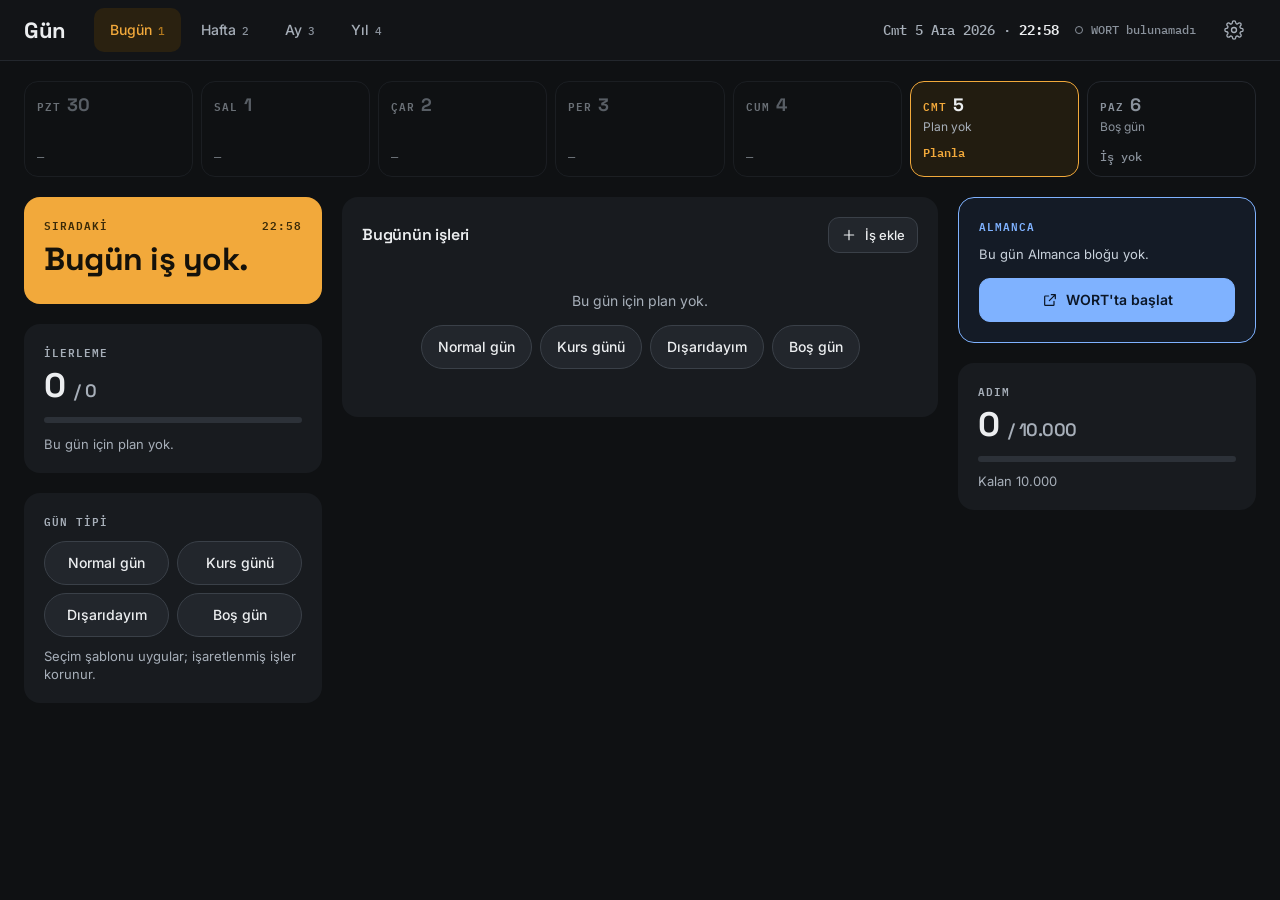
==== index.html @ b665af15 "Gün planlayıcıyı ekle, eski hisse analiz kodunu kaldır - index.html, style.css, app.js: Bugün / Haft" ====
<!DOCTYPE html>
<html lang="tr">
<head>
<meta charset="utf-8">
<meta name="viewport" content="width=device-width, initial-scale=1">
<title>Gün</title>
<meta name="theme-color" content="#121417">
<link rel="preconnect" href="https://fonts.googleapis.com">
<link rel="preconnect" href="https://fonts.gstatic.com" crossorigin>
<link rel="stylesheet" href="https://fonts.googleapis.com/css2?family=IBM+Plex+Mono:wght@500;600&family=Inter:wght@400;500;600&family=Space+Grotesk:wght@600;700&display=swap">
<link rel="stylesheet" href="style.css">
</head>
<body>
<header class="top">
  <div class="top-in">
    <div class="brand">Gün</div>
    <nav class="tabs" id="tabs">
      <button class="tab" data-act="tab" data-v="bugun">Bugün<span class="k">1</span></button>
      <button class="tab" data-act="tab" data-v="hafta">Hafta<span class="k">2</span></button>
      <button class="tab" data-act="tab" data-v="ay">Ay<span class="k">3</span></button>
      <button class="tab" data-act="tab" data-v="yil">Yıl<span class="k">4</span></button>
    </nav>
    <div class="top-r">
      <div class="clock" id="clock"></div>
      <div class="wort-st" id="wortSt"><i></i><span></span></div>
      <button class="icon-btn" data-act="tab" data-v="ayarlar" id="setBtn" aria-label="Ayarlar" title="Ayarlar">
        <svg width="20" height="20" viewBox="0 0 24 24" fill="none" stroke="currentColor" stroke-width="1.6" stroke-linecap="round" stroke-linejoin="round"><circle cx="12" cy="12" r="3"/><path d="M19.4 15a1.7 1.7 0 0 0 .3 1.8l.1.1a2 2 0 1 1-2.8 2.8l-.1-.1a1.7 1.7 0 0 0-1.8-.3 1.7 1.7 0 0 0-1 1.5V21a2 2 0 1 1-4 0v-.1a1.7 1.7 0 0 0-1.1-1.5 1.7 1.7 0 0 0-1.8.3l-.1.1a2 2 0 1 1-2.8-2.8l.1-.1a1.7 1.7 0 0 0 .3-1.8 1.7 1.7 0 0 0-1.5-1H3a2 2 0 1 1 0-4h.1a1.7 1.7 0 0 0 1.5-1.1 1.7 1.7 0 0 0-.3-1.8l-.1-.1a2 2 0 1 1 2.8-2.8l.1.1a1.7 1.7 0 0 0 1.8.3H9a1.7 1.7 0 0 0 1-1.5V3a2 2 0 1 1 4 0v.1a1.7 1.7 0 0 0 1 1.5 1.7 1.7 0 0 0 1.8-.3l.1-.1a2 2 0 1 1 2.8 2.8l-.1.1a1.7 1.7 0 0 0-.3 1.8V9a1.7 1.7 0 0 0 1.5 1H21a2 2 0 1 1 0 4h-.1a1.7 1.7 0 0 0-1.5 1z"/></svg>
      </button>
    </div>
  </div>
</header>
<main id="main"></main>
<script src="app.js"></script>
</body>
</html>
---- style.css ----
/* Gün — gün planlayıcı · tek tema (koyu) */
:root{
  --bg:#0F1113; --top:#121417;
  --card:#181B1F; --card2:#22262C;
  --line:#23272D; --line2:#2C3138; --btn-line:#3A4048;
  --ink:#ECEEF0; --ink2:#A7AFB9; --ink3:#8A929C; --ring:#5B636D;
  --amber:#F2A93B; --amber-ink:#14110A; --amber-ink2:#3A2A08; --amber-line:#B57A1E;
  --amber-bg:#221C10; --amber-sel:#2A2110;
  --blue:#7FB2FF; --blue-bg:#141B26; --blue-line:#25364F; --blue-ink2:#C9D2DC;
  --blue-btn-ink:#0B1626; --blue-blk:#16233A; --blue-blk-ink:#D6E6FF;
  --blk-plan:#1A1E24; --today-col:#15130F;
  --hatch:repeating-linear-gradient(135deg,#1B1F24 0 4px,#0F1113 4px 8px);
  --f-head:'Space Grotesk',system-ui,sans-serif;
  --f-text:'Inter',system-ui,sans-serif;
  --f-mono:'IBM Plex Mono',ui-monospace,monospace;
  --t:200ms;
  --hour:52px;
}
*{box-sizing:border-box}
html,body{margin:0;padding:0}
body{background:var(--bg);color:var(--ink);font-family:var(--f-text);font-size:14px;line-height:1.4;
  -webkit-font-smoothing:antialiased;overflow-x:hidden}
button,input,select{font:inherit;color:inherit}
button{cursor:pointer;background:none;border:0;padding:0}
button:disabled{cursor:default}
:focus-visible{outline:2px solid var(--amber);outline-offset:2px}
svg{display:block}
.mono{font-family:var(--f-mono);font-weight:500}
.lbl{font-family:var(--f-mono);font-weight:600;font-size:11px;letter-spacing:1px;text-transform:uppercase;color:var(--ink2)}
.amber{color:var(--amber)}
.muted{color:var(--ink2)}
.hidden{display:none!important}

/* ---------- üst çubuk ---------- */
.top{position:sticky;top:0;z-index:20;background:var(--top);border-bottom:1px solid var(--line)}
.top-in{max-width:1320px;margin:0 auto;padding:0 24px;height:60px;display:flex;align-items:center;gap:28px}
.brand{font-family:var(--f-head);font-weight:700;font-size:22px;letter-spacing:-.3px}
.tabs{display:flex;gap:4px}
.tab{height:44px;padding:0 16px;border-radius:10px;color:var(--ink2);font-weight:500;
  transition:background var(--t),color var(--t)}
.tab:hover{color:var(--ink);background:var(--card)}
.tab.on{color:var(--amber);background:var(--amber-sel)}
.tab .k{font-family:var(--f-mono);font-size:11px;color:var(--ink3);margin-left:6px}
.tab.on .k{color:var(--amber-line)}
.top-r{margin-left:auto;display:flex;align-items:center;gap:16px}
.clock{font-family:var(--f-mono);font-weight:500;color:var(--ink2);white-space:nowrap}
.clock b{color:var(--ink);font-weight:600}
.wort-st{display:flex;align-items:center;gap:8px;font-family:var(--f-mono);font-size:12px;font-weight:500;color:var(--ink3);white-space:nowrap}
.wort-st i{width:8px;height:8px;border-radius:50%;border:1.5px solid var(--ink3)}
.wort-st.on{color:var(--blue)}
.wort-st.on i{background:var(--blue);border-color:var(--blue)}
.icon-btn{width:44px;height:44px;border-radius:10px;display:grid;place-items:center;color:var(--ink2);transition:background var(--t),color var(--t)}
.icon-btn:hover,.icon-btn.on{background:var(--card);color:var(--ink)}
.icon-btn.on{color:var(--amber)}

/* ---------- genel ---------- */
main{max-width:1320px;margin:0 auto;padding:20px 24px 48px}
.view.enter{animation:fade 200ms ease-out}
@keyframes fade{from{opacity:0;transform:translateY(4px)}to{opacity:1;transform:none}}
.card{background:var(--card);border-radius:16px;padding:20px;min-width:0}
.stack{display:flex;flex-direction:column;gap:20px;min-width:0}
.card-h{display:flex;align-items:center;justify-content:space-between;gap:12px;margin-bottom:14px}
h1,h2,h3{font-family:var(--f-head);font-weight:700;margin:0;letter-spacing:-.2px}
h2{font-size:20px}
h3{font-size:16px;font-weight:600}
.btn{min-height:44px;padding:0 16px;border-radius:11px;background:var(--card2);border:1px solid var(--btn-line);
  display:inline-flex;align-items:center;gap:8px;font-weight:500;white-space:nowrap;
  transition:background var(--t),border-color var(--t),color var(--t)}
.btn:hover{border-color:var(--ink3)}
.btn.sel{background:var(--amber-sel);border-color:var(--amber);color:var(--amber)}
.btn.amber-b{background:var(--amber);border-color:var(--amber);color:var(--amber-ink);font-weight:600}
.btn.blue-b{background:var(--blue);border-color:var(--blue);color:var(--blue-btn-ink);font-weight:600}
.btn.ghost{background:none;border-color:transparent;color:var(--ink2)}
.btn.ghost:hover{color:var(--ink);background:var(--card2)}
.btn.sm{min-height:36px;padding:0 12px;font-size:13px}
.pill{min-height:44px;padding:0 16px;border-radius:22px;border:1px solid var(--btn-line);background:var(--card2);
  color:var(--ink);font-weight:500;transition:background var(--t),border-color var(--t),color var(--t)}
.pill:hover{border-color:var(--ink3)}
.pill.sel{background:var(--amber-sel);border-color:var(--amber);color:var(--amber)}
.pills{display:flex;flex-wrap:wrap;gap:8px}
.bar{height:6px;border-radius:3px;background:var(--line2);overflow:hidden}
.bar>i{display:block;height:100%;width:100%;background:var(--amber);border-radius:3px;
  transform-origin:left center;transform:scaleX(0);transition:transform 220ms ease-out}
.page-h{display:flex;align-items:center;gap:12px;margin-bottom:20px;flex-wrap:wrap}
.page-h h2{font-size:22px;margin-right:8px}
.page-h .mono{color:var(--ink2)}
.nav{display:flex;gap:6px}
.inp{height:44px;border-radius:10px;border:1px solid var(--btn-line);background:var(--card2);padding:0 12px;min-width:0;
  transition:border-color var(--t)}
.inp:focus{outline:none;border-color:var(--amber)}
.inp.t{width:74px;font-family:var(--f-mono);font-weight:500;text-align:center}
.inp.bad{border-color:#E5484D}
select.inp{padding-right:8px}
.note{font-size:13px;color:var(--ink2)}

/* ---------- gün durumları (her ekranda aynı) ---------- */
.st-today{background:var(--amber-bg);border:1px solid var(--amber)}
.st-plan{background:var(--card);border:1px solid var(--line2)}
.st-none{background:var(--hatch);border:1px dashed var(--ink3)}
.st-empty{background:none;border:1px solid var(--line);color:var(--ink3)}
.st-before{background:none;border:1px solid var(--line);color:var(--ink3);opacity:.6}

/* ---------- Bugün ---------- */
.strip{display:grid;grid-template-columns:repeat(7,minmax(0,1fr));gap:8px;margin-bottom:20px}
.sbox{min-height:84px;border-radius:14px;padding:10px 12px;display:flex;flex-direction:column;gap:2px;cursor:pointer;text-align:left;
  transition:border-color var(--t),background var(--t);min-width:0}
.sbox:hover{border-color:var(--ink3)}
.sbox.st-today:hover{border-color:var(--amber)}
.sbox.sel:not(.st-today){outline:1px solid var(--ink2);outline-offset:2px}
.sb-top{display:flex;align-items:baseline;gap:6px}
.sb-d{font-family:var(--f-mono);font-weight:600;font-size:11px;letter-spacing:1px;text-transform:uppercase;color:var(--ink2)}
.st-today .sb-d{color:var(--amber)}
.sb-n{font-family:var(--f-head);font-weight:700;font-size:18px}
.sb-tip{font-size:12px;color:var(--ink2);white-space:nowrap;overflow:hidden;text-overflow:ellipsis}
.sb-st{margin-top:auto;font-family:var(--f-mono);font-size:12px;font-weight:500;color:var(--ink2);white-space:nowrap;overflow:hidden;text-overflow:ellipsis}
.st-today .sb-st{color:var(--amber)}
.st-empty .sb-tip,.st-empty .sb-st,.st-empty .sb-d,.st-empty .sb-n{color:var(--ink3)}
.planla{color:var(--amber);font-family:var(--f-mono);font-weight:600;font-size:12px;min-height:28px;text-align:left}
.planla:hover{text-decoration:underline}

.cols{display:grid;grid-template-columns:minmax(0,1fr) minmax(0,2fr) minmax(0,1fr);gap:20px;align-items:start}

.now{background:var(--amber);color:var(--amber-ink);border-radius:16px;padding:20px}
.now .lbl{color:var(--amber-ink2);display:flex;justify-content:space-between}
.now-t{font-family:var(--f-head);font-weight:700;font-size:32px;line-height:1.1;margin:10px 0 6px;letter-spacing:-.5px;overflow-wrap:anywhere}
.now-r{font-size:14px;color:var(--amber-ink2);font-weight:500}
.now-r b{color:var(--amber-ink);font-weight:600}
.now hr{border:0;border-top:1px solid var(--amber-line);margin:14px 0 12px}
.now-n{display:flex;gap:10px;align-items:baseline;font-size:14px}
.now-n .mono{color:var(--amber-ink2);font-size:12px;font-weight:600;letter-spacing:1px}
.now-n .x{color:var(--amber-ink);font-weight:600;overflow:hidden;text-overflow:ellipsis;white-space:nowrap}
.now.off{background:var(--card);color:var(--ink)}
.now.off .lbl{color:var(--ink2)}
.now.off .now-r{color:var(--ink2)}
.now.off .now-t{font-size:24px}

.big{font-family:var(--f-head);font-weight:700;font-size:34px;line-height:1;letter-spacing:-.5px}
.big small{font-size:18px;color:var(--ink2);font-weight:600}
.prog .bar{margin:14px 0 12px}
.tipsel{display:grid;grid-template-columns:1fr 1fr;gap:8px;margin-top:12px}
.tipsel .pill{padding:0 10px}

.list-h{display:flex;align-items:center;justify-content:space-between;margin-bottom:10px;gap:12px}
.list{display:flex;flex-direction:column}
.row{display:grid;grid-template-columns:52px minmax(0,1fr) auto 44px;align-items:center;gap:12px;min-height:64px;padding:0 8px 0 12px;
  border-radius:12px;border:1px solid transparent;cursor:pointer;position:relative;
  transition:background var(--t),border-color var(--t),opacity var(--t)}
.row + .row{margin-top:2px}
.row:hover{background:var(--card2)}
.row .r-time{font-family:var(--f-mono);font-weight:500;font-size:14px;color:var(--ink2)}
.row .r-title{font-size:16px;font-weight:500;overflow:hidden;text-overflow:ellipsis;white-space:nowrap}
.row .r-sub{font-size:13px;color:var(--ink2);overflow:hidden;text-overflow:ellipsis;white-space:nowrap;margin-top:1px}
.row .r-sub .chg{color:var(--amber)}
.row .r-sub .de{color:var(--blue)}
.row.active{background:var(--amber-bg);border-color:var(--amber)}
.row.active .r-time{color:var(--amber)}
.row.done .r-title,.row.done .r-time,.row.done .r-sub{color:var(--ink3)}
.row.done .r-title{text-decoration:line-through;text-decoration-color:var(--ring)}
.row.skip .r-title{color:var(--ink3)}
.row.gone{opacity:.75}
.row.gone .r-title{color:var(--ink3)}
.r-change{opacity:0;pointer-events:none;height:36px;padding:0 12px;border-radius:10px;border:1px solid var(--btn-line);background:var(--card);
  font-size:13px;font-weight:500;color:var(--ink);transition:opacity 150ms}
.row:hover .r-change,.row:focus-within .r-change{opacity:1;pointer-events:auto}
.chk{width:44px;height:44px;display:grid;place-items:center;border-radius:50%}
.chk i{width:26px;height:26px;border-radius:50%;border:2px solid var(--ring);display:grid;place-items:center;
  transition:background var(--t),border-color var(--t),transform var(--t)}
.chk:hover i{border-color:var(--ink2)}
.chk svg{opacity:0;transition:opacity var(--t)}
.done .chk i{background:var(--amber);border-color:var(--amber)}
.done .chk svg{opacity:1}
.skip .chk i{border-style:dashed}
.row.just .chk i{animation:pop 220ms ease-out}
@keyframes pop{0%{transform:scale(.8)}60%{transform:scale(1.08)}100%{transform:scale(1)}}
.row.flash{animation:flash 600ms ease-out}
@keyframes flash{0%{background:var(--amber-sel)}100%{}}
.row.edit{cursor:default;background:var(--card2);border-color:var(--btn-line);grid-template-columns:auto;padding:12px}
.edit-f{display:flex;flex-wrap:wrap;gap:8px;align-items:center}
.edit-f .inp.title{flex:1 1 180px}
.empty{padding:28px 12px;text-align:center;color:var(--ink2)}
.empty .pills{justify-content:center;margin-top:14px}

.de-card{background:var(--blue-bg);border:1px solid var(--blue);border-radius:16px;padding:20px}
.de-card .lbl{color:var(--blue)}
.de-h{display:flex;flex-wrap:wrap;justify-content:space-between;align-items:center;gap:8px;margin-bottom:12px}
.de-h .lbl{white-space:nowrap}
.tag{font-family:var(--f-mono);font-size:11px;font-weight:600;letter-spacing:1px;color:var(--blue);border:1px solid var(--blue-line);border-radius:22px;padding:3px 9px;white-space:nowrap}
.de-row{display:flex;justify-content:space-between;gap:12px;padding:10px 0;border-top:1px solid var(--blue-line)}
.de-row .n{font-weight:500}
.de-row .s{font-size:13px;color:var(--blue-ink2);margin-top:2px;overflow-wrap:anywhere}
.de-row .m{font-family:var(--f-mono);font-weight:500;color:var(--blue-ink2);white-space:nowrap}
.de-card .btn{margin-top:14px;width:100%;justify-content:center}
.de-card .inp{width:100%;margin-top:8px;border-color:var(--blue-line);background:var(--blue-bg)}
.de-card .inp:focus{border-color:var(--blue)}
.de-card .note{color:var(--blue-ink2)}
.steps .num{cursor:text;border-radius:8px;transition:background var(--t)}
.steps .num:hover{background:var(--card2)}
.steps .inp{width:140px;font-family:var(--f-head);font-weight:700;font-size:26px;height:48px}
.steps .bar{margin-top:14px}

/* ---------- Hafta ---------- */
.wk{background:var(--card);border-radius:16px;padding:12px 12px 16px;min-width:0}
.wk-head,.wk-body{display:grid;grid-template-columns:56px repeat(7,minmax(0,1fr));gap:0}
.wk-head{margin-bottom:6px}
.wk-hd{padding:8px 8px 10px;border-left:1px solid var(--line);cursor:pointer;border-radius:8px 8px 0 0;min-width:0}
.wk-hd:hover{background:var(--card2)}
.wk-hd .d{font-family:var(--f-mono);font-weight:600;font-size:12px;letter-spacing:1px;color:var(--ink2);text-transform:uppercase}
.wk-hd .t{font-size:12px;color:var(--ink3);white-space:nowrap;overflow:hidden;text-overflow:ellipsis}
.wk-hd.today .d{color:var(--amber)}
.wk-hd.today{background:var(--today-col)}
.ruler{position:relative}
.ruler span{position:absolute;right:8px;transform:translateY(-50%);font-family:var(--f-mono);font-size:11px;color:var(--ink3)}
.wk-col{position:relative;border-left:1px solid var(--line);
  background-image:repeating-linear-gradient(to bottom,var(--line) 0 1px,transparent 1px var(--hour));min-width:0}
.wk-col.today{background-color:var(--today-col)}
.wk-col.none{background:var(--hatch);border:1px dashed var(--ink3);border-radius:10px;margin:0 2px}
.wk-col.empty{background-image:none}
.wk-col .center{position:absolute;inset:0;display:flex;flex-direction:column;align-items:center;justify-content:center;gap:8px;text-align:center;padding:8px;pointer-events:none}
.wk-col .center *{pointer-events:auto}
.wk-col .center .x{color:var(--ink2);font-weight:500}
.wk-col.empty .center .x{color:var(--ink3)}
.blk{position:absolute;left:4px;right:4px;border-radius:8px;padding:4px 7px;overflow:hidden;cursor:grab;
  background:var(--blk-plan);border:1px solid var(--btn-line);font-size:12px;line-height:1.25;touch-action:none;user-select:none;
  transition:background var(--t),border-color var(--t),opacity var(--t)}
.blk:hover{border-color:var(--ink3)}
.blk .bt{font-weight:600;white-space:nowrap;overflow:hidden;text-overflow:ellipsis}
.blk .bm{font-family:var(--f-mono);font-size:11px;color:var(--ink2);white-space:nowrap}
.blk.done{background:var(--line);border-color:var(--line);color:var(--ink2)}
.blk.done .bm{color:var(--ink3)}
.blk.de{background:var(--blue-blk);border-color:var(--blue);color:var(--blue-blk-ink)}
.blk.de .bm{color:var(--blue-ink2)}
.blk.chg{background:var(--blue-blk);border:1px dashed var(--amber);color:var(--blue-blk-ink)}
.blk.chg .bm{color:var(--blue-ink2)}
.blk.out{background:var(--hatch);border:1px dashed var(--ink3);color:var(--ink)}
.blk.skip{opacity:.55}
.blk.skip .bt{text-decoration:line-through}
.blk.now{background:var(--amber);border-color:var(--amber);color:var(--amber-ink)}
.blk.now .bm{color:var(--amber-ink2)}
.blk.pt{padding-top:1px;padding-bottom:1px}
.blk.dragging{cursor:grabbing;z-index:5;opacity:.92;transition:none;will-change:transform}
.blk .rs{position:absolute;left:0;right:0;bottom:0;height:8px;cursor:ns-resize}
.rs-ghost{position:absolute;left:4px;right:4px;height:var(--hour);border-radius:8px;background:rgba(242,169,59,.22);
  transform-origin:top center;pointer-events:none;z-index:4;will-change:transform}
.drag-tip{position:fixed;z-index:40;pointer-events:none;background:var(--card2);border:1px solid var(--btn-line);border-radius:8px;
  padding:3px 8px;font-family:var(--f-mono);font-size:12px;font-weight:500;color:var(--ink);will-change:transform;left:0;top:0}
.nowline{position:absolute;left:-1px;right:0;height:2px;background:#fff;z-index:6;pointer-events:none}
.nowline::before{content:"";position:absolute;left:-4px;top:-3px;width:8px;height:8px;border-radius:50%;background:#fff}
.legend{display:flex;flex-wrap:wrap;gap:18px;margin-top:14px;font-size:13px;color:var(--ink2)}
.legend span{display:flex;align-items:center;gap:8px}
.legend i{width:22px;height:14px;border-radius:4px;display:inline-block}
.lg-done{background:var(--line)}
.lg-now{background:var(--amber)}
.lg-plan{background:var(--blk-plan);border:1px solid var(--btn-line)}
.lg-de{background:var(--blue-blk);border:1px solid var(--blue)}
.lg-chg{background:var(--blue-blk);border:1px dashed var(--amber)}
.lg-out{background:var(--hatch);border:1px dashed var(--ink3)}
.lg-none{background:var(--hatch);border:1px dashed var(--ink3)}
.lg-empty{border:1px solid var(--line)}
.hint{font-size:12px;color:var(--ink3);margin-left:auto}

/* ---------- Ay ---------- */
.month-w{display:grid;grid-template-columns:minmax(0,1fr) 300px;gap:20px;align-items:start}
.mgrid{display:grid;grid-template-columns:repeat(7,minmax(0,1fr));gap:8px}
.mgrid .wd{font-family:var(--f-mono);font-size:11px;font-weight:600;letter-spacing:1px;color:var(--ink2);padding:0 4px 2px}
.mcell{min-height:96px;border-radius:14px;padding:9px 10px;display:flex;flex-direction:column;gap:2px;cursor:pointer;text-align:left;min-width:0;
  transition:border-color var(--t)}
.mcell:hover{border-color:var(--ink3)}
.mcell.st-today:hover{border-color:var(--amber)}
.mcell.out{opacity:.35}
.mcell .n{font-family:var(--f-head);font-weight:700;font-size:16px;display:flex;justify-content:space-between;align-items:center}
.mcell .ch{width:8px;height:8px;border:1px dashed var(--amber);border-radius:2px}
.mcell .tp{font-size:12px;color:var(--ink2);white-space:nowrap;overflow:hidden;text-overflow:ellipsis}
.mcell .s{margin-top:auto;font-family:var(--f-mono);font-size:12px;font-weight:500;color:var(--ink2);white-space:nowrap;overflow:hidden;text-overflow:ellipsis}
.mcell .bar{height:4px;margin-top:5px}
.st-today .n,.st-today .s{color:var(--amber)}
.st-empty .n,.st-empty .tp,.st-empty .s{color:var(--ink3)}
.sum-row{display:flex;justify-content:space-between;align-items:center;padding:10px 0;border-top:1px solid var(--line2)}
.sum-row .k{display:flex;align-items:center;gap:10px}
.sum-row .k i{width:16px;height:16px;border-radius:4px}
.sum-row .v{font-family:var(--f-head);font-weight:700;font-size:18px}
.unpl{margin-top:16px}
.unpl-row{display:flex;justify-content:space-between;align-items:center;padding:6px 0;border-top:1px solid var(--line2);gap:8px}
.unpl-row .mono{font-size:13px}

/* ---------- Yıl ---------- */
.ygrid-w{background:var(--card);border-radius:16px;padding:20px;min-width:0}
.ygrid{display:grid;gap:3px;justify-content:start;grid-template-rows:auto repeat(7,auto);grid-auto-flow:column}
.ygrid .ml{font-family:var(--f-mono);font-size:11px;color:var(--ink2);white-space:nowrap;height:16px;overflow:visible}
.ygrid .rl{font-family:var(--f-mono);font-size:11px;color:var(--ink3);display:flex;align-items:center;padding-right:6px}
.sq{aspect-ratio:1;border-radius:3px;border:1px solid transparent;cursor:pointer;min-width:0;padding:0}
.sq:hover{outline:1px solid var(--ink);outline-offset:1px}
.sq.y-all{background:#F2A93B}
.sq.y-most{background:#A8721C}
.sq.y-part{background:#5E4215}
.sq.y-skip{background:#2C3138}
.sq.y-fut{border-color:#8A929C}
.sq.y-none{background:var(--hatch);border:1px dashed var(--ink3)}
.sq.y-empty{border-color:var(--line)}
.sq.y-exam{background:#7FB2FF}
.sq.y-today{border:2px solid #fff}
.sq.y-blank{visibility:hidden;cursor:default}
.ytip{position:fixed;z-index:40;pointer-events:none;background:var(--card2);border:1px solid var(--btn-line);border-radius:8px;
  padding:6px 10px;font-size:12px;white-space:nowrap;left:0;top:0}
.ytip b{font-family:var(--f-mono);font-weight:600}
.ycards{display:grid;grid-template-columns:repeat(3,minmax(0,1fr));gap:20px;margin-top:20px}
.ycards .bar{margin-top:14px}
.ylegend{display:flex;flex-wrap:wrap;gap:16px;margin-top:16px;font-size:12px;color:var(--ink2)}
.ylegend span{display:flex;align-items:center;gap:6px}
.ylegend .sq{width:13px;cursor:default}
.ylegend .sq:hover{outline:none}

/* ---------- Plan değişti penceresi ---------- */
.pop{position:fixed;z-index:50;width:320px;background:var(--card);border:1px solid var(--btn-line);border-radius:16px;padding:16px;
  box-shadow:0 18px 44px rgba(0,0,0,.55);animation:popin 160ms ease-out;left:0;top:0}
@keyframes popin{from{opacity:0;transform:translateY(4px) scale(.98)}to{opacity:1;transform:none}}
.pop-h{margin-bottom:12px}
.pop-h .t{font-family:var(--f-head);font-weight:600;font-size:17px;overflow-wrap:anywhere}
.pop-h .mono{color:var(--ink2);font-size:13px}
.pop .lbl{margin:4px 0 8px}
.pop .pills{gap:6px}
.pop .pill{min-height:36px;padding:0 12px;font-size:13px}
.opts{display:flex;flex-direction:column;gap:6px;margin-top:14px}
.opt{min-height:48px;border-radius:11px;background:var(--card2);border:1px solid var(--line2);padding:0 14px;
  display:flex;align-items:center;justify-content:space-between;gap:10px;text-align:left;transition:border-color var(--t),background var(--t)}
.opt:hover:not(:disabled){border-color:var(--amber);background:var(--amber-sel)}
.opt:disabled{opacity:.5}
.opt .o-n{font-weight:500}
.opt .o-v{font-family:var(--f-mono);font-weight:500;font-size:13px;color:var(--amber)}
.opt:disabled .o-v{color:var(--ink3)}
.warn{font-size:13px;color:var(--amber);padding:2px 4px}
.pop .foot{display:flex;justify-content:space-between;margin-top:12px;gap:8px}
.pop .form{display:flex;flex-direction:column;gap:8px}
.pop .form .line{display:flex;gap:8px;align-items:center}
.pop .form .inp{width:100%}
.pop .form .inp.t{width:84px}

/* ---------- Ayarlar ---------- */
.set-w{display:grid;grid-template-columns:minmax(0,2fr) minmax(0,1fr);gap:20px;align-items:start}
.trow{display:grid;grid-template-columns:84px 84px minmax(0,1fr) 140px 84px 44px;gap:8px;align-items:center;margin-top:8px}
.trow .inp{width:100%}
.thead{font-family:var(--f-mono);font-size:11px;font-weight:600;letter-spacing:1px;color:var(--ink2);margin-top:14px}
.field{display:flex;flex-direction:column;gap:6px;margin-bottom:14px}
.field .inp{width:100%}
.btns{display:flex;flex-wrap:wrap;gap:8px}
.msg{margin-top:10px;font-size:13px;color:var(--ink2);min-height:18px}
.msg.err{color:#FF8A8F}

/* ---------- dar ekran ---------- */
@media (max-width:1100px){
  .cols{grid-template-columns:minmax(0,1fr) minmax(0,1fr)}
  .cols .c-mid{grid-column:1 / -1;order:-1}
  .month-w,.set-w{grid-template-columns:minmax(0,1fr)}
  .top-in{gap:16px}
}
@media (max-width:900px){
  .cols{grid-template-columns:minmax(0,1fr)}
  .top-in{height:auto;flex-wrap:wrap;padding:8px 16px;gap:8px 12px}
  .top-r{margin-left:0;width:100%;justify-content:space-between}
  main{padding:16px}
  .tab{padding:0 10px}
  .tab .k{display:none}
  .ycards{grid-template-columns:minmax(0,1fr)}
  .trow{grid-template-columns:70px 70px minmax(0,1fr)}
  .thead{display:none}
  .hint{display:none}
}
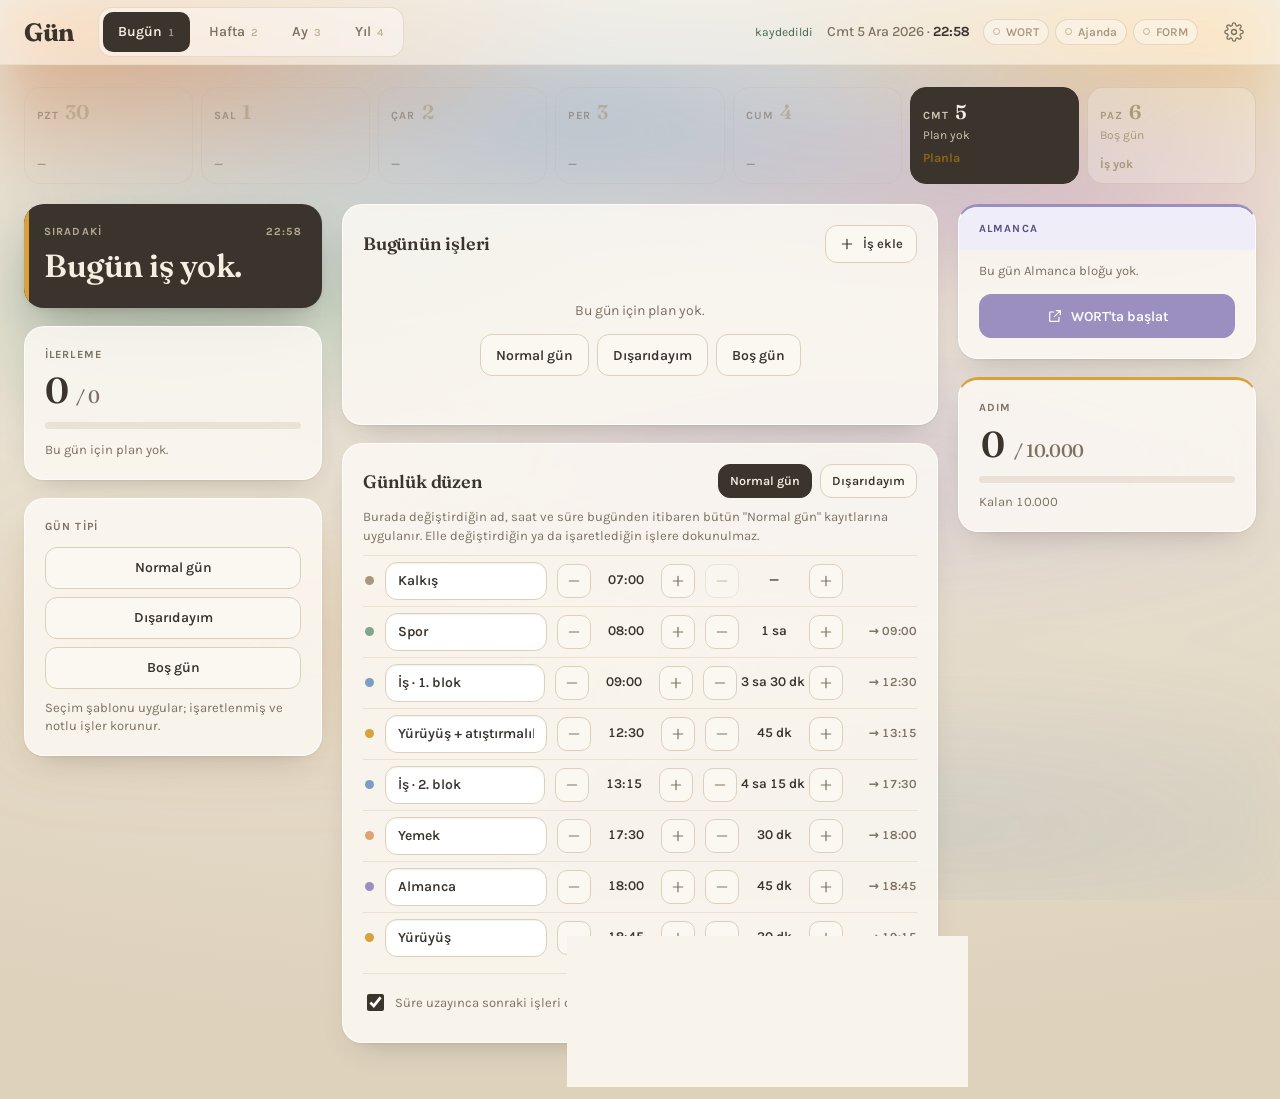
==== commit 75f3a98e: "Gün: işi değiştir penceresi, günlük düzen, Ajanda ve FORM bağlantısı, FORM tasarımı - Değiştir: ad, " ====
--- a/index.html
+++ b/index.html
@@ -4,13 +4,14 @@
 <meta charset="utf-8">
 <meta name="viewport" content="width=device-width, initial-scale=1">
 <title>Gün</title>
-<meta name="theme-color" content="#121417">
+<meta name="theme-color" content="#f0e8da">
 <link rel="preconnect" href="https://fonts.googleapis.com">
 <link rel="preconnect" href="https://fonts.gstatic.com" crossorigin>
-<link rel="stylesheet" href="https://fonts.googleapis.com/css2?family=IBM+Plex+Mono:wght@500;600&family=Inter:wght@400;500;600&family=Space+Grotesk:wght@600;700&display=swap">
-<link rel="stylesheet" href="style.css">
+<link rel="stylesheet" href="https://fonts.googleapis.com/css2?family=Fraunces:opsz,wght@9..144,500;9..144,600;9..144,700&family=Karla:wght@400;500;600;700&display=swap">
+<link rel="stylesheet" href="style.css?v=2">
 </head>
 <body>
+<div class="mesh" aria-hidden="true"></div>
 <header class="top">
   <div class="top-in">
     <div class="brand">Gün</div>
@@ -21,8 +22,9 @@
       <button class="tab" data-act="tab" data-v="yil">Yıl<span class="k">4</span></button>
     </nav>
     <div class="top-r">
+      <span class="saved" id="saved" aria-live="polite"></span>
       <div class="clock" id="clock"></div>
-      <div class="wort-st" id="wortSt"><i></i><span></span></div>
+      <div class="srcs" id="srcs"></div>
       <button class="icon-btn" data-act="tab" data-v="ayarlar" id="setBtn" aria-label="Ayarlar" title="Ayarlar">
         <svg width="20" height="20" viewBox="0 0 24 24" fill="none" stroke="currentColor" stroke-width="1.6" stroke-linecap="round" stroke-linejoin="round"><circle cx="12" cy="12" r="3"/><path d="M19.4 15a1.7 1.7 0 0 0 .3 1.8l.1.1a2 2 0 1 1-2.8 2.8l-.1-.1a1.7 1.7 0 0 0-1.8-.3 1.7 1.7 0 0 0-1 1.5V21a2 2 0 1 1-4 0v-.1a1.7 1.7 0 0 0-1.1-1.5 1.7 1.7 0 0 0-1.8.3l-.1.1a2 2 0 1 1-2.8-2.8l.1-.1a1.7 1.7 0 0 0 .3-1.8 1.7 1.7 0 0 0-1.5-1H3a2 2 0 1 1 0-4h.1a1.7 1.7 0 0 0 1.5-1.1 1.7 1.7 0 0 0-.3-1.8l-.1-.1a2 2 0 1 1 2.8-2.8l.1.1a1.7 1.7 0 0 0 1.8.3H9a1.7 1.7 0 0 0 1-1.5V3a2 2 0 1 1 4 0v.1a1.7 1.7 0 0 0 1 1.5 1.7 1.7 0 0 0 1.8-.3l.1-.1a2 2 0 1 1 2.8 2.8l-.1.1a1.7 1.7 0 0 0-.3 1.8V9a1.7 1.7 0 0 0 1.5 1H21a2 2 0 1 1 0 4h-.1a1.7 1.7 0 0 0-1.5 1z"/></svg>
       </button>
@@ -30,6 +32,6 @@
   </div>
 </header>
 <main id="main"></main>
-<script src="app.js"></script>
+<script src="app.js?v=2"></script>
 </body>
 </html>
--- a/style.css
+++ b/style.css
@@ -1,307 +1,409 @@
-/* Gün — gün planlayıcı · tek tema (koyu) */
+/* Gün — gün planlayıcı · aydınlık tema (FORM'un tasarım diliyle) */
 :root{
-  --bg:#0F1113; --top:#121417;
-  --card:#181B1F; --card2:#22262C;
-  --line:#23272D; --line2:#2C3138; --btn-line:#3A4048;
-  --ink:#ECEEF0; --ink2:#A7AFB9; --ink3:#8A929C; --ring:#5B636D;
-  --amber:#F2A93B; --amber-ink:#14110A; --amber-ink2:#3A2A08; --amber-line:#B57A1E;
-  --amber-bg:#221C10; --amber-sel:#2A2110;
-  --blue:#7FB2FF; --blue-bg:#141B26; --blue-line:#25364F; --blue-ink2:#C9D2DC;
-  --blue-btn-ink:#0B1626; --blue-blk:#16233A; --blue-blk-ink:#D6E6FF;
-  --blk-plan:#1A1E24; --today-col:#15130F;
-  --hatch:repeating-linear-gradient(135deg,#1B1F24 0 4px,#0F1113 4px 8px);
-  --f-head:'Space Grotesk',system-ui,sans-serif;
-  --f-text:'Inter',system-ui,sans-serif;
-  --f-mono:'IBM Plex Mono',ui-monospace,monospace;
+  /* yüzeyler: sayfa → cam kart → kart içi → girdi */
+  --pg:#e9e0d0;
+  --card:rgba(252,249,243,.86);
+  --card-solid:#fcf9f3;
+  --card2:#f6efe2;
+  --inset:#ffffff;
+  --line:#ece1cd; --line2:#e4d9c2; --btn-line:#ddd0b8;
+  --ink:#3a342c; --ink2:#7d7262; --ink3:#a8987c; --ink4:#c0b193;
+  --cream:#f6efe1;
+
+  /* alan renkleri (FORM): beslenme, ölçüm, antrenman, toparlanma, uyarı */
+  --nut:#e0a272; --nut-t:#faefe5; --nut-h:#9c5f27;
+  --bod:#7c9ec4; --bod-t:#e8eff6; --bod-h:#3d648c;
+  --trn:#7fa88b; --trn-t:#eaf1ec; --trn-h:#41694f;
+  --rec:#9b8fc0; --rec-t:#efedf7; --rec-h:#5b4f86;
+  --wrn:#d9a03c; --wrn-t:#faf0dc; --wrn-h:#8d6413;
+  --neu:#a8987c; --neu-t:#f3ecdd; --neu-h:#6b6152;
+
+  --ok:#6f9a7b;
+  --hatch:repeating-linear-gradient(135deg,rgba(192,177,147,.28) 0 4px,transparent 4px 9px);
+  --f-head:'Fraunces',Georgia,serif;
+  --f-text:'Karla',system-ui,-apple-system,sans-serif;
+  --ease:cubic-bezier(.32,.72,0,1);
   --t:200ms;
   --hour:52px;
+  --lift:0 1px 2px rgba(60,52,44,.07),0 14px 32px -18px rgba(60,52,44,.34);
+  --lift2:0 2px 4px rgba(60,52,44,.08),0 22px 44px -16px rgba(60,52,44,.38);
 }
+/* kategori kimliği: --kc çizgi/nokta, --kt zemin, --kh yazı */
+.k-spor{--kc:var(--trn);--kt:var(--trn-t);--kh:var(--trn-h)}
+.k-is{--kc:var(--bod);--kt:var(--bod-t);--kh:var(--bod-h)}
+.k-yuruyus{--kc:var(--wrn);--kt:var(--wrn-t);--kh:var(--wrn-h)}
+.k-ogun{--kc:var(--nut);--kt:var(--nut-t);--kh:var(--nut-h)}
+.k-almanca{--kc:var(--rec);--kt:var(--rec-t);--kh:var(--rec-h)}
+.k-kalkis,.k-diger{--kc:var(--neu);--kt:var(--neu-t);--kh:var(--neu-h)}
+
 *{box-sizing:border-box}
 html,body{margin:0;padding:0}
-body{background:var(--bg);color:var(--ink);font-family:var(--f-text);font-size:14px;line-height:1.4;
-  -webkit-font-smoothing:antialiased;overflow-x:hidden}
-button,input,select{font:inherit;color:inherit}
+body{font-family:var(--f-text);font-size:14px;line-height:1.4;color:var(--ink);min-height:100vh;
+  background:radial-gradient(150% 95% at 50% 0%,#f0e8da 0%,#e9e0d0 52%,#ded2bd 100%);
+  -webkit-font-smoothing:antialiased;overflow-x:hidden;font-variant-numeric:tabular-nums}
+/* renk dalgası: tepeden yayılan, bulanık, sıcak tonlar — kartlar yarı saydam, dalga arkalarından geçer */
+.mesh{position:fixed;inset:0;z-index:0;pointer-events:none;
+  background:
+    radial-gradient(56% 30% at 8% 2%,rgba(190,118,68,.50),transparent 68%),
+    radial-gradient(54% 28% at 94% 0%,rgba(214,150,70,.46),transparent 68%),
+    radial-gradient(74% 32% at 46% 14%,rgba(118,146,186,.42),transparent 72%),
+    radial-gradient(46% 20% at 82% 22%,rgba(192,124,162,.32),transparent 74%),
+    radial-gradient(48% 20% at 14% 34%,rgba(102,158,136,.34),transparent 76%),
+    radial-gradient(60% 24% at 66% 52%,rgba(146,122,200,.24),transparent 78%),
+    radial-gradient(56% 22% at 18% 72%,rgba(202,140,72,.20),transparent 78%),
+    radial-gradient(60% 24% at 74% 92%,rgba(112,150,178,.22),transparent 78%);
+  filter:blur(30px) saturate(120%);
+  -webkit-mask-image:linear-gradient(#000 0%,#000 34%,rgba(0,0,0,.8) 58%,rgba(0,0,0,.62) 100%);
+  mask-image:linear-gradient(#000 0%,#000 34%,rgba(0,0,0,.8) 58%,rgba(0,0,0,.62) 100%)}
+button,input,select,textarea{font:inherit;color:inherit}
 button{cursor:pointer;background:none;border:0;padding:0}
-button:disabled{cursor:default}
-:focus-visible{outline:2px solid var(--amber);outline-offset:2px}
-svg{display:block}
-.mono{font-family:var(--f-mono);font-weight:500}
-.lbl{font-family:var(--f-mono);font-weight:600;font-size:11px;letter-spacing:1px;text-transform:uppercase;color:var(--ink2)}
-.amber{color:var(--amber)}
+button:disabled{cursor:default;opacity:.45}
+a{color:inherit}
+:focus-visible{outline:2px solid var(--wrn);outline-offset:2px}
+svg{display:block;flex:none}
+.mono{font-variant-numeric:tabular-nums;font-weight:600}
+.lbl{font-weight:700;font-size:11px;letter-spacing:1.1px;text-transform:uppercase;color:var(--ink2)}
 .muted{color:var(--ink2)}
 .hidden{display:none!important}
-
-/* ---------- üst çubuk ---------- */
-.top{position:sticky;top:0;z-index:20;background:var(--top);border-bottom:1px solid var(--line)}
-.top-in{max-width:1320px;margin:0 auto;padding:0 24px;height:60px;display:flex;align-items:center;gap:28px}
-.brand{font-family:var(--f-head);font-weight:700;font-size:22px;letter-spacing:-.3px}
-.tabs{display:flex;gap:4px}
-.tab{height:44px;padding:0 16px;border-radius:10px;color:var(--ink2);font-weight:500;
-  transition:background var(--t),color var(--t)}
-.tab:hover{color:var(--ink);background:var(--card)}
-.tab.on{color:var(--amber);background:var(--amber-sel)}
-.tab .k{font-family:var(--f-mono);font-size:11px;color:var(--ink3);margin-left:6px}
-.tab.on .k{color:var(--amber-line)}
-.top-r{margin-left:auto;display:flex;align-items:center;gap:16px}
-.clock{font-family:var(--f-mono);font-weight:500;color:var(--ink2);white-space:nowrap}
-.clock b{color:var(--ink);font-weight:600}
-.wort-st{display:flex;align-items:center;gap:8px;font-family:var(--f-mono);font-size:12px;font-weight:500;color:var(--ink3);white-space:nowrap}
-.wort-st i{width:8px;height:8px;border-radius:50%;border:1.5px solid var(--ink3)}
-.wort-st.on{color:var(--blue)}
-.wort-st.on i{background:var(--blue);border-color:var(--blue)}
-.icon-btn{width:44px;height:44px;border-radius:10px;display:grid;place-items:center;color:var(--ink2);transition:background var(--t),color var(--t)}
-.icon-btn:hover,.icon-btn.on{background:var(--card);color:var(--ink)}
-.icon-btn.on{color:var(--amber)}
+::-webkit-scrollbar{height:10px;width:10px}
+::-webkit-scrollbar-thumb{background:#cdbfa8;border-radius:8px;border:2px solid #fbf8f2}
+::-webkit-scrollbar-track{background:transparent}
+@media(prefers-reduced-motion:reduce){*,*::before,*::after{animation-duration:.001ms!important;transition-duration:.001ms!important}}
+
+/* ---------- üst çubuk (cam) ---------- */
+.top{position:sticky;top:0;z-index:20;background:rgba(251,248,242,.62);
+  -webkit-backdrop-filter:saturate(180%) blur(20px);backdrop-filter:saturate(180%) blur(20px);
+  border-bottom:1px solid rgba(228,217,194,.7)}
+.top-in{max-width:1320px;margin:0 auto;padding:0 24px;height:64px;display:flex;align-items:center;gap:24px}
+.brand{font-family:var(--f-head);font-weight:700;font-size:25px;letter-spacing:-.4px}
+.tabs{display:flex;gap:4px;background:rgba(255,255,255,.45);border:1px solid rgba(221,208,184,.7);padding:4px;border-radius:14px}
+.tab{height:40px;padding:0 15px;border-radius:10px;color:var(--ink2);font-weight:600;transition:background var(--t),color var(--t)}
+.tab:hover{color:var(--ink);background:rgba(255,255,255,.7)}
+.tab.on{color:var(--cream);background:var(--ink)}
+.tab .k{font-size:11px;color:var(--ink4);margin-left:6px;font-weight:600}
+.tab.on .k{color:#a89c88}
+.top-r{margin-left:auto;display:flex;align-items:center;gap:14px}
+.clock{color:var(--ink2);white-space:nowrap;font-weight:500}
+.clock b{color:var(--ink);font-weight:700}
+.saved{font-size:12px;color:var(--trn-h);opacity:0;transition:opacity .3s;white-space:nowrap}
+.saved.on{opacity:1}
+.saved.err{color:#b4483c;opacity:1}
+.srcs{display:flex;gap:6px}
+.src{display:flex;align-items:center;gap:6px;font-size:12px;font-weight:600;color:var(--ink3);padding:4px 9px;border-radius:20px;
+  border:1px solid rgba(221,208,184,.8);background:rgba(255,255,255,.4);white-space:nowrap}
+.src i{width:7px;height:7px;border-radius:50%;border:1.5px solid var(--ink4)}
+.src.on{color:var(--ink)}
+.src.on i{background:var(--ok);border-color:var(--ok)}
+.icon-btn{width:44px;height:44px;border-radius:12px;display:grid;place-items:center;color:var(--ink2);transition:background var(--t),color var(--t)}
+.icon-btn:hover{background:rgba(255,255,255,.7);color:var(--ink)}
+.icon-btn.on{background:var(--ink);color:var(--cream)}
 
 /* ---------- genel ---------- */
-main{max-width:1320px;margin:0 auto;padding:20px 24px 48px}
-.view.enter{animation:fade 200ms ease-out}
-@keyframes fade{from{opacity:0;transform:translateY(4px)}to{opacity:1;transform:none}}
-.card{background:var(--card);border-radius:16px;padding:20px;min-width:0}
-.stack{display:flex;flex-direction:column;gap:20px;min-width:0}
+main{position:relative;z-index:1;max-width:1320px;margin:0 auto;padding:22px 24px 56px}
+.view.enter{animation:rise .32s var(--ease) both}
+@keyframes rise{from{opacity:0;transform:translateY(8px)}to{opacity:1;transform:none}}
+.card{background:var(--card);border:1px solid rgba(255,255,255,.75);border-radius:20px;padding:20px;min-width:0;
+  -webkit-backdrop-filter:saturate(150%) blur(16px);backdrop-filter:saturate(150%) blur(16px);box-shadow:var(--lift);position:relative}
+.stack{display:flex;flex-direction:column;gap:18px;min-width:0}
 .card-h{display:flex;align-items:center;justify-content:space-between;gap:12px;margin-bottom:14px}
-h1,h2,h3{font-family:var(--f-head);font-weight:700;margin:0;letter-spacing:-.2px}
-h2{font-size:20px}
-h3{font-size:16px;font-weight:600}
-.btn{min-height:44px;padding:0 16px;border-radius:11px;background:var(--card2);border:1px solid var(--btn-line);
-  display:inline-flex;align-items:center;gap:8px;font-weight:500;white-space:nowrap;
-  transition:background var(--t),border-color var(--t),color var(--t)}
-.btn:hover{border-color:var(--ink3)}
-.btn.sel{background:var(--amber-sel);border-color:var(--amber);color:var(--amber)}
-.btn.amber-b{background:var(--amber);border-color:var(--amber);color:var(--amber-ink);font-weight:600}
-.btn.blue-b{background:var(--blue);border-color:var(--blue);color:var(--blue-btn-ink);font-weight:600}
+h1,h2,h3{font-family:var(--f-head);font-weight:600;margin:0;letter-spacing:-.2px}
+h2{font-size:24px}
+h3{font-size:18px}
+.btn{min-height:44px;padding:0 16px;border-radius:12px;background:#fbf8f2;border:1px solid var(--btn-line);
+  display:inline-flex;align-items:center;justify-content:center;gap:8px;font-weight:600;white-space:nowrap;text-decoration:none;
+  transition:background var(--t),border-color var(--t),color var(--t),transform .15s var(--ease)}
+.btn:hover{border-color:var(--ink3);background:#fff}
+.btn:active{transform:scale(.98)}
+.btn.sel{background:var(--ink);border-color:var(--ink);color:var(--cream)}
+.btn.amber-b{background:var(--ink);border-color:var(--ink);color:var(--cream)}
+.btn.amber-b:hover{background:#2b261f}
 .btn.ghost{background:none;border-color:transparent;color:var(--ink2)}
-.btn.ghost:hover{color:var(--ink);background:var(--card2)}
-.btn.sm{min-height:36px;padding:0 12px;font-size:13px}
-.pill{min-height:44px;padding:0 16px;border-radius:22px;border:1px solid var(--btn-line);background:var(--card2);
-  color:var(--ink);font-weight:500;transition:background var(--t),border-color var(--t),color var(--t)}
+.btn.ghost:hover{color:var(--ink);background:rgba(255,255,255,.6)}
+.btn.sm{min-height:38px;padding:0 13px;font-size:13px}
+.pill{min-height:42px;padding:0 15px;border-radius:12px;border:1px solid var(--btn-line);background:#fbf8f2;
+  color:var(--ink);font-weight:600;transition:background var(--t),border-color var(--t),color var(--t)}
 .pill:hover{border-color:var(--ink3)}
-.pill.sel{background:var(--amber-sel);border-color:var(--amber);color:var(--amber)}
+.pill.sel{background:var(--ink);border-color:var(--ink);color:var(--cream)}
 .pills{display:flex;flex-wrap:wrap;gap:8px}
-.bar{height:6px;border-radius:3px;background:var(--line2);overflow:hidden}
-.bar>i{display:block;height:100%;width:100%;background:var(--amber);border-radius:3px;
-  transform-origin:left center;transform:scaleX(0);transition:transform 220ms ease-out}
+.pills.sm .pill{min-height:34px;padding:0 11px;font-size:12.5px}
+.bar{height:7px;border-radius:4px;background:rgba(192,177,147,.28);overflow:hidden}
+.bar>i{display:block;height:100%;width:100%;background:var(--ok);border-radius:4px;
+  transform-origin:left center;transform:scaleX(0);transition:transform .4s var(--ease)}
 .page-h{display:flex;align-items:center;gap:12px;margin-bottom:20px;flex-wrap:wrap}
-.page-h h2{font-size:22px;margin-right:8px}
-.page-h .mono{color:var(--ink2)}
+.page-h h2{font-size:26px;margin-right:8px}
+.page-h>.mono{color:var(--ink2)}
 .nav{display:flex;gap:6px}
-.inp{height:44px;border-radius:10px;border:1px solid var(--btn-line);background:var(--card2);padding:0 12px;min-width:0;
-  transition:border-color var(--t)}
-.inp:focus{outline:none;border-color:var(--amber)}
-.inp.t{width:74px;font-family:var(--f-mono);font-weight:500;text-align:center}
-.inp.bad{border-color:#E5484D}
+.inp{height:44px;border-radius:12px;border:1px solid var(--btn-line);background:var(--inset);padding:0 12px;min-width:0;
+  box-shadow:inset 0 1px 2px rgba(60,52,44,.07);transition:box-shadow .18s,border-color .18s}
+.inp:focus{outline:none;border-color:var(--wrn);box-shadow:inset 0 1px 2px rgba(60,52,44,.04),0 0 0 3px rgba(217,160,60,.2)}
+.inp.t{width:74px;text-align:center;font-weight:600}
+.inp.bad{border-color:#c4584a}
+textarea.inp{height:auto;padding:10px 12px;resize:vertical;line-height:1.4}
 select.inp{padding-right:8px}
 .note{font-size:13px;color:var(--ink2)}
+.tag{font-size:10.5px;font-weight:700;letter-spacing:1px;color:var(--kh,var(--ink2));border:1px solid currentColor;border-radius:20px;padding:3px 9px;white-space:nowrap;opacity:.85}
+.kd{width:9px;height:9px;border-radius:50%;background:var(--kc);display:inline-block;flex:none}
 
 /* ---------- gün durumları (her ekranda aynı) ---------- */
-.st-today{background:var(--amber-bg);border:1px solid var(--amber)}
-.st-plan{background:var(--card);border:1px solid var(--line2)}
-.st-none{background:var(--hatch);border:1px dashed var(--ink3)}
-.st-empty{background:none;border:1px solid var(--line);color:var(--ink3)}
-.st-before{background:none;border:1px solid var(--line);color:var(--ink3);opacity:.6}
+.st-today{background:var(--ink);border:1px solid var(--ink);color:var(--cream)}
+.st-plan{background:var(--card);border:1px solid rgba(255,255,255,.75);box-shadow:0 1px 2px rgba(60,52,44,.06),0 8px 20px -14px rgba(60,52,44,.3)}
+.st-none{background:var(--hatch),rgba(252,249,243,.45);border:1.5px dashed var(--ink4)}
+.st-empty{background:rgba(252,249,243,.25);border:1px solid rgba(192,177,147,.4);color:var(--ink3)}
+.st-before{background:none;border:1px solid rgba(192,177,147,.3);color:var(--ink3);opacity:.6}
 
 /* ---------- Bugün ---------- */
 .strip{display:grid;grid-template-columns:repeat(7,minmax(0,1fr));gap:8px;margin-bottom:20px}
-.sbox{min-height:84px;border-radius:14px;padding:10px 12px;display:flex;flex-direction:column;gap:2px;cursor:pointer;text-align:left;
-  transition:border-color var(--t),background var(--t);min-width:0}
-.sbox:hover{border-color:var(--ink3)}
-.sbox.st-today:hover{border-color:var(--amber)}
-.sbox.sel:not(.st-today){outline:1px solid var(--ink2);outline-offset:2px}
+.sbox{min-height:92px;border-radius:16px;padding:10px 12px;display:flex;flex-direction:column;gap:1px;cursor:pointer;text-align:left;
+  transition:transform .18s var(--ease),box-shadow .2s;min-width:0}
+.sbox:hover{transform:translateY(-2px)}
+.sbox.sel:not(.st-today){box-shadow:0 0 0 2px var(--ink)}
 .sb-top{display:flex;align-items:baseline;gap:6px}
-.sb-d{font-family:var(--f-mono);font-weight:600;font-size:11px;letter-spacing:1px;text-transform:uppercase;color:var(--ink2)}
-.st-today .sb-d{color:var(--amber)}
-.sb-n{font-family:var(--f-head);font-weight:700;font-size:18px}
-.sb-tip{font-size:12px;color:var(--ink2);white-space:nowrap;overflow:hidden;text-overflow:ellipsis}
-.sb-st{margin-top:auto;font-family:var(--f-mono);font-size:12px;font-weight:500;color:var(--ink2);white-space:nowrap;overflow:hidden;text-overflow:ellipsis}
-.st-today .sb-st{color:var(--amber)}
+.sb-d{font-weight:700;font-size:11px;letter-spacing:1.1px;text-transform:uppercase;color:var(--ink2)}
+.sb-n{font-family:var(--f-head);font-weight:600;font-size:20px}
+.sb-tip,.sb-x{font-size:12px;color:var(--ink2);white-space:nowrap;overflow:hidden;text-overflow:ellipsis}
+.sb-x{color:var(--trn-h);font-weight:600}
+.sb-st{margin-top:auto;font-size:12px;font-weight:700;color:var(--ink2);white-space:nowrap;overflow:hidden;text-overflow:ellipsis}
+.st-today .sb-d,.st-today .sb-tip,.st-today .sb-st{color:#cfc4b1}
+.st-today .sb-x{color:#b9d3c0}
 .st-empty .sb-tip,.st-empty .sb-st,.st-empty .sb-d,.st-empty .sb-n{color:var(--ink3)}
-.planla{color:var(--amber);font-family:var(--f-mono);font-weight:600;font-size:12px;min-height:28px;text-align:left}
+.planla{color:var(--wrn-h);font-weight:700;font-size:12.5px;min-height:28px;text-align:left}
 .planla:hover{text-decoration:underline}
 
 .cols{display:grid;grid-template-columns:minmax(0,1fr) minmax(0,2fr) minmax(0,1fr);gap:20px;align-items:start}
 
-.now{background:var(--amber);color:var(--amber-ink);border-radius:16px;padding:20px}
-.now .lbl{color:var(--amber-ink2);display:flex;justify-content:space-between}
-.now-t{font-family:var(--f-head);font-weight:700;font-size:32px;line-height:1.1;margin:10px 0 6px;letter-spacing:-.5px;overflow-wrap:anywhere}
-.now-r{font-size:14px;color:var(--amber-ink2);font-weight:500}
-.now-r b{color:var(--amber-ink);font-weight:600}
-.now hr{border:0;border-top:1px solid var(--amber-line);margin:14px 0 12px}
+.now{background:var(--ink);color:var(--cream);border-radius:20px;padding:20px 20px 18px;box-shadow:var(--lift2);position:relative;overflow:hidden}
+.now::before{content:'';position:absolute;left:0;top:0;bottom:0;width:5px;background:var(--kc,var(--wrn))}
+.now .lbl{color:#b5a993;display:flex;justify-content:space-between}
+.now-t{font-family:var(--f-head);font-weight:600;font-size:32px;line-height:1.08;margin:10px 0 6px;letter-spacing:-.5px;overflow-wrap:anywhere}
+.now-r{font-size:14px;color:#cfc4b1}
+.now-r b{color:#fff;font-weight:700}
+.now-not{margin-top:8px;font-size:13px;color:#e8dfcf;background:rgba(255,255,255,.08);border-radius:10px;padding:7px 10px}
+.now hr{border:0;border-top:1px solid rgba(255,255,255,.14);margin:14px 0 12px}
 .now-n{display:flex;gap:10px;align-items:baseline;font-size:14px}
-.now-n .mono{color:var(--amber-ink2);font-size:12px;font-weight:600;letter-spacing:1px}
-.now-n .x{color:var(--amber-ink);font-weight:600;overflow:hidden;text-overflow:ellipsis;white-space:nowrap}
-.now.off{background:var(--card);color:var(--ink)}
-.now.off .lbl{color:var(--ink2)}
-.now.off .now-r{color:var(--ink2)}
+.now-n .mono{color:#b5a993;font-size:11.5px;letter-spacing:1px}
+.now-n .x{color:#fff;font-weight:600;overflow:hidden;text-overflow:ellipsis;white-space:nowrap}
+.now.off{background:var(--card);color:var(--ink);border:1px solid rgba(255,255,255,.75);
+  -webkit-backdrop-filter:blur(16px);backdrop-filter:blur(16px);box-shadow:var(--lift)}
+.now.off::before{display:none}
+.now.off .lbl,.now.off .now-r{color:var(--ink2)}
 .now.off .now-t{font-size:24px}
-
-.big{font-family:var(--f-head);font-weight:700;font-size:34px;line-height:1;letter-spacing:-.5px}
-.big small{font-size:18px;color:var(--ink2);font-weight:600}
+.now.off hr{border-top-color:var(--line)}
+
+.big{font-family:var(--f-head);font-weight:600;font-size:36px;line-height:1;letter-spacing:-.6px}
+.big small{font-size:18px;color:var(--ink2);font-weight:500}
 .prog .bar{margin:14px 0 12px}
-.tipsel{display:grid;grid-template-columns:1fr 1fr;gap:8px;margin-top:12px}
-.tipsel .pill{padding:0 10px}
-
-.list-h{display:flex;align-items:center;justify-content:space-between;margin-bottom:10px;gap:12px}
-.list{display:flex;flex-direction:column}
-.row{display:grid;grid-template-columns:52px minmax(0,1fr) auto 44px;align-items:center;gap:12px;min-height:64px;padding:0 8px 0 12px;
-  border-radius:12px;border:1px solid transparent;cursor:pointer;position:relative;
+.tipsel{display:grid;grid-template-columns:1fr;gap:8px;margin-top:12px}
+
+.list-h{display:flex;align-items:center;justify-content:space-between;margin-bottom:10px;gap:12px;flex-wrap:wrap}
+.btns{display:flex;gap:8px;flex-wrap:wrap;align-items:center}
+.list{display:flex;flex-direction:column;gap:3px}
+.row{display:grid;grid-template-columns:52px minmax(0,1fr) auto 44px;align-items:center;gap:12px;min-height:64px;padding:8px 8px 8px 16px;
+  border-radius:14px;border:1px solid transparent;cursor:pointer;position:relative;text-decoration:none;color:inherit;
   transition:background var(--t),border-color var(--t),opacity var(--t)}
-.row + .row{margin-top:2px}
-.row:hover{background:var(--card2)}
-.row .r-time{font-family:var(--f-mono);font-weight:500;font-size:14px;color:var(--ink2)}
-.row .r-title{font-size:16px;font-weight:500;overflow:hidden;text-overflow:ellipsis;white-space:nowrap}
+.row::before{content:'';position:absolute;left:5px;top:12px;bottom:12px;width:4px;border-radius:3px;background:var(--kc,var(--neu))}
+.row:hover{background:rgba(255,255,255,.75)}
+.row .r-time{font-weight:700;font-size:14px;color:var(--ink2)}
+.row .r-title{font-size:16px;font-weight:600;overflow:hidden;text-overflow:ellipsis;white-space:nowrap}
 .row .r-sub{font-size:13px;color:var(--ink2);overflow:hidden;text-overflow:ellipsis;white-space:nowrap;margin-top:1px}
-.row .r-sub .chg{color:var(--amber)}
-.row .r-sub .de{color:var(--blue)}
-.row.active{background:var(--amber-bg);border-color:var(--amber)}
-.row.active .r-time{color:var(--amber)}
-.row.done .r-title,.row.done .r-time,.row.done .r-sub{color:var(--ink3)}
-.row.done .r-title{text-decoration:line-through;text-decoration-color:var(--ring)}
+.row .r-sub .chg{color:var(--wrn-h);font-weight:600}
+.row .r-sub .de{color:var(--rec-h);font-weight:600}
+.row .r-sub .fo{color:var(--trn-h);font-weight:600}
+.row .r-not{display:flex;gap:6px;align-items:flex-start;margin-top:5px;font-size:13px;color:var(--kh,var(--ink));background:var(--kt,var(--card2));
+  border-radius:9px;padding:5px 9px;width:fit-content;max-width:100%}
+.row .r-not svg{margin-top:2px;opacity:.7}
+.row .r-not span{overflow-wrap:anywhere}
+.row.active{background:var(--kt,var(--wrn-t));border-color:var(--kc,var(--wrn))}
+.row.active .r-time{color:var(--kh,var(--ink))}
+.row.done{opacity:.62}
+.row.done .r-title{text-decoration:line-through;text-decoration-color:var(--ink4)}
 .row.skip .r-title{color:var(--ink3)}
-.row.gone{opacity:.75}
-.row.gone .r-title{color:var(--ink3)}
-.r-change{opacity:0;pointer-events:none;height:36px;padding:0 12px;border-radius:10px;border:1px solid var(--btn-line);background:var(--card);
-  font-size:13px;font-weight:500;color:var(--ink);transition:opacity 150ms}
+.row.gone{opacity:.55}
+.row.aj{cursor:pointer}
+.row.aj::before{background:var(--c);width:4px}
+.row.aj .r-title{font-weight:500}
+.aj-tag{color:var(--ink2);border-color:var(--btn-line)}
+.r-change{opacity:0;pointer-events:none;height:36px;padding:0 13px;border-radius:10px;border:1px solid var(--btn-line);background:#fff;
+  font-size:13px;font-weight:600;color:var(--ink);transition:opacity 150ms}
 .row:hover .r-change,.row:focus-within .r-change{opacity:1;pointer-events:auto}
 .chk{width:44px;height:44px;display:grid;place-items:center;border-radius:50%}
-.chk i{width:26px;height:26px;border-radius:50%;border:2px solid var(--ring);display:grid;place-items:center;
+.chk i{width:27px;height:27px;border-radius:50%;border:2px solid var(--ink4);display:grid;place-items:center;color:#fff;background:#fff;
   transition:background var(--t),border-color var(--t),transform var(--t)}
-.chk:hover i{border-color:var(--ink2)}
+.chk:hover i{border-color:var(--ok)}
 .chk svg{opacity:0;transition:opacity var(--t)}
-.done .chk i{background:var(--amber);border-color:var(--amber)}
+.done .chk i{background:var(--ok);border-color:var(--ok)}
 .done .chk svg{opacity:1}
 .skip .chk i{border-style:dashed}
-.row.just .chk i{animation:pop 220ms ease-out}
-@keyframes pop{0%{transform:scale(.8)}60%{transform:scale(1.08)}100%{transform:scale(1)}}
-.row.flash{animation:flash 600ms ease-out}
-@keyframes flash{0%{background:var(--amber-sel)}100%{}}
-.row.edit{cursor:default;background:var(--card2);border-color:var(--btn-line);grid-template-columns:auto;padding:12px}
-.edit-f{display:flex;flex-wrap:wrap;gap:8px;align-items:center}
-.edit-f .inp.title{flex:1 1 180px}
+.row.just .chk i{animation:pop 260ms var(--ease)}
+@keyframes pop{0%{transform:scale(1)}38%{transform:scale(1.14)}100%{transform:scale(1)}}
 .empty{padding:28px 12px;text-align:center;color:var(--ink2)}
 .empty .pills{justify-content:center;margin-top:14px}
 
-.de-card{background:var(--blue-bg);border:1px solid var(--blue);border-radius:16px;padding:20px}
-.de-card .lbl{color:var(--blue)}
+/* günlük düzen */
+.routine .note{margin-bottom:10px}
+.rt-row{display:grid;grid-template-columns:12px minmax(0,1fr) auto auto 64px;gap:10px;align-items:center;padding:6px 0;border-top:1px solid var(--line)}
+.rt-row .kd{margin-left:2px}
+.rt-name{height:38px;width:100%;font-weight:600}
+.rt-end{font-size:12.5px;text-align:right}
+.stp{display:flex;align-items:center;gap:4px}
+.stp .val{min-width:62px;text-align:center;font-size:13.5px}
+.stp .inp.t{height:38px;width:68px}
+.sb{width:34px;height:34px;border-radius:10px;border:1px solid var(--btn-line);background:#fbf8f2;display:grid;place-items:center;color:var(--ink2);
+  transition:background var(--t),color var(--t),border-color var(--t)}
+.sb:hover:not(:disabled){background:var(--ink);color:var(--cream);border-color:var(--ink)}
+.rt-foot{display:flex;justify-content:space-between;align-items:center;gap:10px;flex-wrap:wrap;margin-top:10px;padding-top:10px;border-top:1px solid var(--line)}
+.chk-l{display:flex;align-items:center;gap:8px;font-size:13px;color:var(--ink2);cursor:pointer;min-height:36px}
+.chk-l input{width:17px;height:17px;accent-color:var(--ink)}
+
+/* alan kartları: üstte renk şeridi + tonlu başlık (FORM'daki gibi) */
+.de-card,.sp-card{background:var(--card);border:1px solid rgba(255,255,255,.75);border-radius:20px;padding:0 20px 20px;box-shadow:var(--lift);
+  -webkit-backdrop-filter:saturate(150%) blur(16px);backdrop-filter:saturate(150%) blur(16px);overflow:hidden;
+  border-top:3px solid var(--dc)}
+.de-card{--dc:var(--rec);--dt:var(--rec-t);--dh:var(--rec-h)}
+.sp-card{--dc:var(--trn);--dt:var(--trn-t);--dh:var(--trn-h)}
+.de-card>.de-h,.sp-card>.de-h{margin:0 -20px 12px;padding:14px 20px;background:var(--dt)}
 .de-h{display:flex;flex-wrap:wrap;justify-content:space-between;align-items:center;gap:8px;margin-bottom:12px}
 .de-h .lbl{white-space:nowrap}
-.tag{font-family:var(--f-mono);font-size:11px;font-weight:600;letter-spacing:1px;color:var(--blue);border:1px solid var(--blue-line);border-radius:22px;padding:3px 9px;white-space:nowrap}
-.de-row{display:flex;justify-content:space-between;gap:12px;padding:10px 0;border-top:1px solid var(--blue-line)}
-.de-row .n{font-weight:500}
-.de-row .s{font-size:13px;color:var(--blue-ink2);margin-top:2px;overflow-wrap:anywhere}
-.de-row .m{font-family:var(--f-mono);font-weight:500;color:var(--blue-ink2);white-space:nowrap}
-.de-card .btn{margin-top:14px;width:100%;justify-content:center}
-.de-card .inp{width:100%;margin-top:8px;border-color:var(--blue-line);background:var(--blue-bg)}
-.de-card .inp:focus{border-color:var(--blue)}
-.de-card .note{color:var(--blue-ink2)}
-.steps .num{cursor:text;border-radius:8px;transition:background var(--t)}
-.steps .num:hover{background:var(--card2)}
-.steps .inp{width:140px;font-family:var(--f-head);font-weight:700;font-size:26px;height:48px}
+.de-card .lbl,.sp-card .lbl,.de-card .tag,.sp-card .tag{color:var(--dh)}
+.de-not{font-size:13px;color:var(--dh);background:var(--dt);border-radius:10px;padding:7px 10px;margin-bottom:8px}
+.de-row{display:flex;justify-content:space-between;gap:12px;padding:10px 0;border-top:1px solid var(--line)}
+.de-row:first-of-type{border-top:0}
+.de-row .n{font-weight:600}
+.de-row .s{font-size:13px;color:var(--ink2);margin-top:2px;overflow-wrap:anywhere}
+.de-row .m{font-weight:700;color:var(--dh);white-space:nowrap}
+.de-card .btn,.sp-card .btn{margin-top:14px;width:100%;background:var(--dc);border-color:var(--dc);color:#fff}
+.de-card .btn:hover,.sp-card .btn:hover{filter:brightness(.95)}
+.de-card .inp{width:100%;margin-top:8px}
+.sp-t{font-family:var(--f-head);font-weight:600;font-size:19px;color:var(--dh);margin-bottom:6px}
+.sp-row{display:flex;justify-content:space-between;gap:10px;padding:7px 0;border-top:1px solid var(--line);font-size:13.5px}
+.sp-row .mono{color:var(--dh);white-space:nowrap}
+.steps{border-top:3px solid var(--wrn)}
+.steps .num{cursor:text;border-radius:8px;transition:background var(--t);padding:0 2px}
+.steps .num:hover{background:var(--wrn-t)}
+.steps .inp{width:150px;font-family:var(--f-head);font-weight:600;font-size:26px;height:50px}
 .steps .bar{margin-top:14px}
+.steps .bar>i{background:var(--wrn)}
+.fo-tag{--kh:var(--trn-h)}
 
 /* ---------- Hafta ---------- */
-.wk{background:var(--card);border-radius:16px;padding:12px 12px 16px;min-width:0}
-.wk-head,.wk-body{display:grid;grid-template-columns:56px repeat(7,minmax(0,1fr));gap:0}
+.wk{background:var(--card);border:1px solid rgba(255,255,255,.75);border-radius:20px;padding:12px 12px 16px;min-width:0;box-shadow:var(--lift);
+  -webkit-backdrop-filter:saturate(150%) blur(16px);backdrop-filter:saturate(150%) blur(16px)}
+.wk-scroll{overflow-x:auto}
+.wk-in{min-width:760px}
+.wk-head,.wk-body{display:grid;grid-template-columns:52px repeat(7,minmax(0,1fr))}
 .wk-head{margin-bottom:6px}
-.wk-hd{padding:8px 8px 10px;border-left:1px solid var(--line);cursor:pointer;border-radius:8px 8px 0 0;min-width:0}
-.wk-hd:hover{background:var(--card2)}
-.wk-hd .d{font-family:var(--f-mono);font-weight:600;font-size:12px;letter-spacing:1px;color:var(--ink2);text-transform:uppercase}
+.wk-hd{padding:8px 8px 10px;border-left:1px solid var(--line);cursor:pointer;border-radius:10px 10px 0 0;min-width:0}
+.wk-hd:hover{background:rgba(255,255,255,.6)}
+.wk-hd .d{font-weight:700;font-size:12px;letter-spacing:1px;color:var(--ink2);text-transform:uppercase}
 .wk-hd .t{font-size:12px;color:var(--ink3);white-space:nowrap;overflow:hidden;text-overflow:ellipsis}
-.wk-hd.today .d{color:var(--amber)}
-.wk-hd.today{background:var(--today-col)}
+.wk-hd .t.fo{color:var(--trn-h);font-weight:600}
+.wk-hd .t.aj{color:var(--ink);display:flex;gap:5px;align-items:center}
+.wk-hd .t.aj::before{content:'';width:7px;height:7px;border-radius:50%;background:var(--c);flex:none}
+.wk-hd.today{background:var(--ink)}
+.wk-hd.today .d{color:var(--cream)}
+.wk-hd.today .t{color:#cfc4b1}
+.wk-hd.today .t.fo{color:#b9d3c0}
+.wk-hd.today .t.aj{color:var(--cream)}
 .ruler{position:relative}
-.ruler span{position:absolute;right:8px;transform:translateY(-50%);font-family:var(--f-mono);font-size:11px;color:var(--ink3)}
+.ruler span{position:absolute;right:8px;transform:translateY(-50%);font-size:11px;font-weight:600;color:var(--ink3)}
 .wk-col{position:relative;border-left:1px solid var(--line);
   background-image:repeating-linear-gradient(to bottom,var(--line) 0 1px,transparent 1px var(--hour));min-width:0}
-.wk-col.today{background-color:var(--today-col)}
-.wk-col.none{background:var(--hatch);border:1px dashed var(--ink3);border-radius:10px;margin:0 2px}
-.wk-col.empty{background-image:none}
+.wk-col.today{background-color:rgba(217,160,60,.08)}
+.wk-col.none{background:var(--hatch);border:1.5px dashed var(--ink4);border-radius:12px;margin:0 2px}
+.wk-col.empty{background-image:none;background-color:rgba(252,249,243,.25)}
 .wk-col .center{position:absolute;inset:0;display:flex;flex-direction:column;align-items:center;justify-content:center;gap:8px;text-align:center;padding:8px;pointer-events:none}
 .wk-col .center *{pointer-events:auto}
-.wk-col .center .x{color:var(--ink2);font-weight:500}
+.wk-col .center .x{color:var(--ink2);font-weight:600}
 .wk-col.empty .center .x{color:var(--ink3)}
-.blk{position:absolute;left:4px;right:4px;border-radius:8px;padding:4px 7px;overflow:hidden;cursor:grab;
-  background:var(--blk-plan);border:1px solid var(--btn-line);font-size:12px;line-height:1.25;touch-action:none;user-select:none;
-  transition:background var(--t),border-color var(--t),opacity var(--t)}
-.blk:hover{border-color:var(--ink3)}
-.blk .bt{font-weight:600;white-space:nowrap;overflow:hidden;text-overflow:ellipsis}
-.blk .bm{font-family:var(--f-mono);font-size:11px;color:var(--ink2);white-space:nowrap}
-.blk.done{background:var(--line);border-color:var(--line);color:var(--ink2)}
-.blk.done .bm{color:var(--ink3)}
-.blk.de{background:var(--blue-blk);border-color:var(--blue);color:var(--blue-blk-ink)}
-.blk.de .bm{color:var(--blue-ink2)}
-.blk.chg{background:var(--blue-blk);border:1px dashed var(--amber);color:var(--blue-blk-ink)}
-.blk.chg .bm{color:var(--blue-ink2)}
-.blk.out{background:var(--hatch);border:1px dashed var(--ink3);color:var(--ink)}
-.blk.skip{opacity:.55}
+.blk{position:absolute;left:4px;right:4px;border-radius:9px;padding:4px 7px 4px 9px;overflow:hidden;cursor:grab;
+  background:var(--kt);border:1px solid rgba(255,255,255,.8);border-left:3px solid var(--kc);color:var(--kh);
+  font-size:12px;line-height:1.25;touch-action:none;user-select:none;box-shadow:0 1px 2px rgba(60,52,44,.06);
+  transition:background var(--t),opacity var(--t),box-shadow var(--t)}
+.blk:hover{box-shadow:0 4px 12px -4px rgba(60,52,44,.3);z-index:2}
+.blk .bt{font-weight:700;white-space:nowrap;overflow:hidden;text-overflow:ellipsis}
+.blk .bm{font-size:11px;font-weight:600;opacity:.8;white-space:nowrap}
+.blk .bs{font-size:11px;font-weight:700;white-space:nowrap;overflow:hidden;text-overflow:ellipsis}
+.blk .bn{font-size:11px;color:var(--ink);opacity:.85;white-space:nowrap;overflow:hidden;text-overflow:ellipsis;font-style:italic}
+.blk.done{background:rgba(243,236,221,.7);color:var(--ink3);border-left-color:var(--ink4)}
+.blk.done .bt{text-decoration:line-through}
+.blk.chg{border:1.5px dashed var(--wrn);border-left:3px solid var(--kc)}
+.blk.out{background:var(--hatch),var(--neu-t);border:1.5px dashed var(--ink4)}
+.blk.skip{opacity:.5}
 .blk.skip .bt{text-decoration:line-through}
-.blk.now{background:var(--amber);border-color:var(--amber);color:var(--amber-ink)}
-.blk.now .bm{color:var(--amber-ink2)}
+.blk.now{background:var(--ink);color:var(--cream);border-color:var(--ink);border-left-color:var(--kc)}
+.blk.now .bn{color:var(--cream)}
 .blk.pt{padding-top:1px;padding-bottom:1px}
-.blk.dragging{cursor:grabbing;z-index:5;opacity:.92;transition:none;will-change:transform}
+.blk.dragging{cursor:grabbing;z-index:5;opacity:.92;transition:none;will-change:transform;box-shadow:var(--lift2)}
 .blk .rs{position:absolute;left:0;right:0;bottom:0;height:8px;cursor:ns-resize}
-.rs-ghost{position:absolute;left:4px;right:4px;height:var(--hour);border-radius:8px;background:rgba(242,169,59,.22);
+.aj-chip{position:absolute;right:4px;max-width:78%;height:20px;margin-top:-1px;z-index:3;border-radius:7px;padding:2px 7px;
+  background:#fff;border:1px solid var(--btn-line);border-left:3px solid var(--c);font-size:11px;font-weight:600;color:var(--ink);
+  white-space:nowrap;overflow:hidden;text-overflow:ellipsis;text-decoration:none;box-shadow:0 2px 6px -2px rgba(60,52,44,.25)}
+.aj-chip .bm{color:var(--ink2)}
+.aj-chip.done{opacity:.55;text-decoration:line-through}
+.rs-ghost{position:absolute;left:4px;right:4px;height:var(--hour);border-radius:9px;background:rgba(217,160,60,.25);
   transform-origin:top center;pointer-events:none;z-index:4;will-change:transform}
-.drag-tip{position:fixed;z-index:40;pointer-events:none;background:var(--card2);border:1px solid var(--btn-line);border-radius:8px;
-  padding:3px 8px;font-family:var(--f-mono);font-size:12px;font-weight:500;color:var(--ink);will-change:transform;left:0;top:0}
-.nowline{position:absolute;left:-1px;right:0;height:2px;background:#fff;z-index:6;pointer-events:none}
-.nowline::before{content:"";position:absolute;left:-4px;top:-3px;width:8px;height:8px;border-radius:50%;background:#fff}
-.legend{display:flex;flex-wrap:wrap;gap:18px;margin-top:14px;font-size:13px;color:var(--ink2)}
-.legend span{display:flex;align-items:center;gap:8px}
+.drag-tip{position:fixed;z-index:40;pointer-events:none;background:var(--ink);color:var(--cream);border-radius:8px;
+  padding:4px 9px;font-size:12px;font-weight:600;will-change:transform;left:0;top:0}
+.nowline{position:absolute;left:-1px;right:0;height:2px;background:var(--ink);z-index:6;pointer-events:none}
+.nowline::before{content:"";position:absolute;left:-4px;top:-3px;width:8px;height:8px;border-radius:50%;background:var(--ink)}
+.legend{display:flex;flex-wrap:wrap;gap:8px 16px;margin-top:14px;font-size:13px;color:var(--ink2);align-items:center}
+.legend span{display:flex;align-items:center;gap:7px}
+.legend .sep{width:1px;height:16px;background:var(--line2)}
 .legend i{width:22px;height:14px;border-radius:4px;display:inline-block}
-.lg-done{background:var(--line)}
-.lg-now{background:var(--amber)}
-.lg-plan{background:var(--blk-plan);border:1px solid var(--btn-line)}
-.lg-de{background:var(--blue-blk);border:1px solid var(--blue)}
-.lg-chg{background:var(--blue-blk);border:1px dashed var(--amber)}
-.lg-out{background:var(--hatch);border:1px dashed var(--ink3)}
-.lg-none{background:var(--hatch);border:1px dashed var(--ink3)}
-.lg-empty{border:1px solid var(--line)}
+.lg-k{background:var(--kt);border-left:3px solid var(--kc)}
+.lg-aj{background:#fff;border:1px solid var(--btn-line);border-left:3px solid var(--ink3)}
+.lg-done{background:#f3ecdd;border-left:3px solid var(--ink4)}
+.lg-now{background:var(--ink)}
+.lg-chg{border:1.5px dashed var(--wrn)}
+.lg-none{background:var(--hatch);border:1.5px dashed var(--ink4)}
+.lg-empty{border:1px solid rgba(192,177,147,.5)}
 .hint{font-size:12px;color:var(--ink3);margin-left:auto}
 
 /* ---------- Ay ---------- */
 .month-w{display:grid;grid-template-columns:minmax(0,1fr) 300px;gap:20px;align-items:start}
 .mgrid{display:grid;grid-template-columns:repeat(7,minmax(0,1fr));gap:8px}
-.mgrid .wd{font-family:var(--f-mono);font-size:11px;font-weight:600;letter-spacing:1px;color:var(--ink2);padding:0 4px 2px}
-.mcell{min-height:96px;border-radius:14px;padding:9px 10px;display:flex;flex-direction:column;gap:2px;cursor:pointer;text-align:left;min-width:0;
-  transition:border-color var(--t)}
-.mcell:hover{border-color:var(--ink3)}
-.mcell.st-today:hover{border-color:var(--amber)}
+.mgrid .wd{font-size:11px;font-weight:700;letter-spacing:1px;color:var(--ink2);padding:0 4px 2px}
+.mcell{min-height:98px;border-radius:14px;padding:9px 10px;display:flex;flex-direction:column;gap:2px;cursor:pointer;text-align:left;min-width:0;
+  transition:transform .18s var(--ease)}
+.mcell:hover{transform:translateY(-2px)}
 .mcell.out{opacity:.35}
-.mcell .n{font-family:var(--f-head);font-weight:700;font-size:16px;display:flex;justify-content:space-between;align-items:center}
-.mcell .ch{width:8px;height:8px;border:1px dashed var(--amber);border-radius:2px}
+.mcell .n{font-family:var(--f-head);font-weight:600;font-size:17px;display:flex;justify-content:space-between;align-items:center}
+.mcell .ch{width:8px;height:8px;border:1.5px dashed var(--wrn);border-radius:2px}
 .mcell .tp{font-size:12px;color:var(--ink2);white-space:nowrap;overflow:hidden;text-overflow:ellipsis}
-.mcell .s{margin-top:auto;font-family:var(--f-mono);font-size:12px;font-weight:500;color:var(--ink2);white-space:nowrap;overflow:hidden;text-overflow:ellipsis}
-.mcell .bar{height:4px;margin-top:5px}
-.st-today .n,.st-today .s{color:var(--amber)}
+.mcell .ajn{color:var(--ink);font-weight:600}
+.mcell .s{margin-top:auto;font-size:12px;font-weight:700;color:var(--ink2);white-space:nowrap;overflow:hidden;text-overflow:ellipsis}
+.mcell .bar{height:5px;margin-top:5px}
+.st-today.mcell .n,.st-today.mcell .s,.st-today.mcell .tp,.st-today.mcell .ajn{color:var(--cream)}
+.st-today .bar{background:rgba(255,255,255,.18)}
+.st-today .bar>i{background:#9fc6a9}
 .st-empty .n,.st-empty .tp,.st-empty .s{color:var(--ink3)}
-.sum-row{display:flex;justify-content:space-between;align-items:center;padding:10px 0;border-top:1px solid var(--line2)}
+.sum-row{display:flex;justify-content:space-between;align-items:center;padding:10px 0;border-top:1px solid var(--line)}
 .sum-row .k{display:flex;align-items:center;gap:10px}
-.sum-row .k i{width:16px;height:16px;border-radius:4px}
-.sum-row .v{font-family:var(--f-head);font-weight:700;font-size:18px}
+.sum-row .k i{width:16px;height:16px;border-radius:5px}
+.sum-row .v{font-family:var(--f-head);font-weight:600;font-size:20px}
 .unpl{margin-top:16px}
-.unpl-row{display:flex;justify-content:space-between;align-items:center;padding:6px 0;border-top:1px solid var(--line2);gap:8px}
+.unpl-row{display:flex;justify-content:space-between;align-items:center;padding:6px 0;border-top:1px solid var(--line);gap:8px}
 .unpl-row .mono{font-size:13px}
 
 /* ---------- Yıl ---------- */
-.ygrid-w{background:var(--card);border-radius:16px;padding:20px;min-width:0}
+.ygrid-w{background:var(--card);border:1px solid rgba(255,255,255,.75);border-radius:20px;padding:20px;min-width:0;box-shadow:var(--lift);
+  -webkit-backdrop-filter:saturate(150%) blur(16px);backdrop-filter:saturate(150%) blur(16px);overflow-x:auto}
 .ygrid{display:grid;gap:3px;justify-content:start;grid-template-rows:auto repeat(7,auto);grid-auto-flow:column}
-.ygrid .ml{font-family:var(--f-mono);font-size:11px;color:var(--ink2);white-space:nowrap;height:16px;overflow:visible}
-.ygrid .rl{font-family:var(--f-mono);font-size:11px;color:var(--ink3);display:flex;align-items:center;padding-right:6px}
-.sq{aspect-ratio:1;border-radius:3px;border:1px solid transparent;cursor:pointer;min-width:0;padding:0}
-.sq:hover{outline:1px solid var(--ink);outline-offset:1px}
-.sq.y-all{background:#F2A93B}
-.sq.y-most{background:#A8721C}
-.sq.y-part{background:#5E4215}
-.sq.y-skip{background:#2C3138}
-.sq.y-fut{border-color:#8A929C}
-.sq.y-none{background:var(--hatch);border:1px dashed var(--ink3)}
-.sq.y-empty{border-color:var(--line)}
-.sq.y-exam{background:#7FB2FF}
-.sq.y-today{border:2px solid #fff}
+.ygrid .ml{font-size:11px;font-weight:600;color:var(--ink2);white-space:nowrap;height:16px;overflow:visible}
+.ygrid .rl{font-size:11px;font-weight:600;color:var(--ink3);display:flex;align-items:center;padding-right:6px}
+.sq{aspect-ratio:1;border-radius:4px;border:1px solid transparent;cursor:pointer;min-width:0;padding:0;background:rgba(252,249,243,.5)}
+.sq:hover{outline:1.5px solid var(--ink);outline-offset:1px}
+.sq.y-all{background:#5f8d6c}
+.sq.y-most{background:#94b9a0}
+.sq.y-part{background:#cfe0d3}
+.sq.y-skip{background:#e3d6bf}
+.sq.y-fut{border-color:var(--ink3);background:#fffdf9}
+.sq.y-none{background:var(--hatch),rgba(252,249,243,.6);border:1px dashed var(--ink4)}
+.sq.y-empty{border-color:rgba(192,177,147,.45);background:transparent}
+.sq.y-exam{background:var(--rec)}
+.sq.y-today{border:2px solid var(--ink)}
 .sq.y-blank{visibility:hidden;cursor:default}
-.ytip{position:fixed;z-index:40;pointer-events:none;background:var(--card2);border:1px solid var(--btn-line);border-radius:8px;
+.ytip{position:fixed;z-index:40;pointer-events:none;background:var(--ink);color:var(--cream);border-radius:9px;
   padding:6px 10px;font-size:12px;white-space:nowrap;left:0;top:0}
-.ytip b{font-family:var(--f-mono);font-weight:600}
 .ycards{display:grid;grid-template-columns:repeat(3,minmax(0,1fr));gap:20px;margin-top:20px}
 .ycards .bar{margin-top:14px}
 .ylegend{display:flex;flex-wrap:wrap;gap:16px;margin-top:16px;font-size:12px;color:var(--ink2)}
@@ -309,41 +411,58 @@
 .ylegend .sq{width:13px;cursor:default}
 .ylegend .sq:hover{outline:none}
 
-/* ---------- Plan değişti penceresi ---------- */
-.pop{position:fixed;z-index:50;width:320px;background:var(--card);border:1px solid var(--btn-line);border-radius:16px;padding:16px;
-  box-shadow:0 18px 44px rgba(0,0,0,.55);animation:popin 160ms ease-out;left:0;top:0}
-@keyframes popin{from{opacity:0;transform:translateY(4px) scale(.98)}to{opacity:1;transform:none}}
+/* ---------- açılır pencere ---------- */
+.pop{position:fixed;z-index:50;width:330px;max-height:calc(100vh - 16px);overflow-y:auto;background:rgba(252,249,243,.96);
+  border:1px solid rgba(255,255,255,.85);border-radius:20px;padding:16px;left:0;top:0;
+  -webkit-backdrop-filter:saturate(160%) blur(24px);backdrop-filter:saturate(160%) blur(24px);
+  box-shadow:0 2px 6px rgba(60,52,44,.1),0 24px 54px -14px rgba(60,52,44,.45);animation:popin .2s var(--ease)}
+.pop.ed{width:400px}
+@keyframes popin{from{opacity:0;transform:translateY(6px) scale(.98)}to{opacity:1;transform:none}}
 .pop-h{margin-bottom:12px}
-.pop-h .t{font-family:var(--f-head);font-weight:600;font-size:17px;overflow-wrap:anywhere}
-.pop-h .mono{color:var(--ink2);font-size:13px}
+.pop-h .t{font-family:var(--f-head);font-weight:600;font-size:18px;overflow-wrap:anywhere}
 .pop .lbl{margin:4px 0 8px}
 .pop .pills{gap:6px}
-.pop .pill{min-height:36px;padding:0 12px;font-size:13px}
-.opts{display:flex;flex-direction:column;gap:6px;margin-top:14px}
-.opt{min-height:48px;border-radius:11px;background:var(--card2);border:1px solid var(--line2);padding:0 14px;
-  display:flex;align-items:center;justify-content:space-between;gap:10px;text-align:left;transition:border-color var(--t),background var(--t)}
-.opt:hover:not(:disabled){border-color:var(--amber);background:var(--amber-sel)}
-.opt:disabled{opacity:.5}
-.opt .o-n{font-weight:500}
-.opt .o-v{font-family:var(--f-mono);font-weight:500;font-size:13px;color:var(--amber)}
-.opt:disabled .o-v{color:var(--ink3)}
-.warn{font-size:13px;color:var(--amber);padding:2px 4px}
-.pop .foot{display:flex;justify-content:space-between;margin-top:12px;gap:8px}
-.pop .form{display:flex;flex-direction:column;gap:8px}
-.pop .form .line{display:flex;gap:8px;align-items:center}
-.pop .form .inp{width:100%}
-.pop .form .inp.t{width:84px}
+.pop .pill{min-height:34px;padding:0 11px;font-size:12.5px}
+.ed-name{width:100%;font-family:var(--f-head);font-size:19px;font-weight:600;height:48px}
+.katsel{display:flex;flex-wrap:wrap;gap:6px;margin-bottom:12px}
+.kpill{display:flex;align-items:center;gap:6px;min-height:32px;padding:0 10px;border-radius:20px;border:1px solid var(--btn-line);background:#fbf8f2;
+  font-size:12.5px;font-weight:600;color:var(--ink2);transition:background var(--t),border-color var(--t),color var(--t)}
+.kpill:hover{border-color:var(--kc)}
+.kpill.sel{background:var(--kt);border-color:var(--kc);color:var(--kh)}
+.ed-grid{display:grid;grid-template-columns:86px 1fr;gap:8px 10px;align-items:center}
+.ed-grid .lbl{margin:0}
+.chips{display:flex;flex-wrap:wrap;gap:6px;margin:10px 0 4px 96px}
+.chip{min-height:30px;padding:0 10px;border-radius:9px;border:1px solid var(--btn-line);background:#fbf8f2;font-size:12.5px;font-weight:600;color:var(--ink2)}
+.chip:hover{border-color:var(--ink3);color:var(--ink)}
+.chip.sel{background:var(--ink);border-color:var(--ink);color:var(--cream)}
+.ed-not{width:100%;min-height:62px}
+.ed-rt{display:flex;flex-direction:column;align-items:flex-start;gap:6px;margin-top:10px}
+.ed-rt .note{font-size:12px}
+.ed-rt .btn.sel{background:var(--trn);border-color:var(--trn);color:#fff}
+.ed-sec{margin-top:14px;padding-top:12px;border-top:1px solid var(--line)}
+.opts{display:flex;flex-direction:column;gap:6px;margin-top:12px}
+.opts.two{display:grid;grid-template-columns:1fr 1fr}
+.opt{min-height:50px;border-radius:12px;background:#fbf8f2;border:1px solid var(--line2);padding:6px 12px;
+  display:flex;flex-direction:column;justify-content:center;align-items:flex-start;gap:1px;text-align:left;transition:border-color var(--t),background var(--t)}
+.opts:not(.two) .opt{flex-direction:row;justify-content:space-between;align-items:center}
+.opt:hover:not(:disabled){border-color:var(--wrn);background:var(--wrn-t)}
+.opt .o-n{font-weight:600;font-size:13.5px}
+.opt .o-v{font-weight:700;font-size:12px;color:var(--wrn-h)}
+.warn{font-size:13px;color:var(--wrn-h);padding:6px 2px 0}
+.pop .foot{display:flex;justify-content:space-between;align-items:center;margin-top:14px;gap:8px;flex-wrap:wrap}
 
 /* ---------- Ayarlar ---------- */
 .set-w{display:grid;grid-template-columns:minmax(0,2fr) minmax(0,1fr);gap:20px;align-items:start}
-.trow{display:grid;grid-template-columns:84px 84px minmax(0,1fr) 140px 84px 44px;gap:8px;align-items:center;margin-top:8px}
+.trow{display:grid;grid-template-columns:80px 80px minmax(0,1fr) 130px 80px 44px;gap:8px;align-items:center;margin-top:8px}
 .trow .inp{width:100%}
-.thead{font-family:var(--f-mono);font-size:11px;font-weight:600;letter-spacing:1px;color:var(--ink2);margin-top:14px}
+.thead{font-size:11px;font-weight:700;letter-spacing:1px;color:var(--ink2);margin-top:14px}
 .field{display:flex;flex-direction:column;gap:6px;margin-bottom:14px}
 .field .inp{width:100%}
-.btns{display:flex;flex-wrap:wrap;gap:8px}
 .msg{margin-top:10px;font-size:13px;color:var(--ink2);min-height:18px}
-.msg.err{color:#FF8A8F}
+.msg.err{color:#b4483c}
+.src-row{display:flex;justify-content:space-between;padding:8px 0;border-top:1px solid var(--line);font-size:13.5px}
+.src-row .ok{color:var(--trn-h);font-weight:700}
+.src-row .no{color:var(--ink3)}
 
 /* ---------- dar ekran ---------- */
 @media (max-width:1100px){
@@ -351,16 +470,45 @@
   .cols .c-mid{grid-column:1 / -1;order:-1}
   .month-w,.set-w{grid-template-columns:minmax(0,1fr)}
   .top-in{gap:16px}
+  .clock{display:none}
 }
 @media (max-width:900px){
-  .cols{grid-template-columns:minmax(0,1fr)}
-  .top-in{height:auto;flex-wrap:wrap;padding:8px 16px;gap:8px 12px}
-  .top-r{margin-left:0;width:100%;justify-content:space-between}
-  main{padding:16px}
-  .tab{padding:0 10px}
+  .cols{display:flex;flex-direction:column;align-items:stretch;gap:18px}
+  .cols .c-left,.cols .c-right{display:contents}
+  .cols .now{order:1}
+  .cols .c-mid{order:2}
+  .cols .c-left>:not(.now),.cols .c-right>*{order:3}
+  .top-in{height:auto;flex-wrap:wrap;padding:10px 14px;gap:8px 12px}
+  .top-r{margin-left:auto}
+  main{padding:14px 12px 44px}
+  .tab{padding:0 11px}
   .tab .k{display:none}
   .ycards{grid-template-columns:minmax(0,1fr)}
   .trow{grid-template-columns:70px 70px minmax(0,1fr)}
   .thead{display:none}
   .hint{display:none}
+  .strip{grid-template-columns:none;grid-auto-flow:column;grid-auto-columns:minmax(96px,1fr);overflow-x:auto;padding-bottom:4px;scroll-snap-type:x mandatory}
+  .sbox{scroll-snap-align:start}
+  .card,.wk,.ygrid-w,.de-card,.sp-card,.now{border-radius:20px}
 }
+@media (max-width:640px){
+  .brand{font-size:22px}
+  .tabs{order:3;width:100%;justify-content:space-between}
+  .tab{flex:1}
+  .srcs{display:none}
+  .page-h h2{font-size:21px}
+  .now-t{font-size:27px}
+  .row{grid-template-columns:46px minmax(0,1fr) 44px;padding-left:14px;gap:8px}
+  .row .r-change{display:none}
+  .row.aj{grid-template-columns:46px minmax(0,1fr) auto}
+  .row.aj>span:last-child{display:none}
+  .rt-row{grid-template-columns:12px minmax(0,1fr) auto;row-gap:6px}
+  .rt-row .stp:last-of-type{grid-column:2}
+  .rt-end{display:none}
+  .pop,.pop.ed{width:calc(100vw - 16px);max-height:86vh;border-radius:22px 22px 18px 18px}
+  .ed-grid{grid-template-columns:78px 1fr}
+  .chips{margin-left:0}
+  .mgrid{gap:4px}
+  .mcell{min-height:70px;padding:6px;border-radius:10px}
+  .mcell .tp,.mcell .s{font-size:10.5px}
+}
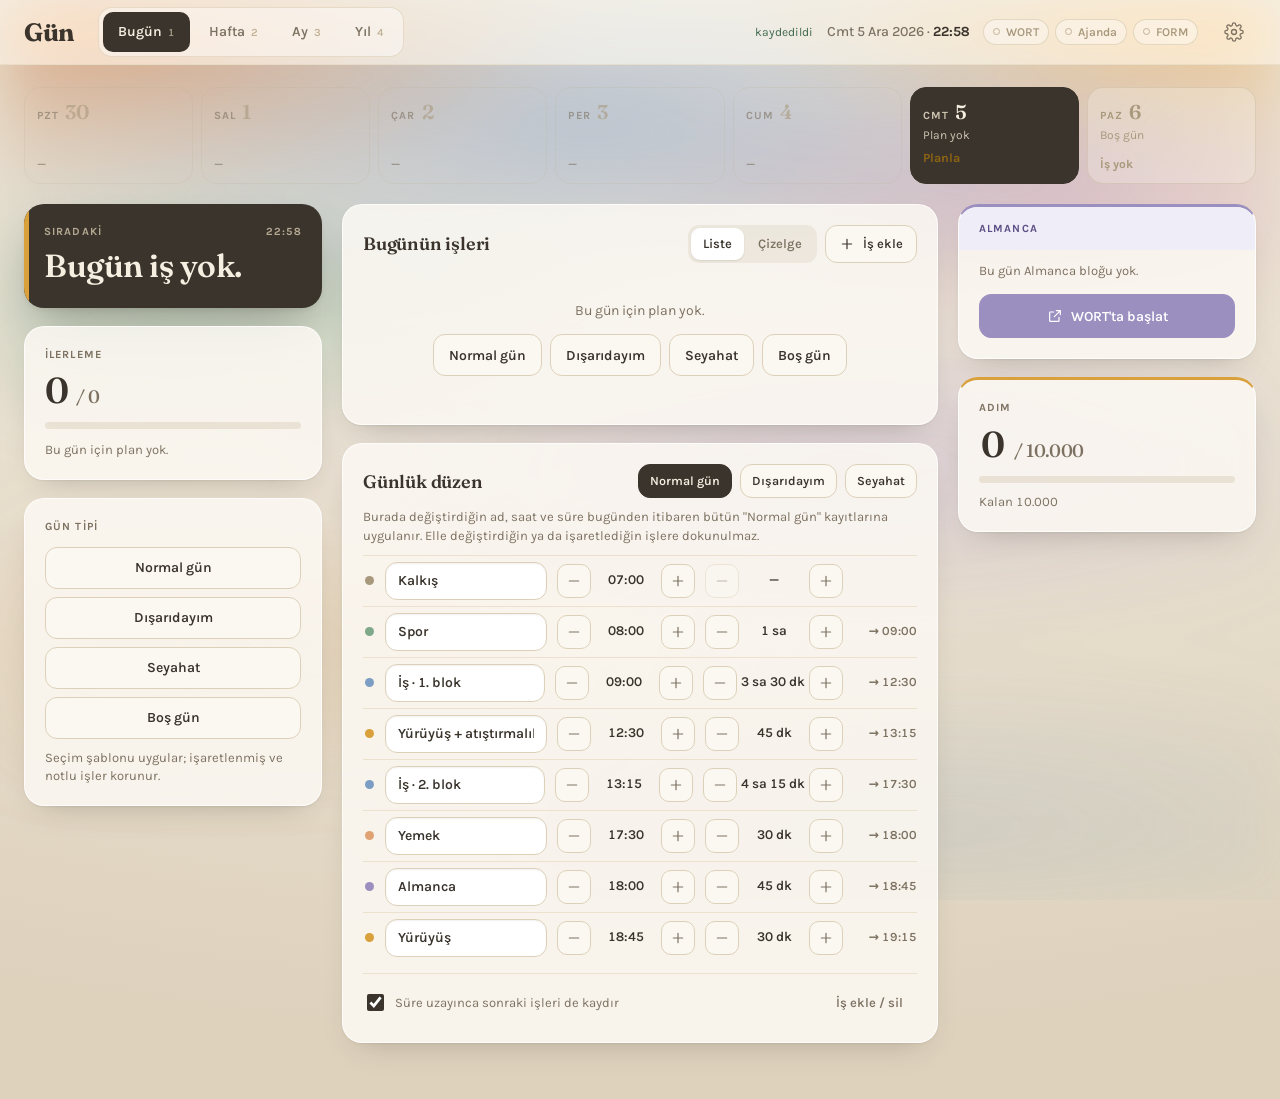
==== commit d77471a5: "Gün: çizelgede sürükle-bırak, durumlar, takvimden planlama, ay takvimli yıl - Bugün → Çizelge: blokl" ====
--- a/index.html
+++ b/index.html
@@ -8,7 +8,7 @@
 <link rel="preconnect" href="https://fonts.googleapis.com">
 <link rel="preconnect" href="https://fonts.gstatic.com" crossorigin>
 <link rel="stylesheet" href="https://fonts.googleapis.com/css2?family=Fraunces:opsz,wght@9..144,500;9..144,600;9..144,700&family=Karla:wght@400;500;600;700&display=swap">
-<link rel="stylesheet" href="style.css?v=2">
+<link rel="stylesheet" href="style.css?v=3">
 </head>
 <body>
 <div class="mesh" aria-hidden="true"></div>
@@ -32,6 +32,6 @@
   </div>
 </header>
 <main id="main"></main>
-<script src="app.js?v=2"></script>
+<script src="app.js?v=3"></script>
 </body>
 </html>
--- a/style.css
+++ b/style.css
@@ -197,7 +197,7 @@
 .list-h{display:flex;align-items:center;justify-content:space-between;margin-bottom:10px;gap:12px;flex-wrap:wrap}
 .btns{display:flex;gap:8px;flex-wrap:wrap;align-items:center}
 .list{display:flex;flex-direction:column;gap:3px}
-.row{display:grid;grid-template-columns:52px minmax(0,1fr) auto 44px;align-items:center;gap:12px;min-height:64px;padding:8px 8px 8px 16px;
+.row{display:grid;grid-template-columns:52px minmax(0,1fr) auto 36px 44px;align-items:center;gap:12px;min-height:64px;padding:8px 8px 8px 16px;
   border-radius:14px;border:1px solid transparent;cursor:pointer;position:relative;text-decoration:none;color:inherit;
   transition:background var(--t),border-color var(--t),opacity var(--t)}
 .row::before{content:'';position:absolute;left:5px;top:12px;bottom:12px;width:4px;border-radius:3px;background:var(--kc,var(--neu))}
@@ -314,9 +314,9 @@
 .wk-col .center *{pointer-events:auto}
 .wk-col .center .x{color:var(--ink2);font-weight:600}
 .wk-col.empty .center .x{color:var(--ink3)}
-.blk{position:absolute;left:4px;right:4px;border-radius:9px;padding:4px 7px 4px 9px;overflow:hidden;cursor:grab;
+.blk{position:absolute;left:4px;right:4px;border-radius:9px;padding:4px 7px 4px 9px;overflow:hidden;cursor:grab;-webkit-touch-callout:none;
   background:var(--kt);border:1px solid rgba(255,255,255,.8);border-left:3px solid var(--kc);color:var(--kh);
-  font-size:12px;line-height:1.25;touch-action:none;user-select:none;box-shadow:0 1px 2px rgba(60,52,44,.06);
+  font-size:12px;line-height:1.25;touch-action:pan-x pan-y;user-select:none;-webkit-user-select:none;box-shadow:0 1px 2px rgba(60,52,44,.06);
   transition:background var(--t),opacity var(--t),box-shadow var(--t)}
 .blk:hover{box-shadow:0 4px 12px -4px rgba(60,52,44,.3);z-index:2}
 .blk .bt{font-weight:700;white-space:nowrap;overflow:hidden;text-overflow:ellipsis}
@@ -333,7 +333,14 @@
 .blk.now .bn{color:var(--cream)}
 .blk.pt{padding-top:1px;padding-bottom:1px}
 .blk.dragging{cursor:grabbing;z-index:5;opacity:.92;transition:none;will-change:transform;box-shadow:var(--lift2)}
-.blk .rs{position:absolute;left:0;right:0;bottom:0;height:8px;cursor:ns-resize}
+.blk .rs,.blk .rtop{position:absolute;left:0;right:0;height:9px;cursor:ns-resize;z-index:1}
+.blk .rs{bottom:0}
+.blk .rtop{top:0}
+.blk .rs::after,.blk .rtop::after{content:'';position:absolute;left:50%;width:24px;height:3px;margin-left:-12px;border-radius:2px;background:currentColor;opacity:0;transition:opacity .15s}
+.blk .rs::after{bottom:2px}
+.blk .rtop::after{top:2px}
+.blk:hover .rs::after,.blk:hover .rtop::after,.blk.armed .rs::after,.blk.armed .rtop::after{opacity:.4}
+.blk.armed{box-shadow:0 0 0 2px var(--ink),var(--lift2);z-index:5}
 .aj-chip{position:absolute;right:4px;max-width:78%;height:20px;margin-top:-1px;z-index:3;border-radius:7px;padding:2px 7px;
   background:#fff;border:1px solid var(--btn-line);border-left:3px solid var(--c);font-size:11px;font-weight:600;color:var(--ink);
   white-space:nowrap;overflow:hidden;text-overflow:ellipsis;text-decoration:none;box-shadow:0 2px 6px -2px rgba(60,52,44,.25)}
@@ -498,10 +505,10 @@
   .srcs{display:none}
   .page-h h2{font-size:21px}
   .now-t{font-size:27px}
-  .row{grid-template-columns:46px minmax(0,1fr) 44px;padding-left:14px;gap:8px}
+  .row{grid-template-columns:46px minmax(0,1fr) 36px 44px;padding-left:14px;gap:6px}
   .row .r-change{display:none}
   .row.aj{grid-template-columns:46px minmax(0,1fr) auto}
-  .row.aj>span:last-child{display:none}
+  .row.aj>span:not(.tag){display:none}
   .rt-row{grid-template-columns:12px minmax(0,1fr) auto;row-gap:6px}
   .rt-row .stp:last-of-type{grid-column:2}
   .rt-end{display:none}
@@ -512,3 +519,80 @@
   .mcell{min-height:70px;padding:6px;border-radius:10px}
   .mcell .tp,.mcell .s{font-size:10.5px}
 }
+
+/* ---------- v3: durum, çizelge, takvimden planla, ay takvimli yıl ---------- */
+.r-st{width:36px;height:44px;border-radius:10px;display:grid;place-items:center;color:var(--ink3);transition:background var(--t),color var(--t)}
+.r-st:hover{background:rgba(255,255,255,.9);color:var(--ink)}
+.row .r-sub .no{color:#a4553f;font-weight:600}
+.row.nn{opacity:.5}
+.row.nn .r-title{font-style:italic}
+.row.nn .chk i{border-style:dotted}
+.dsel{display:grid;grid-template-columns:1fr 1fr;gap:6px;margin-bottom:12px}
+.dbtn{min-height:42px;border-radius:12px;border:1px solid var(--btn-line);background:#fbf8f2;font-weight:600;font-size:13.5px;color:var(--ink2);
+  transition:background var(--t),border-color var(--t),color var(--t)}
+.dbtn:hover{border-color:var(--ink3);color:var(--ink)}
+.dbtn.d-tamam.sel{background:var(--ok);border-color:var(--ok);color:#fff}
+.dbtn.d-yapilmadi.sel{background:#f6e3dc;border-color:#c98a76;color:#8a3f2b}
+.dbtn.d-gereksiz.sel{background:var(--neu-t);border-color:var(--ink3);color:var(--neu-h)}
+.dbtn.d-planli.sel{background:var(--ink);border-color:var(--ink);color:var(--cream)}
+.seg{display:flex;background:rgba(192,177,147,.18);border-radius:11px;padding:3px;gap:2px}
+.seg button{min-height:32px;padding:0 12px;border-radius:9px;font-size:13px;font-weight:600;color:var(--ink2)}
+.seg button.sel{background:#fff;color:var(--ink);box-shadow:0 1px 2px rgba(60,52,44,.12)}
+.dayg{display:grid;grid-template-columns:52px minmax(0,1fr);position:relative;margin-top:6px}
+.dayg .wk-col{border-left:1px solid var(--line);border-radius:0}
+.dayg .blk{font-size:13px}
+.dayg .blk .bm{font-size:12px}
+.cz-hint{margin-top:12px;font-size:12px}
+.aj-day{display:flex;flex-wrap:wrap;gap:6px;margin:4px 0 8px 52px}
+.aj-pill{font-size:12px;font-weight:600;text-decoration:none;background:#fff;border:1px solid var(--btn-line);border-left:3px solid var(--c);border-radius:8px;padding:3px 8px}
+.st-trav{background:rgba(232,239,246,.85);border:1px solid #c9d8ea;color:var(--bod-h)}
+.st-trav .sb-tip,.st-trav .sb-st,.st-trav .tp,.st-trav .s{color:var(--bod-h)}
+.st-plan.tip-disarida{border-left:4px solid var(--nut)}
+.st-plan.tip-seyahat{border-left:4px solid var(--bod)}
+.wk-col.trav{background-image:none;background-color:rgba(232,239,246,.6)}
+.wk-col.trav .center .x{color:var(--bod-h)}
+.lg-trav{background:rgba(232,239,246,.9);border:1px solid #c9d8ea}
+.brush{margin-bottom:18px;padding:14px 18px}
+.brush.on{box-shadow:0 0 0 2px var(--ink),var(--lift)}
+.brush-h{display:flex;align-items:center;gap:12px;flex-wrap:wrap;margin-bottom:6px}
+.brush .pill{min-height:38px;padding:0 13px;font-size:13px;display:flex;align-items:center;gap:7px}
+.brush .pill::before{content:'';width:10px;height:10px;border-radius:3px;background:#fff;border:1px solid var(--ink3)}
+.brush .b-disarida::before{background:var(--nut-t);border-color:var(--nut)}
+.brush .b-seyahat::before{background:var(--bod-t);border-color:var(--bod)}
+.brush .b-bos::before{background:transparent;border:1px solid var(--ink4)}
+.brush .b-sil::before{background:var(--hatch);border:1px dashed var(--ink3)}
+.brush .pill.sel::before{border-color:var(--cream)}
+.brushable.painting{touch-action:none;-webkit-user-select:none;user-select:none}
+.brushable.painting [data-d]{cursor:crosshair}
+.ymonths{display:grid;grid-template-columns:repeat(auto-fill,minmax(250px,1fr));gap:16px}
+.ymon{background:var(--card);border:1px solid rgba(255,255,255,.75);border-radius:18px;padding:14px 14px 12px;box-shadow:var(--lift);
+  -webkit-backdrop-filter:saturate(150%) blur(16px);backdrop-filter:saturate(150%) blur(16px)}
+.ymon.cur{box-shadow:0 0 0 2px var(--ink),var(--lift)}
+.ymh{font-family:var(--f-head);font-weight:600;font-size:18px;margin-bottom:8px}
+.ymh span{color:var(--ink3);font-size:14px}
+.ymg{display:grid;grid-template-columns:repeat(7,minmax(0,1fr));gap:3px}
+.ywd{font-size:10.5px;font-weight:700;color:var(--ink3);text-align:center;padding-bottom:2px}
+.yd{height:32px;border-radius:8px;border:1px solid transparent;font-size:12.5px;font-weight:600;color:var(--ink);display:grid;place-items:center;
+  cursor:pointer;padding:0;background:transparent;transition:transform .12s}
+.yd:hover{transform:scale(1.08)}
+.yd.y-all{background:#5f8d6c;color:#fff}
+.yd.y-most{background:#94b9a0;color:#fff}
+.yd.y-part{background:#cfe0d3;color:var(--trn-h)}
+.yd.y-skip{background:#ead9c8;color:#8a3f2b}
+.yd.y-fut{background:#fffdf9;border-color:var(--line2)}
+.yd.y-disarida{background:var(--nut-t);border-color:var(--nut);color:var(--nut-h)}
+.yd.y-seyahat{background:var(--bod-t);border-color:var(--bod);color:var(--bod-h)}
+.yd.y-empty{color:var(--ink3);border-color:rgba(192,177,147,.35)}
+.yd.y-none{background:var(--hatch),rgba(252,249,243,.5);border:1px dashed var(--ink4);color:var(--ink2)}
+.yd.y-free{color:var(--ink3)}
+.yd.y-before{color:var(--ink4);opacity:.6}
+.yd.y-exam{background:var(--rec);color:#fff}
+.yd.y-today{box-shadow:0 0 0 2px var(--ink)}
+.ylegend .yd{width:14px;height:14px;border-radius:4px;cursor:default;display:inline-block}
+.ylegend .yd:hover{transform:none}
+@media (max-width:640px){
+  .ymonths{grid-template-columns:minmax(0,1fr)}
+  .yd{height:38px;font-size:14px}
+  .list-h .btns{width:100%;justify-content:space-between}
+  .dayg .blk{font-size:12.5px}
+}
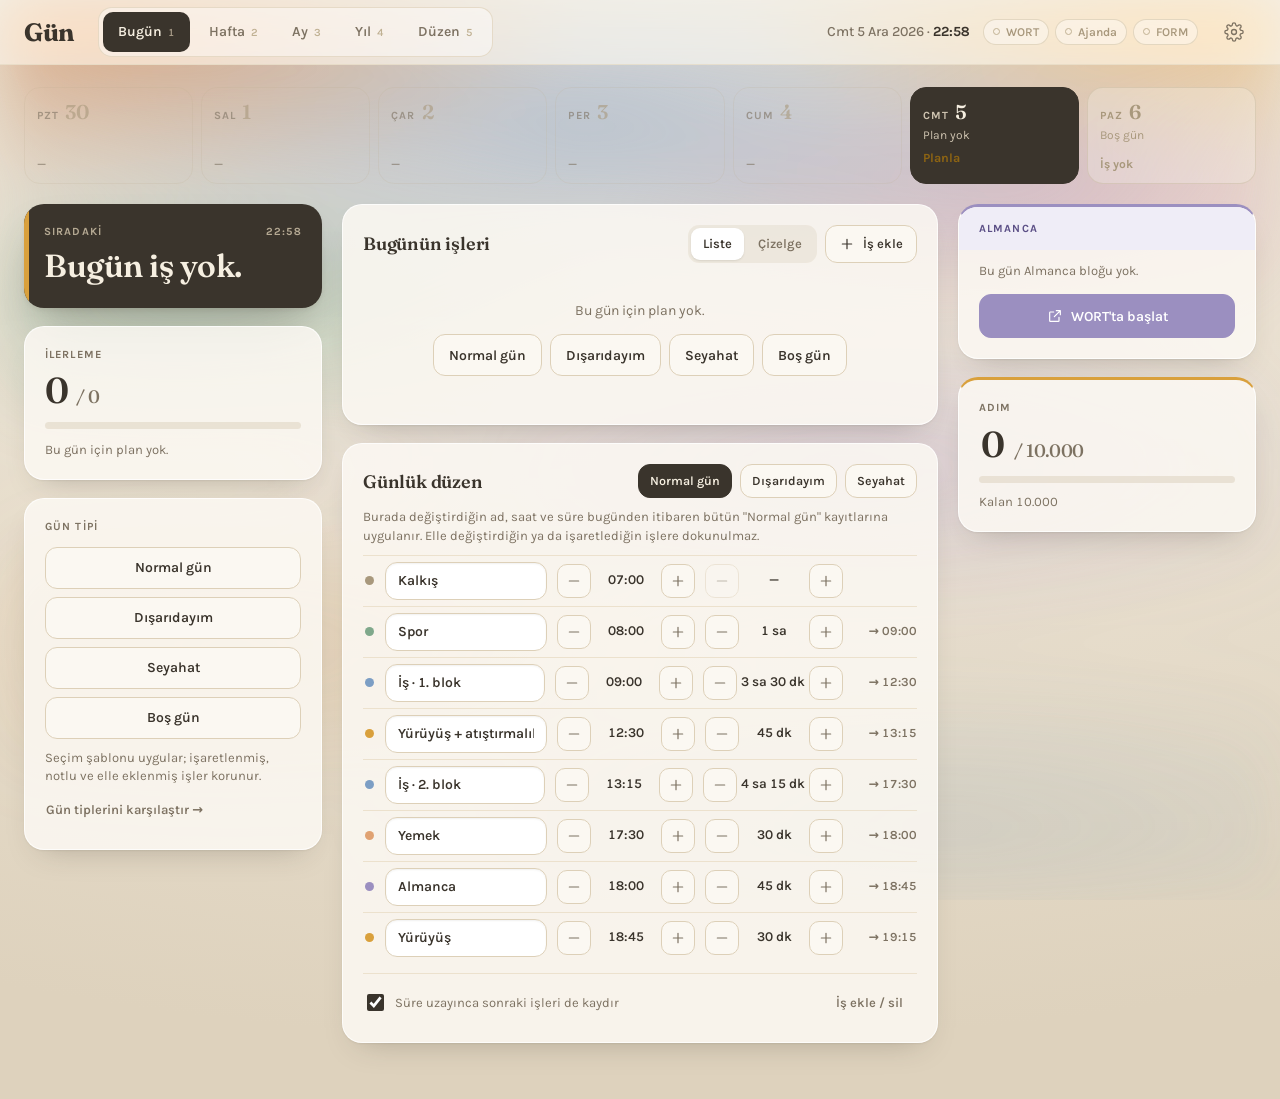
==== commit 4e018aa7: "Gün: tekrarla (tarih aralığı + haftanın günleri), Düzen sekmesi - Değiştir → Tekrarla: 7 gün seçimi," ====
--- a/index.html
+++ b/index.html
@@ -8,7 +8,7 @@
 <link rel="preconnect" href="https://fonts.googleapis.com">
 <link rel="preconnect" href="https://fonts.gstatic.com" crossorigin>
 <link rel="stylesheet" href="https://fonts.googleapis.com/css2?family=Fraunces:opsz,wght@9..144,500;9..144,600;9..144,700&family=Karla:wght@400;500;600;700&display=swap">
-<link rel="stylesheet" href="style.css?v=3">
+<link rel="stylesheet" href="style.css?v=4">
 </head>
 <body>
 <div class="mesh" aria-hidden="true"></div>
@@ -20,6 +20,7 @@
       <button class="tab" data-act="tab" data-v="hafta">Hafta<span class="k">2</span></button>
       <button class="tab" data-act="tab" data-v="ay">Ay<span class="k">3</span></button>
       <button class="tab" data-act="tab" data-v="yil">Yıl<span class="k">4</span></button>
+      <button class="tab" data-act="tab" data-v="duzen">Düzen<span class="k">5</span></button>
     </nav>
     <div class="top-r">
       <span class="saved" id="saved" aria-live="polite"></span>
@@ -32,6 +33,6 @@
   </div>
 </header>
 <main id="main"></main>
-<script src="app.js?v=3"></script>
+<script src="app.js?v=4"></script>
 </body>
 </html>
--- a/style.css
+++ b/style.css
@@ -596,3 +596,66 @@
   .list-h .btns{width:100%;justify-content:space-between}
   .dayg .blk{font-size:12.5px}
 }
+
+/* ---------- v4: tekrarla, düzen ---------- */
+.tip-not{margin-top:10px;font-size:13px;color:var(--ink);background:var(--card2);border-radius:10px;padding:8px 10px;white-space:pre-wrap}
+.ed-rt .btns{gap:6px}
+.rep-back{padding-left:4px;margin-left:-6px}
+.wdsel{display:grid;grid-template-columns:repeat(7,minmax(0,1fr));gap:4px}
+.wd{min-height:40px;border-radius:10px;border:1px solid var(--btn-line);background:#fbf8f2;font-size:12.5px;font-weight:700;color:var(--ink3);
+  text-decoration:line-through;transition:background var(--t),color var(--t),border-color var(--t)}
+.wd.sel{background:var(--ink);border-color:var(--ink);color:var(--cream);text-decoration:none}
+.rng{display:grid;grid-template-columns:1fr 1fr;gap:6px}
+.rbox{display:flex;flex-direction:column;align-items:flex-start;gap:1px;border:1px solid var(--btn-line);background:#fff;border-radius:12px;padding:8px 10px;text-align:left}
+.rbox span{font-size:11px;font-weight:700;letter-spacing:.8px;text-transform:uppercase;color:var(--ink3)}
+.rbox b{font-size:13.5px}
+.rbox.on{border-color:var(--wrn);box-shadow:0 0 0 3px rgba(217,160,60,.2)}
+.chips.l0{margin:8px 0 2px}
+.rcal{margin-top:10px;background:rgba(255,255,255,.55);border:1px solid var(--line);border-radius:14px;padding:10px}
+.rcal-h{display:flex;align-items:center;justify-content:space-between;margin-bottom:6px}
+.rcal-h b{font-family:var(--f-head);font-weight:600;font-size:15px}
+.rcal-g{display:grid;grid-template-columns:repeat(7,minmax(0,1fr));gap:2px}
+.rwd{font-size:10.5px;font-weight:700;color:var(--ink3);text-align:center}
+.rd{height:32px;border-radius:8px;font-size:12.5px;font-weight:600;color:var(--ink2);padding:0}
+.rd:hover{background:#fff}
+.rd.in{background:var(--wrn-t);color:var(--wrn-h)}
+.rd.off{color:var(--ink4);text-decoration:line-through}
+.rd.edge{background:var(--ink);color:var(--cream);text-decoration:none}
+.rd.td{box-shadow:inset 0 0 0 1.5px var(--ink3)}
+.rd.src{box-shadow:inset 0 0 0 2px var(--trn)}
+.rep-sum{margin:10px 0 4px;font-size:13.5px}
+.rep-msg{margin-top:6px;font-size:13px;font-weight:600;color:var(--trn-h)}
+.tipcards{display:grid;grid-template-columns:repeat(4,minmax(0,1fr));gap:16px;margin-bottom:18px}
+.tipc{border-top:3px solid var(--tcc)}
+.tc-normal{--tcc:var(--ink)}
+.tc-disarida{--tcc:var(--nut)}
+.tc-seyahat{--tcc:var(--bod)}
+.tc-bos{--tcc:var(--ink4)}
+.tc-h{display:flex;justify-content:space-between;align-items:baseline;gap:8px;margin-bottom:10px;flex-wrap:wrap}
+.tc-not{width:100%;font-size:13px;min-height:56px}
+.tc-l{margin-top:10px;font-size:13px;line-height:1.45}
+.tc-l .lbl{display:block;margin-bottom:2px}
+.mx-scroll{overflow-x:auto}
+.mx{display:grid;grid-template-columns:200px repeat(4,minmax(170px,1fr));gap:6px;min-width:900px}
+.mx-hd{font-weight:700;font-size:12px;letter-spacing:1px;text-transform:uppercase;color:var(--ink2);padding:4px 6px;border-bottom:3px solid var(--tcc,transparent)}
+.mx-n{display:flex;align-items:center;gap:8px;padding:6px 0;border-top:1px solid var(--line)}
+.mx-n .inp{height:38px;width:100%;font-weight:600}
+.mx-c{border-radius:12px;background:#fffdf9;border:1px solid var(--line2);padding:8px 10px;display:flex;flex-direction:column;gap:6px;margin:3px 0}
+.mx-c.full{background:var(--trn-t);border-color:#cfe0d3}
+.mx-c.short{background:var(--wrn-t);border-color:#ecd3a1}
+.mx-c.long{background:var(--bod-t);border-color:#c9d8ea}
+.mx-c.none{background:transparent;border:1px dashed var(--ink4);flex-direction:row;align-items:center;justify-content:space-between;color:var(--ink3);font-weight:600}
+.mx-top{display:flex;align-items:center;gap:6px}
+.mx-top .mono{font-size:13px}
+.mx-tag{font-size:11px;font-weight:700;color:var(--ink2)}
+.mx-c.full .mx-tag{color:var(--trn-h)}
+.mx-c.short .mx-tag{color:var(--wrn-h)}
+.mx-c.long .mx-tag{color:var(--bod-h)}
+.mx-x{margin-left:auto;width:28px;height:28px;border-radius:8px;color:var(--ink3);font-size:18px;line-height:1}
+.mx-x:hover{background:#fff;color:#a4553f}
+.mx-st{display:grid;grid-template-columns:auto 1fr;gap:4px 8px;align-items:center}
+.mx-st .lbl{font-size:10px}
+.mx-st .sb{width:30px;height:30px}
+.mx-st .val{min-width:56px;font-size:12.5px}
+@media (max-width:1100px){.tipcards{grid-template-columns:repeat(2,minmax(0,1fr))}}
+@media (max-width:640px){.tipcards{grid-template-columns:minmax(0,1fr)}.tab{padding:0 6px;font-size:13.5px}}
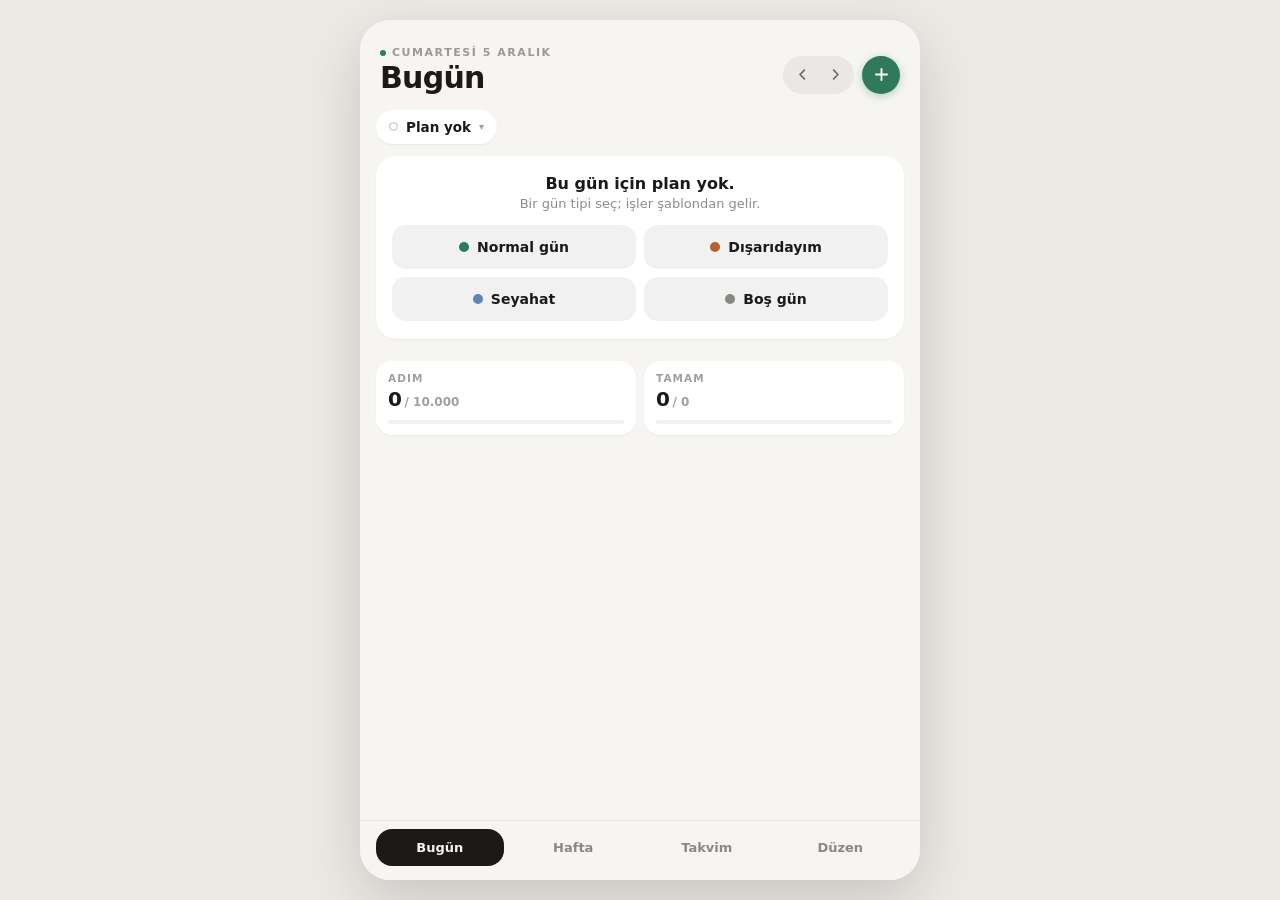
==== commit 808e5901: "Gün v5: Ajanda'nın diliyle baştan tasarım + otomatik işaretler - Tek sütun, altta 4 sekme (Bugün, Ha" ====
--- a/index.html
+++ b/index.html
@@ -2,37 +2,25 @@
 <html lang="tr">
 <head>
 <meta charset="utf-8">
-<meta name="viewport" content="width=device-width, initial-scale=1">
+<meta name="viewport" content="width=device-width, initial-scale=1, viewport-fit=cover">
 <title>Gün</title>
-<meta name="theme-color" content="#f0e8da">
-<link rel="preconnect" href="https://fonts.googleapis.com">
-<link rel="preconnect" href="https://fonts.gstatic.com" crossorigin>
-<link rel="stylesheet" href="https://fonts.googleapis.com/css2?family=Fraunces:opsz,wght@9..144,500;9..144,600;9..144,700&family=Karla:wght@400;500;600;700&display=swap">
-<link rel="stylesheet" href="style.css?v=4">
+<meta name="theme-color" content="#f6f5f2">
+<meta name="apple-mobile-web-app-capable" content="yes">
+<meta name="apple-mobile-web-app-status-bar-style" content="default">
+<link rel="stylesheet" href="style.css?v=5">
 </head>
 <body>
-<div class="mesh" aria-hidden="true"></div>
-<header class="top">
-  <div class="top-in">
-    <div class="brand">Gün</div>
-    <nav class="tabs" id="tabs">
-      <button class="tab" data-act="tab" data-v="bugun">Bugün<span class="k">1</span></button>
-      <button class="tab" data-act="tab" data-v="hafta">Hafta<span class="k">2</span></button>
-      <button class="tab" data-act="tab" data-v="ay">Ay<span class="k">3</span></button>
-      <button class="tab" data-act="tab" data-v="yil">Yıl<span class="k">4</span></button>
-      <button class="tab" data-act="tab" data-v="duzen">Düzen<span class="k">5</span></button>
-    </nav>
-    <div class="top-r">
-      <span class="saved" id="saved" aria-live="polite"></span>
-      <div class="clock" id="clock"></div>
-      <div class="srcs" id="srcs"></div>
-      <button class="icon-btn" data-act="tab" data-v="ayarlar" id="setBtn" aria-label="Ayarlar" title="Ayarlar">
-        <svg width="20" height="20" viewBox="0 0 24 24" fill="none" stroke="currentColor" stroke-width="1.6" stroke-linecap="round" stroke-linejoin="round"><circle cx="12" cy="12" r="3"/><path d="M19.4 15a1.7 1.7 0 0 0 .3 1.8l.1.1a2 2 0 1 1-2.8 2.8l-.1-.1a1.7 1.7 0 0 0-1.8-.3 1.7 1.7 0 0 0-1 1.5V21a2 2 0 1 1-4 0v-.1a1.7 1.7 0 0 0-1.1-1.5 1.7 1.7 0 0 0-1.8.3l-.1.1a2 2 0 1 1-2.8-2.8l.1-.1a1.7 1.7 0 0 0 .3-1.8 1.7 1.7 0 0 0-1.5-1H3a2 2 0 1 1 0-4h.1a1.7 1.7 0 0 0 1.5-1.1 1.7 1.7 0 0 0-.3-1.8l-.1-.1a2 2 0 1 1 2.8-2.8l.1.1a1.7 1.7 0 0 0 1.8.3H9a1.7 1.7 0 0 0 1-1.5V3a2 2 0 1 1 4 0v.1a1.7 1.7 0 0 0 1 1.5 1.7 1.7 0 0 0 1.8-.3l.1-.1a2 2 0 1 1 2.8 2.8l-.1.1a1.7 1.7 0 0 0-.3 1.8V9a1.7 1.7 0 0 0 1.5 1H21a2 2 0 1 1 0 4h-.1a1.7 1.7 0 0 0-1.5 1z"/></svg>
-      </button>
-    </div>
-  </div>
-</header>
-<main id="main"></main>
-<script src="app.js?v=4"></script>
+<div id="app">
+  <main id="scr" class="scr"></main>
+  <nav class="tabs" id="tabs">
+    <button class="tab" data-act="tab" data-v="bugun">Bugün</button>
+    <button class="tab" data-act="tab" data-v="hafta">Hafta</button>
+    <button class="tab" data-act="tab" data-v="takvim">Takvim</button>
+    <button class="tab" data-act="tab" data-v="duzen">Düzen</button>
+  </nav>
+  <div id="sheetHost"></div>
+  <div id="toast" class="toast" aria-live="polite"></div>
+</div>
+<script src="app.js?v=5"></script>
 </body>
 </html>
--- a/style.css
+++ b/style.css
@@ -1,661 +1,354 @@
-/* Gün — gün planlayıcı · aydınlık tema (FORM'un tasarım diliyle) */
+/* Gün — Ajanda'nın tasarım diliyle: kâğıt zemin, mürekkep, yeşil, pas. Tek sütun, altta sekmeler. */
 :root{
-  /* yüzeyler: sayfa → cam kart → kart içi → girdi */
-  --pg:#e9e0d0;
-  --card:rgba(252,249,243,.86);
-  --card-solid:#fcf9f3;
-  --card2:#f6efe2;
-  --inset:#ffffff;
-  --line:#ece1cd; --line2:#e4d9c2; --btn-line:#ddd0b8;
-  --ink:#3a342c; --ink2:#7d7262; --ink3:#a8987c; --ink4:#c0b193;
-  --cream:#f6efe1;
-
-  /* alan renkleri (FORM): beslenme, ölçüm, antrenman, toparlanma, uyarı */
-  --nut:#e0a272; --nut-t:#faefe5; --nut-h:#9c5f27;
-  --bod:#7c9ec4; --bod-t:#e8eff6; --bod-h:#3d648c;
-  --trn:#7fa88b; --trn-t:#eaf1ec; --trn-h:#41694f;
-  --rec:#9b8fc0; --rec-t:#efedf7; --rec-h:#5b4f86;
-  --wrn:#d9a03c; --wrn-t:#faf0dc; --wrn-h:#8d6413;
-  --neu:#a8987c; --neu-t:#f3ecdd; --neu-h:#6b6152;
-
-  --ok:#6f9a7b;
-  --hatch:repeating-linear-gradient(135deg,rgba(192,177,147,.28) 0 4px,transparent 4px 9px);
-  --f-head:'Fraunces',Georgia,serif;
-  --f-text:'Karla',system-ui,-apple-system,sans-serif;
-  --ease:cubic-bezier(.32,.72,0,1);
-  --t:200ms;
-  --hour:52px;
-  --lift:0 1px 2px rgba(60,52,44,.07),0 14px 32px -18px rgba(60,52,44,.34);
-  --lift2:0 2px 4px rgba(60,52,44,.08),0 22px 44px -16px rgba(60,52,44,.38);
+  --ink:#1b1a18; --paper:#f6f5f2; --card:#fff; --green:#2f7a5b; --rust:#b4622f; --blue:#5E86B0; --rec:#8A72A8;
+  --m1:rgba(27,26,24,.06); --m2:rgba(27,26,24,.08); --m3:rgba(27,26,24,.3); --m4:rgba(27,26,24,.42); --m5:rgba(27,26,24,.5); --m6:rgba(27,26,24,.62);
+  --safeT:env(safe-area-inset-top,0px); --safeB:env(safe-area-inset-bottom,0px);
+  --hatch:repeating-linear-gradient(135deg,rgba(27,26,24,.07) 0 3px,transparent 3px 7px);
 }
-/* kategori kimliği: --kc çizgi/nokta, --kt zemin, --kh yazı */
-.k-spor{--kc:var(--trn);--kt:var(--trn-t);--kh:var(--trn-h)}
-.k-is{--kc:var(--bod);--kt:var(--bod-t);--kh:var(--bod-h)}
-.k-yuruyus{--kc:var(--wrn);--kt:var(--wrn-t);--kh:var(--wrn-h)}
-.k-ogun{--kc:var(--nut);--kt:var(--nut-t);--kh:var(--nut-h)}
-.k-almanca{--kc:var(--rec);--kt:var(--rec-t);--kh:var(--rec-h)}
-.k-kalkis,.k-diger{--kc:var(--neu);--kt:var(--neu-t);--kh:var(--neu-h)}
-
-*{box-sizing:border-box}
-html,body{margin:0;padding:0}
-body{font-family:var(--f-text);font-size:14px;line-height:1.4;color:var(--ink);min-height:100vh;
-  background:radial-gradient(150% 95% at 50% 0%,#f0e8da 0%,#e9e0d0 52%,#ded2bd 100%);
-  -webkit-font-smoothing:antialiased;overflow-x:hidden;font-variant-numeric:tabular-nums}
-/* renk dalgası: tepeden yayılan, bulanık, sıcak tonlar — kartlar yarı saydam, dalga arkalarından geçer */
-.mesh{position:fixed;inset:0;z-index:0;pointer-events:none;
-  background:
-    radial-gradient(56% 30% at 8% 2%,rgba(190,118,68,.50),transparent 68%),
-    radial-gradient(54% 28% at 94% 0%,rgba(214,150,70,.46),transparent 68%),
-    radial-gradient(74% 32% at 46% 14%,rgba(118,146,186,.42),transparent 72%),
-    radial-gradient(46% 20% at 82% 22%,rgba(192,124,162,.32),transparent 74%),
-    radial-gradient(48% 20% at 14% 34%,rgba(102,158,136,.34),transparent 76%),
-    radial-gradient(60% 24% at 66% 52%,rgba(146,122,200,.24),transparent 78%),
-    radial-gradient(56% 22% at 18% 72%,rgba(202,140,72,.20),transparent 78%),
-    radial-gradient(60% 24% at 74% 92%,rgba(112,150,178,.22),transparent 78%);
-  filter:blur(30px) saturate(120%);
-  -webkit-mask-image:linear-gradient(#000 0%,#000 34%,rgba(0,0,0,.8) 58%,rgba(0,0,0,.62) 100%);
-  mask-image:linear-gradient(#000 0%,#000 34%,rgba(0,0,0,.8) 58%,rgba(0,0,0,.62) 100%)}
+*{box-sizing:border-box;-webkit-tap-highlight-color:transparent}
+html,body{margin:0;height:100%}
+body{background:#eceae5;font-family:-apple-system,BlinkMacSystemFont,system-ui,"Segoe UI","Helvetica Neue",sans-serif;color:var(--ink);
+  -webkit-font-smoothing:antialiased;overscroll-behavior:none;font-variant-numeric:tabular-nums;display:flex;justify-content:center}
 button,input,select,textarea{font:inherit;color:inherit}
-button{cursor:pointer;background:none;border:0;padding:0}
-button:disabled{cursor:default;opacity:.45}
-a{color:inherit}
-:focus-visible{outline:2px solid var(--wrn);outline-offset:2px}
+button{border:0;background:none;padding:0;cursor:pointer}
+button:disabled{opacity:.4;cursor:default}
+a{color:inherit;text-decoration:none}
 svg{display:block;flex:none}
-.mono{font-variant-numeric:tabular-nums;font-weight:600}
-.lbl{font-weight:700;font-size:11px;letter-spacing:1.1px;text-transform:uppercase;color:var(--ink2)}
-.muted{color:var(--ink2)}
 .hidden{display:none!important}
-::-webkit-scrollbar{height:10px;width:10px}
-::-webkit-scrollbar-thumb{background:#cdbfa8;border-radius:8px;border:2px solid #fbf8f2}
-::-webkit-scrollbar-track{background:transparent}
-@media(prefers-reduced-motion:reduce){*,*::before,*::after{animation-duration:.001ms!important;transition-duration:.001ms!important}}
-
-/* ---------- üst çubuk (cam) ---------- */
-.top{position:sticky;top:0;z-index:20;background:rgba(251,248,242,.62);
-  -webkit-backdrop-filter:saturate(180%) blur(20px);backdrop-filter:saturate(180%) blur(20px);
-  border-bottom:1px solid rgba(228,217,194,.7)}
-.top-in{max-width:1320px;margin:0 auto;padding:0 24px;height:64px;display:flex;align-items:center;gap:24px}
-.brand{font-family:var(--f-head);font-weight:700;font-size:25px;letter-spacing:-.4px}
-.tabs{display:flex;gap:4px;background:rgba(255,255,255,.45);border:1px solid rgba(221,208,184,.7);padding:4px;border-radius:14px}
-.tab{height:40px;padding:0 15px;border-radius:10px;color:var(--ink2);font-weight:600;transition:background var(--t),color var(--t)}
-.tab:hover{color:var(--ink);background:rgba(255,255,255,.7)}
-.tab.on{color:var(--cream);background:var(--ink)}
-.tab .k{font-size:11px;color:var(--ink4);margin-left:6px;font-weight:600}
-.tab.on .k{color:#a89c88}
-.top-r{margin-left:auto;display:flex;align-items:center;gap:14px}
-.clock{color:var(--ink2);white-space:nowrap;font-weight:500}
-.clock b{color:var(--ink);font-weight:700}
-.saved{font-size:12px;color:var(--trn-h);opacity:0;transition:opacity .3s;white-space:nowrap}
-.saved.on{opacity:1}
-.saved.err{color:#b4483c;opacity:1}
-.srcs{display:flex;gap:6px}
-.src{display:flex;align-items:center;gap:6px;font-size:12px;font-weight:600;color:var(--ink3);padding:4px 9px;border-radius:20px;
-  border:1px solid rgba(221,208,184,.8);background:rgba(255,255,255,.4);white-space:nowrap}
-.src i{width:7px;height:7px;border-radius:50%;border:1.5px solid var(--ink4)}
-.src.on{color:var(--ink)}
-.src.on i{background:var(--ok);border-color:var(--ok)}
-.icon-btn{width:44px;height:44px;border-radius:12px;display:grid;place-items:center;color:var(--ink2);transition:background var(--t),color var(--t)}
-.icon-btn:hover{background:rgba(255,255,255,.7);color:var(--ink)}
-.icon-btn.on{background:var(--ink);color:var(--cream)}
-
-/* ---------- genel ---------- */
-main{position:relative;z-index:1;max-width:1320px;margin:0 auto;padding:22px 24px 56px}
-.view.enter{animation:rise .32s var(--ease) both}
-@keyframes rise{from{opacity:0;transform:translateY(8px)}to{opacity:1;transform:none}}
-.card{background:var(--card);border:1px solid rgba(255,255,255,.75);border-radius:20px;padding:20px;min-width:0;
-  -webkit-backdrop-filter:saturate(150%) blur(16px);backdrop-filter:saturate(150%) blur(16px);box-shadow:var(--lift);position:relative}
-.stack{display:flex;flex-direction:column;gap:18px;min-width:0}
-.card-h{display:flex;align-items:center;justify-content:space-between;gap:12px;margin-bottom:14px}
-h1,h2,h3{font-family:var(--f-head);font-weight:600;margin:0;letter-spacing:-.2px}
-h2{font-size:24px}
-h3{font-size:18px}
-.btn{min-height:44px;padding:0 16px;border-radius:12px;background:#fbf8f2;border:1px solid var(--btn-line);
-  display:inline-flex;align-items:center;justify-content:center;gap:8px;font-weight:600;white-space:nowrap;text-decoration:none;
-  transition:background var(--t),border-color var(--t),color var(--t),transform .15s var(--ease)}
-.btn:hover{border-color:var(--ink3);background:#fff}
-.btn:active{transform:scale(.98)}
-.btn.sel{background:var(--ink);border-color:var(--ink);color:var(--cream)}
-.btn.amber-b{background:var(--ink);border-color:var(--ink);color:var(--cream)}
-.btn.amber-b:hover{background:#2b261f}
-.btn.ghost{background:none;border-color:transparent;color:var(--ink2)}
-.btn.ghost:hover{color:var(--ink);background:rgba(255,255,255,.6)}
-.btn.sm{min-height:38px;padding:0 13px;font-size:13px}
-.pill{min-height:42px;padding:0 15px;border-radius:12px;border:1px solid var(--btn-line);background:#fbf8f2;
-  color:var(--ink);font-weight:600;transition:background var(--t),border-color var(--t),color var(--t)}
-.pill:hover{border-color:var(--ink3)}
-.pill.sel{background:var(--ink);border-color:var(--ink);color:var(--cream)}
-.pills{display:flex;flex-wrap:wrap;gap:8px}
-.pills.sm .pill{min-height:34px;padding:0 11px;font-size:12.5px}
-.bar{height:7px;border-radius:4px;background:rgba(192,177,147,.28);overflow:hidden}
-.bar>i{display:block;height:100%;width:100%;background:var(--ok);border-radius:4px;
-  transform-origin:left center;transform:scaleX(0);transition:transform .4s var(--ease)}
-.page-h{display:flex;align-items:center;gap:12px;margin-bottom:20px;flex-wrap:wrap}
-.page-h h2{font-size:26px;margin-right:8px}
-.page-h>.mono{color:var(--ink2)}
-.nav{display:flex;gap:6px}
-.inp{height:44px;border-radius:12px;border:1px solid var(--btn-line);background:var(--inset);padding:0 12px;min-width:0;
-  box-shadow:inset 0 1px 2px rgba(60,52,44,.07);transition:box-shadow .18s,border-color .18s}
-.inp:focus{outline:none;border-color:var(--wrn);box-shadow:inset 0 1px 2px rgba(60,52,44,.04),0 0 0 3px rgba(217,160,60,.2)}
-.inp.t{width:74px;text-align:center;font-weight:600}
-.inp.bad{border-color:#c4584a}
-textarea.inp{height:auto;padding:10px 12px;resize:vertical;line-height:1.4}
-select.inp{padding-right:8px}
-.note{font-size:13px;color:var(--ink2)}
-.tag{font-size:10.5px;font-weight:700;letter-spacing:1px;color:var(--kh,var(--ink2));border:1px solid currentColor;border-radius:20px;padding:3px 9px;white-space:nowrap;opacity:.85}
-.kd{width:9px;height:9px;border-radius:50%;background:var(--kc);display:inline-block;flex:none}
-
-/* ---------- gün durumları (her ekranda aynı) ---------- */
-.st-today{background:var(--ink);border:1px solid var(--ink);color:var(--cream)}
-.st-plan{background:var(--card);border:1px solid rgba(255,255,255,.75);box-shadow:0 1px 2px rgba(60,52,44,.06),0 8px 20px -14px rgba(60,52,44,.3)}
-.st-none{background:var(--hatch),rgba(252,249,243,.45);border:1.5px dashed var(--ink4)}
-.st-empty{background:rgba(252,249,243,.25);border:1px solid rgba(192,177,147,.4);color:var(--ink3)}
-.st-before{background:none;border:1px solid rgba(192,177,147,.3);color:var(--ink3);opacity:.6}
+:focus-visible{outline:2px solid var(--green);outline-offset:2px}
+
+#app{position:relative;width:100%;max-width:560px;height:100vh;height:100dvh;background:var(--paper);display:flex;flex-direction:column;overflow:hidden}
+@media (min-width:640px) and (min-height:760px){
+  #app{height:calc(100vh - 40px);margin-top:20px;border-radius:30px;box-shadow:0 20px 60px rgba(0,0,0,.16)}
+}
+.scr{flex:1;min-height:0;display:flex;flex-direction:column}
+.zin{animation:zin .3s cubic-bezier(.2,.8,.2,1)}
+@keyframes zin{from{transform:scale(.97);opacity:0}to{transform:none;opacity:1}}
+@media (prefers-reduced-motion:reduce){.zin{animation:none}}
+
+/* ---------- başlık ---------- */
+.hdr{padding:calc(26px + var(--safeT)) 20px 10px;display:flex;align-items:flex-end;justify-content:space-between;gap:10px;flex:none}
+.hl{min-width:0}
+.kicker{font-size:11px;letter-spacing:.14em;text-transform:uppercase;color:var(--m4);font-weight:700;display:flex;align-items:center;gap:6px;white-space:nowrap}
+.kicker i{width:6px;height:6px;border-radius:999px;display:block}
+.kicker.back{font-size:14px;letter-spacing:-.01em;text-transform:none;color:var(--green);cursor:pointer}
+.kicker .back{display:flex;align-items:center;gap:2px}
+.kicker .back svg{width:15px;height:15px}
+.title{font-size:30px;font-weight:800;letter-spacing:-.025em;margin-top:3px;line-height:1.05;white-space:nowrap;overflow:hidden;text-overflow:ellipsis;max-width:100%;text-align:left;display:block}
+button.title:active{opacity:.55}
+.hbtns{display:flex;gap:8px;align-items:center;flex:none}
+.pill{padding:0 14px;height:38px;display:flex;align-items:center;gap:6px;border-radius:999px;background:var(--m1);font-size:13px;font-weight:700;color:var(--m6);white-space:nowrap}
+.pill svg{width:15px;height:15px}
+.pill:active{background:var(--m2)}
+.pill.on{background:var(--ink);color:var(--paper)}
+.pill.sm{height:32px;padding:0 12px;font-size:12.5px}
+.fab{width:38px;height:38px;border-radius:999px;background:var(--green);color:#fff;display:flex;align-items:center;justify-content:center;box-shadow:0 2px 8px rgba(47,122,91,.32);transition:transform .12s}
+.fab:active{transform:scale(.9)}
+.fab svg{width:19px;height:19px}
+.nav{display:flex;background:var(--m1);border-radius:999px;padding:3px;gap:1px}
+.nav button{width:32px;height:32px;border-radius:999px;color:var(--m6);display:flex;align-items:center;justify-content:center}
+.nav button:active{background:var(--m2)}
+.nav svg{width:15px;height:15px}
+
+.scroll{flex:1;min-height:0;overflow-y:auto;-webkit-overflow-scrolling:touch;padding:4px 16px calc(96px + var(--safeB))}
 
 /* ---------- Bugün ---------- */
-.strip{display:grid;grid-template-columns:repeat(7,minmax(0,1fr));gap:8px;margin-bottom:20px}
-.sbox{min-height:92px;border-radius:16px;padding:10px 12px;display:flex;flex-direction:column;gap:1px;cursor:pointer;text-align:left;
-  transition:transform .18s var(--ease),box-shadow .2s;min-width:0}
-.sbox:hover{transform:translateY(-2px)}
-.sbox.sel:not(.st-today){box-shadow:0 0 0 2px var(--ink)}
-.sb-top{display:flex;align-items:baseline;gap:6px}
-.sb-d{font-weight:700;font-size:11px;letter-spacing:1.1px;text-transform:uppercase;color:var(--ink2)}
-.sb-n{font-family:var(--f-head);font-weight:600;font-size:20px}
-.sb-tip,.sb-x{font-size:12px;color:var(--ink2);white-space:nowrap;overflow:hidden;text-overflow:ellipsis}
-.sb-x{color:var(--trn-h);font-weight:600}
-.sb-st{margin-top:auto;font-size:12px;font-weight:700;color:var(--ink2);white-space:nowrap;overflow:hidden;text-overflow:ellipsis}
-.st-today .sb-d,.st-today .sb-tip,.st-today .sb-st{color:#cfc4b1}
-.st-today .sb-x{color:#b9d3c0}
-.st-empty .sb-tip,.st-empty .sb-st,.st-empty .sb-d,.st-empty .sb-n{color:var(--ink3)}
-.planla{color:var(--wrn-h);font-weight:700;font-size:12.5px;min-height:28px;text-align:left}
-.planla:hover{text-decoration:underline}
-
-.cols{display:grid;grid-template-columns:minmax(0,1fr) minmax(0,2fr) minmax(0,1fr);gap:20px;align-items:start}
-
-.now{background:var(--ink);color:var(--cream);border-radius:20px;padding:20px 20px 18px;box-shadow:var(--lift2);position:relative;overflow:hidden}
-.now::before{content:'';position:absolute;left:0;top:0;bottom:0;width:5px;background:var(--kc,var(--wrn))}
-.now .lbl{color:#b5a993;display:flex;justify-content:space-between}
-.now-t{font-family:var(--f-head);font-weight:600;font-size:32px;line-height:1.08;margin:10px 0 6px;letter-spacing:-.5px;overflow-wrap:anywhere}
-.now-r{font-size:14px;color:#cfc4b1}
-.now-r b{color:#fff;font-weight:700}
-.now-not{margin-top:8px;font-size:13px;color:#e8dfcf;background:rgba(255,255,255,.08);border-radius:10px;padding:7px 10px}
-.now hr{border:0;border-top:1px solid rgba(255,255,255,.14);margin:14px 0 12px}
-.now-n{display:flex;gap:10px;align-items:baseline;font-size:14px}
-.now-n .mono{color:#b5a993;font-size:11.5px;letter-spacing:1px}
-.now-n .x{color:#fff;font-weight:600;overflow:hidden;text-overflow:ellipsis;white-space:nowrap}
-.now.off{background:var(--card);color:var(--ink);border:1px solid rgba(255,255,255,.75);
-  -webkit-backdrop-filter:blur(16px);backdrop-filter:blur(16px);box-shadow:var(--lift)}
-.now.off::before{display:none}
-.now.off .lbl,.now.off .now-r{color:var(--ink2)}
-.now.off .now-t{font-size:24px}
-.now.off hr{border-top-color:var(--line)}
-
-.big{font-family:var(--f-head);font-weight:600;font-size:36px;line-height:1;letter-spacing:-.6px}
-.big small{font-size:18px;color:var(--ink2);font-weight:500}
-.prog .bar{margin:14px 0 12px}
-.tipsel{display:grid;grid-template-columns:1fr;gap:8px;margin-top:12px}
-
-.list-h{display:flex;align-items:center;justify-content:space-between;margin-bottom:10px;gap:12px;flex-wrap:wrap}
-.btns{display:flex;gap:8px;flex-wrap:wrap;align-items:center}
-.list{display:flex;flex-direction:column;gap:3px}
-.row{display:grid;grid-template-columns:52px minmax(0,1fr) auto 36px 44px;align-items:center;gap:12px;min-height:64px;padding:8px 8px 8px 16px;
-  border-radius:14px;border:1px solid transparent;cursor:pointer;position:relative;text-decoration:none;color:inherit;
-  transition:background var(--t),border-color var(--t),opacity var(--t)}
-.row::before{content:'';position:absolute;left:5px;top:12px;bottom:12px;width:4px;border-radius:3px;background:var(--kc,var(--neu))}
-.row:hover{background:rgba(255,255,255,.75)}
-.row .r-time{font-weight:700;font-size:14px;color:var(--ink2)}
-.row .r-title{font-size:16px;font-weight:600;overflow:hidden;text-overflow:ellipsis;white-space:nowrap}
-.row .r-sub{font-size:13px;color:var(--ink2);overflow:hidden;text-overflow:ellipsis;white-space:nowrap;margin-top:1px}
-.row .r-sub .chg{color:var(--wrn-h);font-weight:600}
-.row .r-sub .de{color:var(--rec-h);font-weight:600}
-.row .r-sub .fo{color:var(--trn-h);font-weight:600}
-.row .r-not{display:flex;gap:6px;align-items:flex-start;margin-top:5px;font-size:13px;color:var(--kh,var(--ink));background:var(--kt,var(--card2));
-  border-radius:9px;padding:5px 9px;width:fit-content;max-width:100%}
-.row .r-not svg{margin-top:2px;opacity:.7}
-.row .r-not span{overflow-wrap:anywhere}
-.row.active{background:var(--kt,var(--wrn-t));border-color:var(--kc,var(--wrn))}
-.row.active .r-time{color:var(--kh,var(--ink))}
-.row.done{opacity:.62}
-.row.done .r-title{text-decoration:line-through;text-decoration-color:var(--ink4)}
-.row.skip .r-title{color:var(--ink3)}
-.row.gone{opacity:.55}
-.row.aj{cursor:pointer}
-.row.aj::before{background:var(--c);width:4px}
-.row.aj .r-title{font-weight:500}
-.aj-tag{color:var(--ink2);border-color:var(--btn-line)}
-.r-change{opacity:0;pointer-events:none;height:36px;padding:0 13px;border-radius:10px;border:1px solid var(--btn-line);background:#fff;
-  font-size:13px;font-weight:600;color:var(--ink);transition:opacity 150ms}
-.row:hover .r-change,.row:focus-within .r-change{opacity:1;pointer-events:auto}
-.chk{width:44px;height:44px;display:grid;place-items:center;border-radius:50%}
-.chk i{width:27px;height:27px;border-radius:50%;border:2px solid var(--ink4);display:grid;place-items:center;color:#fff;background:#fff;
-  transition:background var(--t),border-color var(--t),transform var(--t)}
-.chk:hover i{border-color:var(--ok)}
-.chk svg{opacity:0;transition:opacity var(--t)}
-.done .chk i{background:var(--ok);border-color:var(--ok)}
-.done .chk svg{opacity:1}
-.skip .chk i{border-style:dashed}
-.row.just .chk i{animation:pop 260ms var(--ease)}
-@keyframes pop{0%{transform:scale(1)}38%{transform:scale(1.14)}100%{transform:scale(1)}}
-.empty{padding:28px 12px;text-align:center;color:var(--ink2)}
-.empty .pills{justify-content:center;margin-top:14px}
-
-/* günlük düzen */
-.routine .note{margin-bottom:10px}
-.rt-row{display:grid;grid-template-columns:12px minmax(0,1fr) auto auto 64px;gap:10px;align-items:center;padding:6px 0;border-top:1px solid var(--line)}
-.rt-row .kd{margin-left:2px}
-.rt-name{height:38px;width:100%;font-weight:600}
-.rt-end{font-size:12.5px;text-align:right}
-.stp{display:flex;align-items:center;gap:4px}
-.stp .val{min-width:62px;text-align:center;font-size:13.5px}
-.stp .inp.t{height:38px;width:68px}
-.sb{width:34px;height:34px;border-radius:10px;border:1px solid var(--btn-line);background:#fbf8f2;display:grid;place-items:center;color:var(--ink2);
-  transition:background var(--t),color var(--t),border-color var(--t)}
-.sb:hover:not(:disabled){background:var(--ink);color:var(--cream);border-color:var(--ink)}
-.rt-foot{display:flex;justify-content:space-between;align-items:center;gap:10px;flex-wrap:wrap;margin-top:10px;padding-top:10px;border-top:1px solid var(--line)}
-.chk-l{display:flex;align-items:center;gap:8px;font-size:13px;color:var(--ink2);cursor:pointer;min-height:36px}
-.chk-l input{width:17px;height:17px;accent-color:var(--ink)}
-
-/* alan kartları: üstte renk şeridi + tonlu başlık (FORM'daki gibi) */
-.de-card,.sp-card{background:var(--card);border:1px solid rgba(255,255,255,.75);border-radius:20px;padding:0 20px 20px;box-shadow:var(--lift);
-  -webkit-backdrop-filter:saturate(150%) blur(16px);backdrop-filter:saturate(150%) blur(16px);overflow:hidden;
-  border-top:3px solid var(--dc)}
-.de-card{--dc:var(--rec);--dt:var(--rec-t);--dh:var(--rec-h)}
-.sp-card{--dc:var(--trn);--dt:var(--trn-t);--dh:var(--trn-h)}
-.de-card>.de-h,.sp-card>.de-h{margin:0 -20px 12px;padding:14px 20px;background:var(--dt)}
-.de-h{display:flex;flex-wrap:wrap;justify-content:space-between;align-items:center;gap:8px;margin-bottom:12px}
-.de-h .lbl{white-space:nowrap}
-.de-card .lbl,.sp-card .lbl,.de-card .tag,.sp-card .tag{color:var(--dh)}
-.de-not{font-size:13px;color:var(--dh);background:var(--dt);border-radius:10px;padding:7px 10px;margin-bottom:8px}
-.de-row{display:flex;justify-content:space-between;gap:12px;padding:10px 0;border-top:1px solid var(--line)}
-.de-row:first-of-type{border-top:0}
-.de-row .n{font-weight:600}
-.de-row .s{font-size:13px;color:var(--ink2);margin-top:2px;overflow-wrap:anywhere}
-.de-row .m{font-weight:700;color:var(--dh);white-space:nowrap}
-.de-card .btn,.sp-card .btn{margin-top:14px;width:100%;background:var(--dc);border-color:var(--dc);color:#fff}
-.de-card .btn:hover,.sp-card .btn:hover{filter:brightness(.95)}
-.de-card .inp{width:100%;margin-top:8px}
-.sp-t{font-family:var(--f-head);font-weight:600;font-size:19px;color:var(--dh);margin-bottom:6px}
-.sp-row{display:flex;justify-content:space-between;gap:10px;padding:7px 0;border-top:1px solid var(--line);font-size:13.5px}
-.sp-row .mono{color:var(--dh);white-space:nowrap}
-.steps{border-top:3px solid var(--wrn)}
-.steps .num{cursor:text;border-radius:8px;transition:background var(--t);padding:0 2px}
-.steps .num:hover{background:var(--wrn-t)}
-.steps .inp{width:150px;font-family:var(--f-head);font-weight:600;font-size:26px;height:50px}
-.steps .bar{margin-top:14px}
-.steps .bar>i{background:var(--wrn)}
-.fo-tag{--kh:var(--trn-h)}
+.typerow{display:flex;align-items:center;gap:10px;margin:2px 0 12px}
+.tpill{display:inline-flex;align-items:center;gap:8px;height:34px;padding:0 13px;border-radius:999px;background:var(--card);box-shadow:0 1px 2px rgba(0,0,0,.06);font-size:13.5px;font-weight:700}
+.tpill i{width:9px;height:9px;border-radius:999px;box-shadow:inset 0 0 0 1.5px rgba(27,26,24,.2)}
+.tpill .chev{font-size:10px;color:var(--m4)}
+.tsum{font-size:12.5px;font-weight:700;color:var(--m4);margin-left:auto}
+.tnote{margin:-4px 2px 12px;font-size:13px;color:var(--m5);line-height:1.45}
+
+.hero{position:relative;background:var(--ink);color:var(--paper);border-radius:24px;padding:16px 18px 14px;overflow:hidden}
+.hero::before{content:'';position:absolute;left:0;top:0;bottom:0;width:5px;background:var(--c,var(--green))}
+.h-k{display:flex;justify-content:space-between;font-size:11px;letter-spacing:.14em;font-weight:800;color:rgba(246,245,242,.55)}
+.h-k span:first-child{display:flex;align-items:center;gap:7px}
+.h-k i{width:7px;height:7px;border-radius:999px;background:#5fd39a;box-shadow:0 0 0 4px rgba(95,211,154,.18)}
+.hero.wait .h-k i{background:#e3b25a;box-shadow:0 0 0 4px rgba(227,178,90,.18)}
+.hero.calm .h-k i{background:rgba(246,245,242,.4);box-shadow:none}
+.h-t{font-size:28px;font-weight:800;letter-spacing:-.025em;line-height:1.1;margin:8px 0 10px;overflow-wrap:anywhere}
+.h-bar{height:6px;border-radius:999px;background:rgba(246,245,242,.14);overflow:hidden;margin-bottom:9px}
+.h-bar i{display:block;height:100%;background:#5fd39a;border-radius:999px;transition:width .4s}
+.h-r{font-size:14px;color:rgba(246,245,242,.7)}
+.h-r b{color:#fff;font-weight:800}
+.h-d{margin-top:9px;font-size:13.5px;color:#fff;background:rgba(246,245,242,.1);border-radius:12px;padding:8px 11px;line-height:1.4}
+.h-a{display:flex;gap:8px;margin-top:13px}
+.ha{flex:1;height:44px;border-radius:14px;background:rgba(246,245,242,.12);font-size:14px;font-weight:700;color:var(--paper);display:flex;align-items:center;justify-content:center;gap:6px}
+.ha svg{width:15px;height:15px}
+.ha:active{background:rgba(246,245,242,.2)}
+.ha.ok{background:#5fd39a;color:#0f2a1e}
+.nextln{display:flex;align-items:center;gap:8px;width:100%;margin-top:8px;padding:11px 14px;border-radius:16px;background:var(--m1);font-size:14px;font-weight:600;text-align:left}
+.nextln span{font-size:11px;letter-spacing:.12em;text-transform:uppercase;font-weight:800;color:var(--m4)}
+.nextln b{font-weight:800}
+.dinfo{padding:12px 14px;border-radius:16px;background:var(--m1);font-size:13.5px;font-weight:600;color:var(--m6)}
+.oneri{margin:0 0 12px;background:var(--card);border-radius:18px;padding:13px 14px 12px;box-shadow:0 1px 2px rgba(0,0,0,.05),inset 0 0 0 1.5px rgba(180,98,47,.4)}
+.oneri b{display:block;font-size:14.5px;font-weight:800}
+.oneri span{display:block;margin-top:3px;font-size:12.5px;color:var(--m5)}
+.oneri .row{display:flex;gap:8px;margin-top:10px}
+.oneri .row button{flex:1;padding:11px;border-radius:12px;font-size:13.5px;font-weight:700;background:var(--m1);color:var(--m6)}
+.oneri .row button.go{background:var(--rust);color:#fff}
+.emptyday{background:var(--card);border-radius:20px;padding:18px 16px;box-shadow:0 1px 2px rgba(0,0,0,.05);text-align:center}
+.emptyday b{display:block;font-size:16px}
+.emptyday span{display:block;font-size:13px;color:var(--m5);margin-top:3px}
+.pick{margin-top:14px;display:grid;grid-template-columns:1fr 1fr;gap:8px}
+.pick button{padding:14px 6px;border-radius:14px;background:var(--m1);font-size:14px;font-weight:700;display:flex;align-items:center;justify-content:center;gap:8px}
+.pick button i{width:10px;height:10px;border-radius:999px}
+.empty{padding:20px 4px;text-align:center;font-size:13px;color:var(--m5)}
+
+.agh{display:flex;align-items:baseline;gap:8px;margin-top:20px;padding:0 2px}
+.agh .t{font-size:14px;font-weight:800;letter-spacing:-.01em}
+.agh .d{font-size:12px;font-weight:600;color:var(--m4)}
+.agh .n{margin-left:auto;font-size:12px;font-weight:700;color:var(--m4)}
+.agh.on .t{color:var(--green)}
+.prev{margin-top:9px;display:flex;flex-direction:column;gap:8px}
+.prow{display:flex;align-items:center;gap:10px;padding:0 12px 0 0;background:var(--card);border-radius:16px;box-shadow:0 1px 2px rgba(0,0,0,.05);min-height:58px;width:100%;text-align:left}
+.prow.now{box-shadow:0 1px 2px rgba(0,0,0,.05),inset 0 0 0 2px var(--green);background:#f1f8f4}
+.pbody{flex:1;min-width:0;display:flex;align-items:center;gap:11px;padding:10px 0 10px 14px;text-align:left;align-self:stretch}
+.ptime{width:42px;flex:none;font-size:13px;font-weight:800;color:var(--m6)}
+.pbar{width:3px;height:30px;border-radius:2px;flex:none;background:var(--c,var(--m3))}
+.ptx{flex:1;min-width:0;display:flex;flex-direction:column}
+.pttl{font-size:15px;font-weight:700;letter-spacing:-.01em;white-space:nowrap;overflow:hidden;text-overflow:ellipsis}
+.pwhen{font-size:12px;color:var(--m5);margin-top:2px;white-space:nowrap;overflow:hidden;text-overflow:ellipsis}
+.prow.now .ptime{color:var(--green)}
+.is-done .pttl,.is-done .ev-n{text-decoration:line-through;text-decoration-color:rgba(27,26,24,.35);color:var(--m5)}
+.is-done .pbar,.is-done .ev-c,.is-nn .pbar,.is-no .pbar{opacity:.4}
+.is-no .pttl{color:var(--rust)}
+.is-nn .pttl{color:var(--m4);font-style:italic}
+.is-gone{opacity:.5}
+.prow.aj{box-shadow:inset 0 0 0 1px var(--m2);background:rgba(255,255,255,.55)}
+.prow.aj .pttl{font-weight:600}
+.ajt{color:var(--m3)}
+.ajt svg{width:15px;height:15px}
+.prow.off{background:transparent;box-shadow:inset 0 0 0 1px var(--m2)}
+.prow.off .pttl{color:var(--m5)}
+.prow.tpl{padding-right:14px}
+.tag{font-size:11px;font-weight:800;padding:4px 8px;border-radius:999px;white-space:nowrap}
+.tag.g{background:rgba(47,122,91,.1);color:var(--green)}
+.tag.r{background:rgba(180,98,47,.1);color:var(--rust)}
+.tag.b{background:rgba(94,134,176,.12);color:var(--blue)}
+.chk{width:30px;height:30px;border-radius:999px;flex:none;display:flex;align-items:center;justify-content:center;box-shadow:inset 0 0 0 2px rgba(27,26,24,.2);color:#fff;transition:background .15s,transform .15s}
+.chk svg{width:14px;height:14px;opacity:0}
+.chk.on{background:var(--green);box-shadow:none}
+.chk.on svg{opacity:1}
+.chk.miss{box-shadow:inset 0 0 0 2px rgba(180,98,47,.65)}
+.chk.no{background:rgba(180,98,47,.14);box-shadow:none;color:var(--rust)}
+.chk.no svg,.chk.nn svg{opacity:1}
+.chk.nn{background:var(--m1);box-shadow:none;color:var(--m4)}
+.chk.sm{width:24px;height:24px}
+.chk.sm svg{width:12px;height:12px}
+.just .chk{animation:pop .3s}
+@keyframes pop{40%{transform:scale(1.2)}}
+.addline{display:flex;align-items:center;gap:6px;margin:10px 0 0;padding:10px 4px;font-size:13.5px;font-weight:700;color:var(--green)}
+.addline svg{width:15px;height:15px}
+.addline.sm{margin:0;padding:4px 0;font-size:12.5px}
+
+.sw{position:relative;border-radius:16px;overflow:hidden}
+.sw-bg{position:absolute;inset:0;display:flex;justify-content:flex-end;opacity:0}
+.sw.moving .sw-bg,.sw.open .sw-bg{opacity:1}
+.sw-bg button{width:92px;color:#fff;font-size:12px;font-weight:800;display:flex;flex-direction:column;align-items:center;justify-content:center;gap:4px;background:#c4513f}
+.sw-bg button+button{background:#8A8781}
+.sw-bg svg{width:18px;height:18px}
+.sw-fg{position:relative;touch-action:pan-y;transition:transform .22s cubic-bezier(.2,.8,.2,1)}
+.sw.moving .sw-fg{transition:none}
+
+.stats{display:flex;gap:8px;margin-top:22px}
+.stat{flex:1;min-width:0;background:var(--card);border-radius:16px;padding:11px 12px;box-shadow:0 1px 2px rgba(0,0,0,.05);text-align:left;display:flex;flex-wrap:wrap;align-items:baseline;gap:3px}
+.stat .sl{width:100%;font-size:10.5px;letter-spacing:.1em;text-transform:uppercase;font-weight:800;color:var(--m4)}
+.stat b{font-size:20px;font-weight:800;letter-spacing:-.02em}
+.stat .sm{font-size:12px;font-weight:700;color:var(--m4)}
+.sbar{width:100%;height:4px;border-radius:999px;background:var(--m1);overflow:hidden;margin-top:6px}
+.sbar i{display:block;height:100%;background:var(--green);border-radius:999px}
 
 /* ---------- Hafta ---------- */
-.wk{background:var(--card);border:1px solid rgba(255,255,255,.75);border-radius:20px;padding:12px 12px 16px;min-width:0;box-shadow:var(--lift);
-  -webkit-backdrop-filter:saturate(150%) blur(16px);backdrop-filter:saturate(150%) blur(16px)}
-.wk-scroll{overflow-x:auto}
-.wk-in{min-width:760px}
-.wk-head,.wk-body{display:grid;grid-template-columns:52px repeat(7,minmax(0,1fr))}
-.wk-head{margin-bottom:6px}
-.wk-hd{padding:8px 8px 10px;border-left:1px solid var(--line);cursor:pointer;border-radius:10px 10px 0 0;min-width:0}
-.wk-hd:hover{background:rgba(255,255,255,.6)}
-.wk-hd .d{font-weight:700;font-size:12px;letter-spacing:1px;color:var(--ink2);text-transform:uppercase}
-.wk-hd .t{font-size:12px;color:var(--ink3);white-space:nowrap;overflow:hidden;text-overflow:ellipsis}
-.wk-hd .t.fo{color:var(--trn-h);font-weight:600}
-.wk-hd .t.aj{color:var(--ink);display:flex;gap:5px;align-items:center}
-.wk-hd .t.aj::before{content:'';width:7px;height:7px;border-radius:50%;background:var(--c);flex:none}
-.wk-hd.today{background:var(--ink)}
-.wk-hd.today .d{color:var(--cream)}
-.wk-hd.today .t{color:#cfc4b1}
-.wk-hd.today .t.fo{color:#b9d3c0}
-.wk-hd.today .t.aj{color:var(--cream)}
-.ruler{position:relative}
-.ruler span{position:absolute;right:8px;transform:translateY(-50%);font-size:11px;font-weight:600;color:var(--ink3)}
-.wk-col{position:relative;border-left:1px solid var(--line);
-  background-image:repeating-linear-gradient(to bottom,var(--line) 0 1px,transparent 1px var(--hour));min-width:0}
-.wk-col.today{background-color:rgba(217,160,60,.08)}
-.wk-col.none{background:var(--hatch);border:1.5px dashed var(--ink4);border-radius:12px;margin:0 2px}
-.wk-col.empty{background-image:none;background-color:rgba(252,249,243,.25)}
-.wk-col .center{position:absolute;inset:0;display:flex;flex-direction:column;align-items:center;justify-content:center;gap:8px;text-align:center;padding:8px;pointer-events:none}
-.wk-col .center *{pointer-events:auto}
-.wk-col .center .x{color:var(--ink2);font-weight:600}
-.wk-col.empty .center .x{color:var(--ink3)}
-.blk{position:absolute;left:4px;right:4px;border-radius:9px;padding:4px 7px 4px 9px;overflow:hidden;cursor:grab;-webkit-touch-callout:none;
-  background:var(--kt);border:1px solid rgba(255,255,255,.8);border-left:3px solid var(--kc);color:var(--kh);
-  font-size:12px;line-height:1.25;touch-action:pan-x pan-y;user-select:none;-webkit-user-select:none;box-shadow:0 1px 2px rgba(60,52,44,.06);
-  transition:background var(--t),opacity var(--t),box-shadow var(--t)}
-.blk:hover{box-shadow:0 4px 12px -4px rgba(60,52,44,.3);z-index:2}
-.blk .bt{font-weight:700;white-space:nowrap;overflow:hidden;text-overflow:ellipsis}
-.blk .bm{font-size:11px;font-weight:600;opacity:.8;white-space:nowrap}
-.blk .bs{font-size:11px;font-weight:700;white-space:nowrap;overflow:hidden;text-overflow:ellipsis}
-.blk .bn{font-size:11px;color:var(--ink);opacity:.85;white-space:nowrap;overflow:hidden;text-overflow:ellipsis;font-style:italic}
-.blk.done{background:rgba(243,236,221,.7);color:var(--ink3);border-left-color:var(--ink4)}
-.blk.done .bt{text-decoration:line-through}
-.blk.chg{border:1.5px dashed var(--wrn);border-left:3px solid var(--kc)}
-.blk.out{background:var(--hatch),var(--neu-t);border:1.5px dashed var(--ink4)}
-.blk.skip{opacity:.5}
-.blk.skip .bt{text-decoration:line-through}
-.blk.now{background:var(--ink);color:var(--cream);border-color:var(--ink);border-left-color:var(--kc)}
-.blk.now .bn{color:var(--cream)}
-.blk.pt{padding-top:1px;padding-bottom:1px}
-.blk.dragging{cursor:grabbing;z-index:5;opacity:.92;transition:none;will-change:transform;box-shadow:var(--lift2)}
-.blk .rs,.blk .rtop{position:absolute;left:0;right:0;height:9px;cursor:ns-resize;z-index:1}
-.blk .rs{bottom:0}
-.blk .rtop{top:0}
-.blk .rs::after,.blk .rtop::after{content:'';position:absolute;left:50%;width:24px;height:3px;margin-left:-12px;border-radius:2px;background:currentColor;opacity:0;transition:opacity .15s}
-.blk .rs::after{bottom:2px}
-.blk .rtop::after{top:2px}
-.blk:hover .rs::after,.blk:hover .rtop::after,.blk.armed .rs::after,.blk.armed .rtop::after{opacity:.4}
-.blk.armed{box-shadow:0 0 0 2px var(--ink),var(--lift2);z-index:5}
-.aj-chip{position:absolute;right:4px;max-width:78%;height:20px;margin-top:-1px;z-index:3;border-radius:7px;padding:2px 7px;
-  background:#fff;border:1px solid var(--btn-line);border-left:3px solid var(--c);font-size:11px;font-weight:600;color:var(--ink);
-  white-space:nowrap;overflow:hidden;text-overflow:ellipsis;text-decoration:none;box-shadow:0 2px 6px -2px rgba(60,52,44,.25)}
-.aj-chip .bm{color:var(--ink2)}
-.aj-chip.done{opacity:.55;text-decoration:line-through}
-.rs-ghost{position:absolute;left:4px;right:4px;height:var(--hour);border-radius:9px;background:rgba(217,160,60,.25);
-  transform-origin:top center;pointer-events:none;z-index:4;will-change:transform}
-.drag-tip{position:fixed;z-index:40;pointer-events:none;background:var(--ink);color:var(--cream);border-radius:8px;
-  padding:4px 9px;font-size:12px;font-weight:600;will-change:transform;left:0;top:0}
-.nowline{position:absolute;left:-1px;right:0;height:2px;background:var(--ink);z-index:6;pointer-events:none}
-.nowline::before{content:"";position:absolute;left:-4px;top:-3px;width:8px;height:8px;border-radius:50%;background:var(--ink)}
-.legend{display:flex;flex-wrap:wrap;gap:8px 16px;margin-top:14px;font-size:13px;color:var(--ink2);align-items:center}
-.legend span{display:flex;align-items:center;gap:7px}
-.legend .sep{width:1px;height:16px;background:var(--line2)}
-.legend i{width:22px;height:14px;border-radius:4px;display:inline-block}
-.lg-k{background:var(--kt);border-left:3px solid var(--kc)}
-.lg-aj{background:#fff;border:1px solid var(--btn-line);border-left:3px solid var(--ink3)}
-.lg-done{background:#f3ecdd;border-left:3px solid var(--ink4)}
-.lg-now{background:var(--ink)}
-.lg-chg{border:1.5px dashed var(--wrn)}
-.lg-none{background:var(--hatch);border:1.5px dashed var(--ink4)}
-.lg-empty{border:1px solid rgba(192,177,147,.5)}
-.hint{font-size:12px;color:var(--ink3);margin-left:auto}
-
-/* ---------- Ay ---------- */
-.month-w{display:grid;grid-template-columns:minmax(0,1fr) 300px;gap:20px;align-items:start}
-.mgrid{display:grid;grid-template-columns:repeat(7,minmax(0,1fr));gap:8px}
-.mgrid .wd{font-size:11px;font-weight:700;letter-spacing:1px;color:var(--ink2);padding:0 4px 2px}
-.mcell{min-height:98px;border-radius:14px;padding:9px 10px;display:flex;flex-direction:column;gap:2px;cursor:pointer;text-align:left;min-width:0;
-  transition:transform .18s var(--ease)}
-.mcell:hover{transform:translateY(-2px)}
-.mcell.out{opacity:.35}
-.mcell .n{font-family:var(--f-head);font-weight:600;font-size:17px;display:flex;justify-content:space-between;align-items:center}
-.mcell .ch{width:8px;height:8px;border:1.5px dashed var(--wrn);border-radius:2px}
-.mcell .tp{font-size:12px;color:var(--ink2);white-space:nowrap;overflow:hidden;text-overflow:ellipsis}
-.mcell .ajn{color:var(--ink);font-weight:600}
-.mcell .s{margin-top:auto;font-size:12px;font-weight:700;color:var(--ink2);white-space:nowrap;overflow:hidden;text-overflow:ellipsis}
-.mcell .bar{height:5px;margin-top:5px}
-.st-today.mcell .n,.st-today.mcell .s,.st-today.mcell .tp,.st-today.mcell .ajn{color:var(--cream)}
-.st-today .bar{background:rgba(255,255,255,.18)}
-.st-today .bar>i{background:#9fc6a9}
-.st-empty .n,.st-empty .tp,.st-empty .s{color:var(--ink3)}
-.sum-row{display:flex;justify-content:space-between;align-items:center;padding:10px 0;border-top:1px solid var(--line)}
-.sum-row .k{display:flex;align-items:center;gap:10px}
-.sum-row .k i{width:16px;height:16px;border-radius:5px}
-.sum-row .v{font-family:var(--f-head);font-weight:600;font-size:20px}
-.unpl{margin-top:16px}
-.unpl-row{display:flex;justify-content:space-between;align-items:center;padding:6px 0;border-top:1px solid var(--line);gap:8px}
-.unpl-row .mono{font-size:13px}
-
-/* ---------- Yıl ---------- */
-.ygrid-w{background:var(--card);border:1px solid rgba(255,255,255,.75);border-radius:20px;padding:20px;min-width:0;box-shadow:var(--lift);
-  -webkit-backdrop-filter:saturate(150%) blur(16px);backdrop-filter:saturate(150%) blur(16px);overflow-x:auto}
-.ygrid{display:grid;gap:3px;justify-content:start;grid-template-rows:auto repeat(7,auto);grid-auto-flow:column}
-.ygrid .ml{font-size:11px;font-weight:600;color:var(--ink2);white-space:nowrap;height:16px;overflow:visible}
-.ygrid .rl{font-size:11px;font-weight:600;color:var(--ink3);display:flex;align-items:center;padding-right:6px}
-.sq{aspect-ratio:1;border-radius:4px;border:1px solid transparent;cursor:pointer;min-width:0;padding:0;background:rgba(252,249,243,.5)}
-.sq:hover{outline:1.5px solid var(--ink);outline-offset:1px}
-.sq.y-all{background:#5f8d6c}
-.sq.y-most{background:#94b9a0}
-.sq.y-part{background:#cfe0d3}
-.sq.y-skip{background:#e3d6bf}
-.sq.y-fut{border-color:var(--ink3);background:#fffdf9}
-.sq.y-none{background:var(--hatch),rgba(252,249,243,.6);border:1px dashed var(--ink4)}
-.sq.y-empty{border-color:rgba(192,177,147,.45);background:transparent}
-.sq.y-exam{background:var(--rec)}
-.sq.y-today{border:2px solid var(--ink)}
-.sq.y-blank{visibility:hidden;cursor:default}
-.ytip{position:fixed;z-index:40;pointer-events:none;background:var(--ink);color:var(--cream);border-radius:9px;
-  padding:6px 10px;font-size:12px;white-space:nowrap;left:0;top:0}
-.ycards{display:grid;grid-template-columns:repeat(3,minmax(0,1fr));gap:20px;margin-top:20px}
-.ycards .bar{margin-top:14px}
-.ylegend{display:flex;flex-wrap:wrap;gap:16px;margin-top:16px;font-size:12px;color:var(--ink2)}
-.ylegend span{display:flex;align-items:center;gap:6px}
-.ylegend .sq{width:13px;cursor:default}
-.ylegend .sq:hover{outline:none}
-
-/* ---------- açılır pencere ---------- */
-.pop{position:fixed;z-index:50;width:330px;max-height:calc(100vh - 16px);overflow-y:auto;background:rgba(252,249,243,.96);
-  border:1px solid rgba(255,255,255,.85);border-radius:20px;padding:16px;left:0;top:0;
-  -webkit-backdrop-filter:saturate(160%) blur(24px);backdrop-filter:saturate(160%) blur(24px);
-  box-shadow:0 2px 6px rgba(60,52,44,.1),0 24px 54px -14px rgba(60,52,44,.45);animation:popin .2s var(--ease)}
-.pop.ed{width:400px}
-@keyframes popin{from{opacity:0;transform:translateY(6px) scale(.98)}to{opacity:1;transform:none}}
-.pop-h{margin-bottom:12px}
-.pop-h .t{font-family:var(--f-head);font-weight:600;font-size:18px;overflow-wrap:anywhere}
-.pop .lbl{margin:4px 0 8px}
-.pop .pills{gap:6px}
-.pop .pill{min-height:34px;padding:0 11px;font-size:12.5px}
-.ed-name{width:100%;font-family:var(--f-head);font-size:19px;font-weight:600;height:48px}
-.katsel{display:flex;flex-wrap:wrap;gap:6px;margin-bottom:12px}
-.kpill{display:flex;align-items:center;gap:6px;min-height:32px;padding:0 10px;border-radius:20px;border:1px solid var(--btn-line);background:#fbf8f2;
-  font-size:12.5px;font-weight:600;color:var(--ink2);transition:background var(--t),border-color var(--t),color var(--t)}
-.kpill:hover{border-color:var(--kc)}
-.kpill.sel{background:var(--kt);border-color:var(--kc);color:var(--kh)}
-.ed-grid{display:grid;grid-template-columns:86px 1fr;gap:8px 10px;align-items:center}
-.ed-grid .lbl{margin:0}
-.chips{display:flex;flex-wrap:wrap;gap:6px;margin:10px 0 4px 96px}
-.chip{min-height:30px;padding:0 10px;border-radius:9px;border:1px solid var(--btn-line);background:#fbf8f2;font-size:12.5px;font-weight:600;color:var(--ink2)}
-.chip:hover{border-color:var(--ink3);color:var(--ink)}
-.chip.sel{background:var(--ink);border-color:var(--ink);color:var(--cream)}
-.ed-not{width:100%;min-height:62px}
-.ed-rt{display:flex;flex-direction:column;align-items:flex-start;gap:6px;margin-top:10px}
-.ed-rt .note{font-size:12px}
-.ed-rt .btn.sel{background:var(--trn);border-color:var(--trn);color:#fff}
-.ed-sec{margin-top:14px;padding-top:12px;border-top:1px solid var(--line)}
-.opts{display:flex;flex-direction:column;gap:6px;margin-top:12px}
-.opts.two{display:grid;grid-template-columns:1fr 1fr}
-.opt{min-height:50px;border-radius:12px;background:#fbf8f2;border:1px solid var(--line2);padding:6px 12px;
-  display:flex;flex-direction:column;justify-content:center;align-items:flex-start;gap:1px;text-align:left;transition:border-color var(--t),background var(--t)}
-.opts:not(.two) .opt{flex-direction:row;justify-content:space-between;align-items:center}
-.opt:hover:not(:disabled){border-color:var(--wrn);background:var(--wrn-t)}
-.opt .o-n{font-weight:600;font-size:13.5px}
-.opt .o-v{font-weight:700;font-size:12px;color:var(--wrn-h)}
-.warn{font-size:13px;color:var(--wrn-h);padding:6px 2px 0}
-.pop .foot{display:flex;justify-content:space-between;align-items:center;margin-top:14px;gap:8px;flex-wrap:wrap}
-
-/* ---------- Ayarlar ---------- */
-.set-w{display:grid;grid-template-columns:minmax(0,2fr) minmax(0,1fr);gap:20px;align-items:start}
-.trow{display:grid;grid-template-columns:80px 80px minmax(0,1fr) 130px 80px 44px;gap:8px;align-items:center;margin-top:8px}
-.trow .inp{width:100%}
-.thead{font-size:11px;font-weight:700;letter-spacing:1px;color:var(--ink2);margin-top:14px}
-.field{display:flex;flex-direction:column;gap:6px;margin-bottom:14px}
-.field .inp{width:100%}
-.msg{margin-top:10px;font-size:13px;color:var(--ink2);min-height:18px}
-.msg.err{color:#b4483c}
-.src-row{display:flex;justify-content:space-between;padding:8px 0;border-top:1px solid var(--line);font-size:13.5px}
-.src-row .ok{color:var(--trn-h);font-weight:700}
-.src-row .no{color:var(--ink3)}
-
-/* ---------- dar ekran ---------- */
-@media (max-width:1100px){
-  .cols{grid-template-columns:minmax(0,1fr) minmax(0,1fr)}
-  .cols .c-mid{grid-column:1 / -1;order:-1}
-  .month-w,.set-w{grid-template-columns:minmax(0,1fr)}
-  .top-in{gap:16px}
-  .clock{display:none}
-}
-@media (max-width:900px){
-  .cols{display:flex;flex-direction:column;align-items:stretch;gap:18px}
-  .cols .c-left,.cols .c-right{display:contents}
-  .cols .now{order:1}
-  .cols .c-mid{order:2}
-  .cols .c-left>:not(.now),.cols .c-right>*{order:3}
-  .top-in{height:auto;flex-wrap:wrap;padding:10px 14px;gap:8px 12px}
-  .top-r{margin-left:auto}
-  main{padding:14px 12px 44px}
-  .tab{padding:0 11px}
-  .tab .k{display:none}
-  .ycards{grid-template-columns:minmax(0,1fr)}
-  .trow{grid-template-columns:70px 70px minmax(0,1fr)}
-  .thead{display:none}
-  .hint{display:none}
-  .strip{grid-template-columns:none;grid-auto-flow:column;grid-auto-columns:minmax(96px,1fr);overflow-x:auto;padding-bottom:4px;scroll-snap-type:x mandatory}
-  .sbox{scroll-snap-align:start}
-  .card,.wk,.ygrid-w,.de-card,.sp-card,.now{border-radius:20px}
-}
-@media (max-width:640px){
-  .brand{font-size:22px}
-  .tabs{order:3;width:100%;justify-content:space-between}
-  .tab{flex:1}
-  .srcs{display:none}
-  .page-h h2{font-size:21px}
-  .now-t{font-size:27px}
-  .row{grid-template-columns:46px minmax(0,1fr) 36px 44px;padding-left:14px;gap:6px}
-  .row .r-change{display:none}
-  .row.aj{grid-template-columns:46px minmax(0,1fr) auto}
-  .row.aj>span:not(.tag){display:none}
-  .rt-row{grid-template-columns:12px minmax(0,1fr) auto;row-gap:6px}
-  .rt-row .stp:last-of-type{grid-column:2}
-  .rt-end{display:none}
-  .pop,.pop.ed{width:calc(100vw - 16px);max-height:86vh;border-radius:22px 22px 18px 18px}
-  .ed-grid{grid-template-columns:78px 1fr}
-  .chips{margin-left:0}
-  .mgrid{gap:4px}
-  .mcell{min-height:70px;padding:6px;border-radius:10px}
-  .mcell .tp,.mcell .s{font-size:10.5px}
-}
-
-/* ---------- v3: durum, çizelge, takvimden planla, ay takvimli yıl ---------- */
-.r-st{width:36px;height:44px;border-radius:10px;display:grid;place-items:center;color:var(--ink3);transition:background var(--t),color var(--t)}
-.r-st:hover{background:rgba(255,255,255,.9);color:var(--ink)}
-.row .r-sub .no{color:#a4553f;font-weight:600}
-.row.nn{opacity:.5}
-.row.nn .r-title{font-style:italic}
-.row.nn .chk i{border-style:dotted}
-.dsel{display:grid;grid-template-columns:1fr 1fr;gap:6px;margin-bottom:12px}
-.dbtn{min-height:42px;border-radius:12px;border:1px solid var(--btn-line);background:#fbf8f2;font-weight:600;font-size:13.5px;color:var(--ink2);
-  transition:background var(--t),border-color var(--t),color var(--t)}
-.dbtn:hover{border-color:var(--ink3);color:var(--ink)}
-.dbtn.d-tamam.sel{background:var(--ok);border-color:var(--ok);color:#fff}
-.dbtn.d-yapilmadi.sel{background:#f6e3dc;border-color:#c98a76;color:#8a3f2b}
-.dbtn.d-gereksiz.sel{background:var(--neu-t);border-color:var(--ink3);color:var(--neu-h)}
-.dbtn.d-planli.sel{background:var(--ink);border-color:var(--ink);color:var(--cream)}
-.seg{display:flex;background:rgba(192,177,147,.18);border-radius:11px;padding:3px;gap:2px}
-.seg button{min-height:32px;padding:0 12px;border-radius:9px;font-size:13px;font-weight:600;color:var(--ink2)}
-.seg button.sel{background:#fff;color:var(--ink);box-shadow:0 1px 2px rgba(60,52,44,.12)}
-.dayg{display:grid;grid-template-columns:52px minmax(0,1fr);position:relative;margin-top:6px}
-.dayg .wk-col{border-left:1px solid var(--line);border-radius:0}
-.dayg .blk{font-size:13px}
-.dayg .blk .bm{font-size:12px}
-.cz-hint{margin-top:12px;font-size:12px}
-.aj-day{display:flex;flex-wrap:wrap;gap:6px;margin:4px 0 8px 52px}
-.aj-pill{font-size:12px;font-weight:600;text-decoration:none;background:#fff;border:1px solid var(--btn-line);border-left:3px solid var(--c);border-radius:8px;padding:3px 8px}
-.st-trav{background:rgba(232,239,246,.85);border:1px solid #c9d8ea;color:var(--bod-h)}
-.st-trav .sb-tip,.st-trav .sb-st,.st-trav .tp,.st-trav .s{color:var(--bod-h)}
-.st-plan.tip-disarida{border-left:4px solid var(--nut)}
-.st-plan.tip-seyahat{border-left:4px solid var(--bod)}
-.wk-col.trav{background-image:none;background-color:rgba(232,239,246,.6)}
-.wk-col.trav .center .x{color:var(--bod-h)}
-.lg-trav{background:rgba(232,239,246,.9);border:1px solid #c9d8ea}
-.brush{margin-bottom:18px;padding:14px 18px}
-.brush.on{box-shadow:0 0 0 2px var(--ink),var(--lift)}
-.brush-h{display:flex;align-items:center;gap:12px;flex-wrap:wrap;margin-bottom:6px}
-.brush .pill{min-height:38px;padding:0 13px;font-size:13px;display:flex;align-items:center;gap:7px}
-.brush .pill::before{content:'';width:10px;height:10px;border-radius:3px;background:#fff;border:1px solid var(--ink3)}
-.brush .b-disarida::before{background:var(--nut-t);border-color:var(--nut)}
-.brush .b-seyahat::before{background:var(--bod-t);border-color:var(--bod)}
-.brush .b-bos::before{background:transparent;border:1px solid var(--ink4)}
-.brush .b-sil::before{background:var(--hatch);border:1px dashed var(--ink3)}
-.brush .pill.sel::before{border-color:var(--cream)}
+.wrap{display:flex;flex-direction:column;gap:14px}
+.rev{background:var(--card);border-radius:20px;padding:14px 14px 12px;box-shadow:0 1px 2px rgba(0,0,0,.05)}
+.rv-h{display:flex;align-items:baseline;justify-content:space-between}
+.rv-h .t{font-size:15px;font-weight:800}
+.rv-h .n{font-size:13px;font-weight:800;color:var(--green)}
+.rv-bar{height:6px;border-radius:999px;background:var(--m1);overflow:hidden;margin:9px 0 10px}
+.rv-bar i{display:block;height:100%;background:var(--green)}
+.rv-list{display:flex;flex-direction:column;gap:7px}
+.rv-r{display:flex;align-items:center;gap:8px;font-size:13px}
+.rv-r>i{width:8px;height:8px;border-radius:999px;flex:none}
+.rv-r .nm{flex:1;min-width:0;font-weight:600;white-space:nowrap;overflow:hidden;text-overflow:ellipsis}
+.rv-r .mb{width:84px;height:5px;border-radius:999px;background:var(--m1);overflow:hidden;flex:none}
+.rv-r .mb b{display:block;height:100%;background:var(--green)}
+.rv-r .c{width:34px;text-align:right;font-weight:800;color:var(--m6);flex:none}
+.rv-l{margin-top:11px;padding-top:10px;border-top:1px solid var(--m2);font-size:12.5px;color:var(--m6);line-height:1.6}
+.rv-l b{color:var(--ink)}
+.wday{display:flex;gap:12px}
+.wleft{width:44px;flex:none;text-align:center;padding-top:2px}
+.wdow{font-size:10px;font-weight:700;color:var(--m4);text-transform:uppercase;letter-spacing:.06em}
+.wnum{margin:3px auto 0;width:32px;height:32px;border-radius:999px;display:flex;align-items:center;justify-content:center;font-size:15px;font-weight:800}
+.wday.today .wnum{background:var(--green);color:#fff}
+.wright{flex:1;min-width:0;display:flex;flex-direction:column;gap:6px;padding-bottom:14px;border-bottom:1px solid var(--m2)}
+.wday.today .wright{background:rgba(47,122,91,.08);border-radius:16px;padding:8px;border-bottom:0}
+.wday.past .wleft{opacity:.55}
+.wtag{display:flex;align-items:center;gap:6px;font-size:11px;font-weight:800;letter-spacing:.06em;text-transform:uppercase;color:var(--m5);text-align:left;padding:3px 0}
+.wtag i{width:8px;height:8px;border-radius:999px;box-shadow:inset 0 0 0 1.5px rgba(27,26,24,.2)}
+.wtag .wn{margin-left:auto;letter-spacing:0;font-size:12px;color:var(--m4)}
+.ev{display:flex;align-items:center;gap:8px;background:var(--card);border-radius:13px;padding:0 10px 0 0;min-height:42px}
+.ev-b{flex:1;min-width:0;display:flex;align-items:center;gap:9px;padding:9px 0 9px 12px;text-align:left}
+.ev-c{width:7px;height:7px;border-radius:999px;flex:none}
+.ev-t{font-size:11.5px;font-weight:800;color:var(--m6);width:38px;flex:none}
+.ev-n{font-size:14px;font-weight:600;white-space:nowrap;overflow:hidden;text-overflow:ellipsis;min-width:0}
+.ev-x{font-size:12px;color:var(--m4);white-space:nowrap;overflow:hidden;text-overflow:ellipsis;min-width:0;flex:1}
+.ev.aj{background:rgba(255,255,255,.55);box-shadow:inset 0 0 0 1px var(--m2);padding:9px 12px}
+.ev.is-no .ev-n{color:var(--rust)}
+.ev.is-nn .ev-n{color:var(--m4);font-style:italic}
+
+/* ---------- Takvim ---------- */
+.year{display:grid;grid-template-columns:repeat(3,minmax(0,1fr));gap:18px 12px}
+.ymo{cursor:pointer;border-radius:12px;padding:4px}
+.ymo.cur{background:rgba(47,122,91,.07)}
+.ymo-h{display:flex;align-items:baseline;gap:5px;margin-bottom:6px}
+.ymo-n{font-size:13px;font-weight:800}
+.ymo-c{font-size:10px;font-weight:700;color:var(--m3)}
+.ycells{display:grid;grid-template-columns:repeat(7,minmax(0,1fr));gap:2px}
+.ycell{aspect-ratio:1;display:flex;align-items:center;justify-content:center;font-size:8.5px;font-weight:600;border-radius:999px}
+.dows{display:grid;grid-template-columns:repeat(7,minmax(0,1fr));margin-bottom:6px}
+.dows div{text-align:center;font-size:10.5px;font-weight:700;color:var(--m4)}
+.mgrid{display:grid;grid-template-columns:repeat(7,minmax(0,1fr));gap:4px}
+.mc{display:flex;flex-direction:column;align-items:center;gap:3px;padding:6px 0 5px;border-radius:14px;min-height:64px}
+.mc:active{background:var(--m1)}
+.mc .mn{width:32px;height:32px;border-radius:999px;display:flex;align-items:center;justify-content:center;font-size:14.5px;font-weight:700}
+.mc .ml{font-size:9.5px;font-weight:700;color:var(--m4);height:12px}
+.mc .md{display:flex;gap:2px;height:5px}
+.mc .md i{width:5px;height:5px;border-radius:999px}
+/* gün tipi rengi: yıl hücresi, ay numarası, açıklama */
+.dc.t-normal,.mc.t-normal .mn{background:rgba(47,122,91,.13);color:#1f5a41}
+.dc.t-disarida,.mc.t-disarida .mn{background:rgba(180,98,47,.18);color:#8a4319}
+.dc.t-seyahat,.mc.t-seyahat .mn{background:rgba(94,134,176,.2);color:#355f8c}
+.dc.t-bos,.mc.t-bos .mn{background:transparent;color:var(--m4);box-shadow:inset 0 0 0 1px var(--m2)}
+.dc.t-none,.mc.t-none .mn{background:var(--hatch);box-shadow:inset 0 0 0 1px rgba(27,26,24,.18)}
+.dc.r-all,.mc.r-all .mn{background:var(--green);color:#fff}
+.dc.r-part,.mc.r-part .mn{background:rgba(47,122,91,.45);color:#fff}
+.dc.r-miss,.mc.r-miss .mn{background:transparent;color:var(--rust);box-shadow:inset 0 0 0 1.5px rgba(180,98,47,.65)}
+.dc.ex,.mc.ex .mn{background:var(--rec);color:#fff}
+.dc.td,.mc.td .mn{box-shadow:0 0 0 2px var(--ink)}
+.ycell.td{box-shadow:0 0 0 1.5px var(--ink)}
+.legend{display:flex;flex-wrap:wrap;gap:6px;margin-top:20px}
+.lg{display:inline-flex;align-items:center;gap:6px;background:var(--card);border-radius:20px;padding:6px 11px 6px 9px;font-size:12px;font-weight:600;color:var(--m6);box-shadow:0 1px 2px rgba(0,0,0,.05)}
+.lg i{width:10px;height:10px;border-radius:999px;display:block}
+.note{margin-top:12px;text-align:center;font-size:12px;color:var(--m4);line-height:1.5}
+.note.top{margin:0 0 12px;text-align:left}
 .brushable.painting{touch-action:none;-webkit-user-select:none;user-select:none}
 .brushable.painting [data-d]{cursor:crosshair}
-.ymonths{display:grid;grid-template-columns:repeat(auto-fill,minmax(250px,1fr));gap:16px}
-.ymon{background:var(--card);border:1px solid rgba(255,255,255,.75);border-radius:18px;padding:14px 14px 12px;box-shadow:var(--lift);
-  -webkit-backdrop-filter:saturate(150%) blur(16px);backdrop-filter:saturate(150%) blur(16px)}
-.ymon.cur{box-shadow:0 0 0 2px var(--ink),var(--lift)}
-.ymh{font-family:var(--f-head);font-weight:600;font-size:18px;margin-bottom:8px}
-.ymh span{color:var(--ink3);font-size:14px}
-.ymg{display:grid;grid-template-columns:repeat(7,minmax(0,1fr));gap:3px}
-.ywd{font-size:10.5px;font-weight:700;color:var(--ink3);text-align:center;padding-bottom:2px}
-.yd{height:32px;border-radius:8px;border:1px solid transparent;font-size:12.5px;font-weight:600;color:var(--ink);display:grid;place-items:center;
-  cursor:pointer;padding:0;background:transparent;transition:transform .12s}
-.yd:hover{transform:scale(1.08)}
-.yd.y-all{background:#5f8d6c;color:#fff}
-.yd.y-most{background:#94b9a0;color:#fff}
-.yd.y-part{background:#cfe0d3;color:var(--trn-h)}
-.yd.y-skip{background:#ead9c8;color:#8a3f2b}
-.yd.y-fut{background:#fffdf9;border-color:var(--line2)}
-.yd.y-disarida{background:var(--nut-t);border-color:var(--nut);color:var(--nut-h)}
-.yd.y-seyahat{background:var(--bod-t);border-color:var(--bod);color:var(--bod-h)}
-.yd.y-empty{color:var(--ink3);border-color:rgba(192,177,147,.35)}
-.yd.y-none{background:var(--hatch),rgba(252,249,243,.5);border:1px dashed var(--ink4);color:var(--ink2)}
-.yd.y-free{color:var(--ink3)}
-.yd.y-before{color:var(--ink4);opacity:.6}
-.yd.y-exam{background:var(--rec);color:#fff}
-.yd.y-today{box-shadow:0 0 0 2px var(--ink)}
-.ylegend .yd{width:14px;height:14px;border-radius:4px;cursor:default;display:inline-block}
-.ylegend .yd:hover{transform:none}
-@media (max-width:640px){
-  .ymonths{grid-template-columns:minmax(0,1fr)}
-  .yd{height:38px;font-size:14px}
-  .list-h .btns{width:100%;justify-content:space-between}
-  .dayg .blk{font-size:12.5px}
-}
-
-/* ---------- v4: tekrarla, düzen ---------- */
-.tip-not{margin-top:10px;font-size:13px;color:var(--ink);background:var(--card2);border-radius:10px;padding:8px 10px;white-space:pre-wrap}
-.ed-rt .btns{gap:6px}
-.rep-back{padding-left:4px;margin-left:-6px}
-.wdsel{display:grid;grid-template-columns:repeat(7,minmax(0,1fr));gap:4px}
-.wd{min-height:40px;border-radius:10px;border:1px solid var(--btn-line);background:#fbf8f2;font-size:12.5px;font-weight:700;color:var(--ink3);
-  text-decoration:line-through;transition:background var(--t),color var(--t),border-color var(--t)}
-.wd.sel{background:var(--ink);border-color:var(--ink);color:var(--cream);text-decoration:none}
-.rng{display:grid;grid-template-columns:1fr 1fr;gap:6px}
-.rbox{display:flex;flex-direction:column;align-items:flex-start;gap:1px;border:1px solid var(--btn-line);background:#fff;border-radius:12px;padding:8px 10px;text-align:left}
-.rbox span{font-size:11px;font-weight:700;letter-spacing:.8px;text-transform:uppercase;color:var(--ink3)}
-.rbox b{font-size:13.5px}
-.rbox.on{border-color:var(--wrn);box-shadow:0 0 0 3px rgba(217,160,60,.2)}
-.chips.l0{margin:8px 0 2px}
-.rcal{margin-top:10px;background:rgba(255,255,255,.55);border:1px solid var(--line);border-radius:14px;padding:10px}
-.rcal-h{display:flex;align-items:center;justify-content:space-between;margin-bottom:6px}
-.rcal-h b{font-family:var(--f-head);font-weight:600;font-size:15px}
-.rcal-g{display:grid;grid-template-columns:repeat(7,minmax(0,1fr));gap:2px}
-.rwd{font-size:10.5px;font-weight:700;color:var(--ink3);text-align:center}
-.rd{height:32px;border-radius:8px;font-size:12.5px;font-weight:600;color:var(--ink2);padding:0}
-.rd:hover{background:#fff}
-.rd.in{background:var(--wrn-t);color:var(--wrn-h)}
-.rd.off{color:var(--ink4);text-decoration:line-through}
-.rd.edge{background:var(--ink);color:var(--cream);text-decoration:none}
-.rd.td{box-shadow:inset 0 0 0 1.5px var(--ink3)}
-.rd.src{box-shadow:inset 0 0 0 2px var(--trn)}
-.rep-sum{margin:10px 0 4px;font-size:13.5px}
-.rep-msg{margin-top:6px;font-size:13px;font-weight:600;color:var(--trn-h)}
-.tipcards{display:grid;grid-template-columns:repeat(4,minmax(0,1fr));gap:16px;margin-bottom:18px}
-.tipc{border-top:3px solid var(--tcc)}
-.tc-normal{--tcc:var(--ink)}
-.tc-disarida{--tcc:var(--nut)}
-.tc-seyahat{--tcc:var(--bod)}
-.tc-bos{--tcc:var(--ink4)}
-.tc-h{display:flex;justify-content:space-between;align-items:baseline;gap:8px;margin-bottom:10px;flex-wrap:wrap}
-.tc-not{width:100%;font-size:13px;min-height:56px}
-.tc-l{margin-top:10px;font-size:13px;line-height:1.45}
-.tc-l .lbl{display:block;margin-bottom:2px}
-.mx-scroll{overflow-x:auto}
-.mx{display:grid;grid-template-columns:200px repeat(4,minmax(170px,1fr));gap:6px;min-width:900px}
-.mx-hd{font-weight:700;font-size:12px;letter-spacing:1px;text-transform:uppercase;color:var(--ink2);padding:4px 6px;border-bottom:3px solid var(--tcc,transparent)}
-.mx-n{display:flex;align-items:center;gap:8px;padding:6px 0;border-top:1px solid var(--line)}
-.mx-n .inp{height:38px;width:100%;font-weight:600}
-.mx-c{border-radius:12px;background:#fffdf9;border:1px solid var(--line2);padding:8px 10px;display:flex;flex-direction:column;gap:6px;margin:3px 0}
-.mx-c.full{background:var(--trn-t);border-color:#cfe0d3}
-.mx-c.short{background:var(--wrn-t);border-color:#ecd3a1}
-.mx-c.long{background:var(--bod-t);border-color:#c9d8ea}
-.mx-c.none{background:transparent;border:1px dashed var(--ink4);flex-direction:row;align-items:center;justify-content:space-between;color:var(--ink3);font-weight:600}
-.mx-top{display:flex;align-items:center;gap:6px}
-.mx-top .mono{font-size:13px}
-.mx-tag{font-size:11px;font-weight:700;color:var(--ink2)}
-.mx-c.full .mx-tag{color:var(--trn-h)}
-.mx-c.short .mx-tag{color:var(--wrn-h)}
-.mx-c.long .mx-tag{color:var(--bod-h)}
-.mx-x{margin-left:auto;width:28px;height:28px;border-radius:8px;color:var(--ink3);font-size:18px;line-height:1}
-.mx-x:hover{background:#fff;color:#a4553f}
-.mx-st{display:grid;grid-template-columns:auto 1fr;gap:4px 8px;align-items:center}
-.mx-st .lbl{font-size:10px}
-.mx-st .sb{width:30px;height:30px}
-.mx-st .val{min-width:56px;font-size:12.5px}
-@media (max-width:1100px){.tipcards{grid-template-columns:repeat(2,minmax(0,1fr))}}
-@media (max-width:640px){.tipcards{grid-template-columns:minmax(0,1fr)}.tab{padding:0 6px;font-size:13.5px}}
+.tray{position:absolute;left:12px;right:12px;bottom:calc(78px + var(--safeB));z-index:15;background:var(--ink);color:var(--paper);border-radius:20px;padding:8px;display:flex;align-items:center;gap:4px;overflow-x:auto;box-shadow:0 10px 30px rgba(0,0,0,.25)}
+.tray>span{font-size:11px;font-weight:800;letter-spacing:.1em;text-transform:uppercase;color:rgba(246,245,242,.5);padding:0 6px}
+.tray button{display:flex;align-items:center;gap:6px;height:36px;padding:0 10px;border-radius:12px;font-size:13px;font-weight:700;color:rgba(246,245,242,.8);white-space:nowrap}
+.tray button i{width:10px;height:10px;border-radius:999px}
+.tray button.on{background:var(--paper);color:var(--ink)}
+.tray .done{margin-left:auto;background:var(--green);color:#fff}
+
+/* ---------- Düzen ---------- */
+.tcard{display:flex;align-items:center;gap:12px;width:100%;text-align:left;background:var(--card);border-radius:20px;padding:14px 12px 14px 14px;box-shadow:0 1px 2px rgba(0,0,0,.05);margin-bottom:10px}
+.tcard .pbar{height:auto;align-self:stretch;width:4px}
+.tc-b{flex:1;min-width:0;display:flex;flex-direction:column;gap:4px}
+.tc-t{font-size:17px;font-weight:800;letter-spacing:-.02em;display:flex;align-items:baseline;gap:8px;flex-wrap:wrap}
+.tc-n{font-size:12px;font-weight:700;color:var(--m4)}
+.tc-d{font-size:13px;color:var(--m6);line-height:1.4}
+.tc-d em{color:var(--m4);font-style:normal}
+.tc-l{font-size:12.5px;color:var(--m5);line-height:1.4}
+.tc-l b{color:var(--m6)}
+.chev{color:var(--m3)}
+.chev svg{width:16px;height:16px}
+
+/* ---------- alttan açılan sayfa ---------- */
+.scrim{position:absolute;inset:0;z-index:40;display:flex;flex-direction:column;justify-content:flex-end;background:rgba(27,26,24,.28);animation:fade .2s}
+@keyframes fade{from{opacity:0}}
+.sheet{background:var(--paper);border-radius:28px 28px 0 0;padding:10px 20px calc(28px + var(--safeB));animation:up .3s cubic-bezier(.2,.8,.2,1);box-shadow:0 -8px 30px rgba(0,0,0,.14);max-height:92%;overflow-y:auto;overscroll-behavior:contain}
+.sheet.still{animation:none}
+@keyframes up{from{transform:translateY(100%)}}
+.grab{width:38px;height:5px;border-radius:999px;background:rgba(27,26,24,.18);margin:0 auto 14px}
+.sh-h{display:flex;align-items:baseline;justify-content:space-between;gap:10px}
+.sh-t{font-size:17px;font-weight:800;letter-spacing:-.02em}
+.sh-t.big{font-size:24px;margin-top:6px}
+.sh-x{font-size:14px;font-weight:700;color:var(--m5)}
+.sh-x.back{color:var(--green);display:flex;align-items:center;gap:2px}
+.sh-x.back svg{width:15px;height:15px}
+.sh-sub{font-size:13px;color:var(--m5);margin-top:3px}
+.sh-det{margin-top:8px;font-size:12.5px;color:var(--m5);padding:0 4px}
+.field{margin-top:12px;background:var(--card);border-radius:18px;padding:2px 16px;box-shadow:0 1px 2px rgba(0,0,0,.05)}
+.field .div{height:1px;background:var(--m2)}
+.inp{width:100%;border:0;background:transparent;padding:14px 0;font-size:17px;font-weight:700;letter-spacing:-.01em;color:var(--ink);outline:none}
+.inp.sm{font-size:15px;font-weight:600}
+.inp.ta{font-size:15px;font-weight:500;resize:none;min-height:54px;line-height:1.4}
+.inp.bad::placeholder{color:var(--rust)}
+.frow{display:flex;align-items:center;gap:10px;padding:9px 0}
+.flab{font-size:15px;font-weight:600;color:var(--m6);flex:1;min-width:0}
+.fdur{font-size:12.5px;font-weight:700;color:var(--m4)}
+.mini{width:104px;text-align:center;border:0;border-radius:10px;background:var(--m1);padding:9px 6px;font-size:16px;font-weight:700;color:var(--ink);outline:none}
+.mini.wide{width:150px}
+.st{font-size:13px;font-weight:700;color:var(--m4)}
+.st.ok{color:var(--green)}
+.lab{margin-top:18px;font-size:11px;letter-spacing:.12em;text-transform:uppercase;font-weight:800;color:var(--m4)}
+.qrow{display:flex;align-items:center;gap:5px;margin-top:9px}
+.qrow>span{width:50px;flex:none;font-size:12px;font-weight:700;color:var(--m4)}
+.qrow button{flex:1;min-width:0;height:38px;border-radius:11px;background:var(--card);box-shadow:0 1px 2px rgba(0,0,0,.05);font-size:13px;font-weight:700;white-space:nowrap}
+.qrow button:active{background:var(--m1)}
+.qrow button.on{background:var(--ink);color:var(--paper)}
+.qrow.wrap{flex-wrap:wrap}
+.qrow.wrap button{flex:1 0 auto;padding:0 12px}
+.tgl{margin-top:10px;display:flex;align-items:center;justify-content:space-between;gap:12px;background:var(--card);border-radius:16px;padding:12px 14px;font-size:14.5px;font-weight:600;box-shadow:0 1px 2px rgba(0,0,0,.05);cursor:pointer}
+.tgl small{display:block;font-size:12px;font-weight:500;color:var(--m5);margin-top:2px}
+.tgl input{appearance:none;-webkit-appearance:none;width:44px;height:26px;border-radius:999px;background:rgba(27,26,24,.18);position:relative;flex:none;cursor:pointer;transition:background .15s}
+.tgl input::after{content:'';position:absolute;top:3px;left:3px;width:20px;height:20px;border-radius:999px;background:#fff;box-shadow:0 1px 3px rgba(0,0,0,.2);transition:transform .15s}
+.tgl input:checked{background:var(--green)}
+.tgl input:checked::after{transform:translateX(18px)}
+.seg4{margin-top:9px;display:grid;grid-template-columns:repeat(4,minmax(0,1fr));gap:4px;background:var(--m1);border-radius:14px;padding:4px}
+.seg4 button{height:40px;border-radius:11px;font-size:13px;font-weight:700;color:var(--m6)}
+.seg4 button.on{background:var(--card);color:var(--ink);box-shadow:0 1px 3px rgba(0,0,0,.1)}
+.seg4 button.on.d-tamam{background:var(--green);color:#fff}
+.seg4 button.on.d-yapilmadi{background:var(--rust);color:#fff}
+.cats{margin-top:9px;display:flex;flex-wrap:wrap;gap:7px}
+.cats button{display:inline-flex;align-items:center;gap:7px;background:var(--card);border-radius:999px;padding:9px 13px;font-size:13.5px;font-weight:700;box-shadow:0 1px 2px rgba(0,0,0,.05)}
+.cats button i{width:10px;height:10px;border-radius:999px}
+.cats button.on{background:var(--ink);color:var(--paper)}
+.ghost{margin-top:8px;padding:14px;border-radius:16px;background:var(--m1);text-align:center;font-size:14.5px;font-weight:700;color:var(--m6);width:100%;display:block}
+.ghost:active{background:var(--m2)}
+.save{margin-top:18px;padding:16px;border-radius:18px;text-align:center;font-size:15.5px;font-weight:800;color:#fff;width:100%;background:var(--green)}
+.del{margin-top:9px;padding:13px;border-radius:16px;text-align:center;font-size:14px;font-weight:700;color:var(--rust);width:100%;background:rgba(180,98,47,.09)}
+.del.soft{background:transparent}
+.tpick{margin-top:14px;display:flex;flex-direction:column;gap:8px}
+.tpick button{display:flex;align-items:center;gap:12px;background:var(--card);border-radius:16px;padding:13px 14px;text-align:left;box-shadow:0 1px 2px rgba(0,0,0,.05)}
+.tpick button i{width:12px;height:12px;border-radius:999px;flex:none}
+.tpick button b{display:block;font-size:15.5px;font-weight:800}
+.tpick button small{display:block;font-size:12.5px;color:var(--m5);margin-top:2px;line-height:1.35}
+.tpick button.on{box-shadow:inset 0 0 0 2px var(--ink)}
+.wds{margin-top:9px;display:grid;grid-template-columns:repeat(7,minmax(0,1fr));gap:4px}
+.wds button{height:44px;border-radius:12px;background:var(--card);font-size:13px;font-weight:800;color:var(--m4);text-decoration:line-through;box-shadow:0 1px 2px rgba(0,0,0,.05)}
+.wds button.on{background:var(--ink);color:var(--paper);text-decoration:none}
+.rng{margin-top:10px;display:grid;grid-template-columns:1fr 1fr;gap:8px}
+.rng button{display:flex;flex-direction:column;align-items:flex-start;gap:2px;background:var(--card);border-radius:14px;padding:10px 12px;text-align:left;box-shadow:0 1px 2px rgba(0,0,0,.05)}
+.rng span{font-size:10.5px;font-weight:800;letter-spacing:.1em;text-transform:uppercase;color:var(--m4)}
+.rng b{font-size:14px;font-weight:800}
+.rng button.on{box-shadow:inset 0 0 0 2px var(--green)}
+.rcal{margin-top:10px;background:var(--card);border-radius:18px;padding:10px 10px 8px;box-shadow:0 1px 2px rgba(0,0,0,.05)}
+.yhead{display:flex;align-items:center;justify-content:space-between;margin-bottom:8px}
+.yhead .y{font-size:16px;font-weight:800}
+.yhead button{width:34px;height:34px;border-radius:999px;background:var(--m1);display:flex;align-items:center;justify-content:center;color:var(--m6)}
+.yhead svg{width:15px;height:15px}
+.rgrid{display:grid;grid-template-columns:repeat(7,minmax(0,1fr));gap:2px}
+.rd{height:36px;border-radius:10px;font-size:14px;font-weight:600;color:var(--m6)}
+.rd.in{background:rgba(47,122,91,.13);color:#1f5a41;font-weight:800}
+.rd.off{color:var(--m3);text-decoration:line-through}
+.rd.edge{background:var(--green);color:#fff;text-decoration:none}
+.rd.td{box-shadow:inset 0 0 0 1.5px var(--ink)}
+.rd.src{box-shadow:inset 0 0 0 2px var(--rust)}
+.rcal .note{margin-top:6px}
+.rsum{margin-top:14px;font-size:14.5px;color:var(--m6)}
+.rsum b{color:var(--ink);font-weight:800}
+
+/* ---------- alt sekmeler + bildirim ---------- */
+.tabs{position:absolute;left:0;right:0;bottom:0;padding:8px 16px calc(14px + var(--safeB));background:rgba(246,245,242,.86);
+  -webkit-backdrop-filter:blur(18px);backdrop-filter:blur(18px);border-top:1px solid rgba(27,26,24,.07);display:flex;gap:6px;z-index:20}
+.tab{flex:1;min-width:0;padding:11px 4px;border-radius:16px;text-align:center;font-size:13px;font-weight:800;color:var(--m5)}
+.tab.on{background:var(--ink);color:var(--paper)}
+.toast{position:absolute;left:50%;transform:translateX(-50%);bottom:calc(84px + var(--safeB));padding:10px 16px;border-radius:999px;background:var(--ink);color:var(--paper);
+  font-size:13px;font-weight:600;z-index:60;white-space:nowrap;max-width:calc(100% - 32px);overflow:hidden;text-overflow:ellipsis;opacity:0;pointer-events:none;transition:opacity .2s}
+.toast.on{opacity:1}
+.toast.act{display:flex;align-items:center;gap:12px;pointer-events:auto}
+.toast button{background:rgba(246,245,242,.16);border-radius:8px;padding:4px 10px;font-size:12.5px;font-weight:800;color:#fff}
+.brushing .toast{bottom:calc(150px + var(--safeB))}
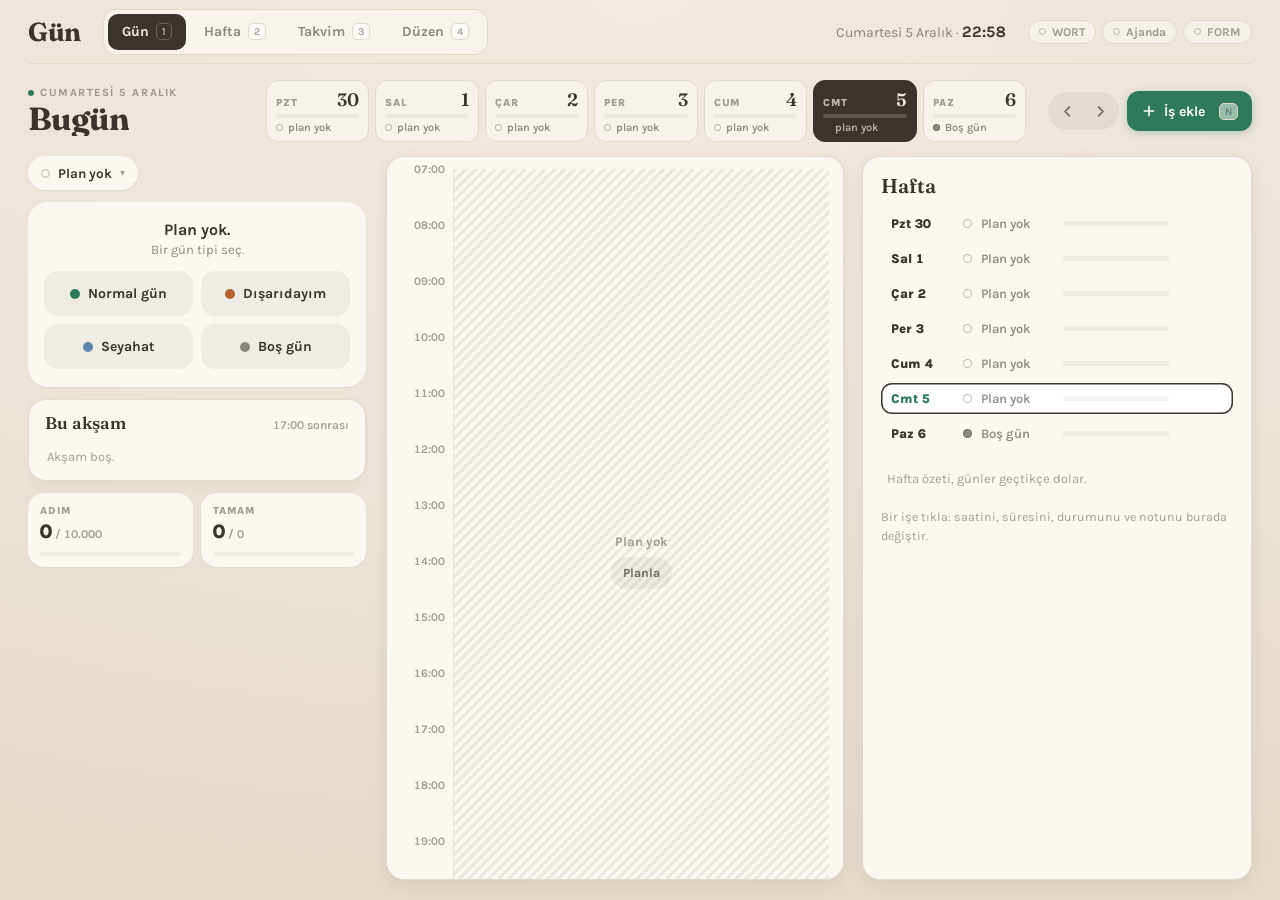
==== commit c773c6c9: "Gün: bilgisayar için ayrı, verim odaklı düzen - 1100 px ve üstünde telefon görünümü yerine ayrı ekra" ====
--- a/index.html
+++ b/index.html
@@ -7,7 +7,10 @@
 <meta name="theme-color" content="#f6f5f2">
 <meta name="apple-mobile-web-app-capable" content="yes">
 <meta name="apple-mobile-web-app-status-bar-style" content="default">
-<link rel="stylesheet" href="style.css?v=5">
+<link rel="preconnect" href="https://fonts.googleapis.com">
+<link rel="preconnect" href="https://fonts.gstatic.com" crossorigin>
+<link rel="stylesheet" href="https://fonts.googleapis.com/css2?family=Fraunces:opsz,wght@9..144,500;9..144,600;9..144,700&family=Karla:wght@400;500;600;700;800&display=swap">
+<link rel="stylesheet" href="style.css?v=6">
 </head>
 <body>
 <div id="app">
@@ -21,6 +24,6 @@
   <div id="sheetHost"></div>
   <div id="toast" class="toast" aria-live="polite"></div>
 </div>
-<script src="app.js?v=5"></script>
+<script src="app.js?v=6"></script>
 </body>
 </html>
--- a/style.css
+++ b/style.css
@@ -18,9 +18,6 @@
 :focus-visible{outline:2px solid var(--green);outline-offset:2px}
 
 #app{position:relative;width:100%;max-width:560px;height:100vh;height:100dvh;background:var(--paper);display:flex;flex-direction:column;overflow:hidden}
-@media (min-width:640px) and (min-height:760px){
-  #app{height:calc(100vh - 40px);margin-top:20px;border-radius:30px;box-shadow:0 20px 60px rgba(0,0,0,.16)}
-}
 .scr{flex:1;min-height:0;display:flex;flex-direction:column}
 .zin{animation:zin .3s cubic-bezier(.2,.8,.2,1)}
 @keyframes zin{from{transform:scale(.97);opacity:0}to{transform:none;opacity:1}}
@@ -352,3 +349,231 @@
 .toast.act{display:flex;align-items:center;gap:12px;pointer-events:auto}
 .toast button{background:rgba(246,245,242,.16);border-radius:8px;padding:4px 10px;font-size:12.5px;font-weight:800;color:#fff}
 .brushing .toast{bottom:calc(150px + var(--safeB))}
+
+/* ================= MASAÜSTÜ (≥1100 px): ayrı düzen — Ajanda'nın bilgisayar renkleri ================= */
+body.desk{
+  --ink:#3a342c; --paper:#f6f1e7; --card:#fbf8f2; --rust:#b5552e; --line:#e4dac8; --line2:#ece3d3;
+  --m1:rgba(58,52,44,.06); --m2:rgba(58,52,44,.09); --m3:rgba(58,52,44,.3); --m4:rgba(58,52,44,.46); --m5:rgba(58,52,44,.56); --m6:rgba(58,52,44,.7);
+  display:block;font-family:'Karla',system-ui,-apple-system,sans-serif;
+  background:radial-gradient(140% 100% at 50% 0%,#f1eadd 0%,#ece4d6 55%,#e4dac8 100%) fixed}
+body.desk #app{max-width:none;height:100vh;margin:0;border-radius:0;box-shadow:none;background:transparent}
+body.desk .tabs{display:none}
+body.desk .title,body.desk .sh-t,body.desk .h-t,body.desk .dk-brand,body.desk .ins-h,body.desk .dk-ct,body.desk .dt-h b,body.desk .dmo-h{font-family:'Fraunces',Georgia,serif}
+body.desk kbd{font:600 10.5px 'Karla',sans-serif;color:var(--m4);border:1px solid var(--line);border-radius:5px;padding:1px 5px;margin-left:7px;background:rgba(255,255,255,.5)}
+.desk-scr{display:block}
+.dk{height:100vh;display:flex;flex-direction:column;max-width:1680px;margin:0 auto;padding:0 28px}
+.dk-top{display:flex;align-items:center;gap:22px;height:64px;flex:none;border-bottom:1px solid var(--line)}
+.dk-brand{font-size:26px;font-weight:700;letter-spacing:-.4px}
+.dk-tabs{display:flex;gap:4px;background:rgba(251,248,242,.75);border:1px solid var(--line);border-radius:14px;padding:4px}
+.dk-tabs button{height:36px;padding:0 14px;border-radius:10px;font-weight:700;font-size:14px;color:var(--m5);display:flex;align-items:center}
+.dk-tabs button:hover{color:var(--ink);background:#fff}
+.dk-tabs button.on{background:var(--ink);color:#f3ecdf}
+.dk-tabs button.on kbd{color:#cfc4b1;border-color:rgba(243,236,223,.25);background:transparent}
+.dk-clock{margin-left:auto;font-size:14px;color:var(--m5);white-space:nowrap}
+.dk-clock b{color:var(--ink);font-size:16px}
+.dk-src{display:flex;gap:6px}
+.dk-src span{display:flex;align-items:center;gap:6px;font-size:12px;font-weight:700;color:var(--m4);border:1px solid var(--line);border-radius:20px;padding:4px 10px;background:rgba(255,255,255,.4)}
+.dk-src i{width:7px;height:7px;border-radius:999px;border:1.5px solid var(--m3)}
+.dk-src span.on{color:var(--ink)}
+.dk-src span.on i{background:var(--green);border-color:var(--green)}
+.dk-h{display:flex;align-items:center;gap:22px;padding:16px 0 14px;flex:none}
+.dk-ttl{min-width:200px}
+.dk-ttl .title{font-size:32px;font-weight:700;letter-spacing:-.6px}
+.dk-sp{flex:1}
+.dk-strip{flex:1;display:grid;grid-template-columns:repeat(7,minmax(0,1fr));gap:6px;max-width:760px;margin-left:auto}
+.dk-day{display:grid;grid-template-columns:auto 1fr;grid-template-rows:auto auto auto;column-gap:6px;row-gap:3px;align-items:baseline;text-align:left;background:rgba(251,248,242,.7);border:1px solid var(--line);border-radius:12px;padding:7px 9px}
+.dk-day:hover{background:#fff}
+.dk-day .w{font-size:10.5px;font-weight:800;letter-spacing:.08em;text-transform:uppercase;color:var(--m4)}
+.dk-day .n{font-family:'Fraunces',serif;font-size:18px;font-weight:600;justify-self:end}
+.dk-day .b{grid-column:1/-1;height:4px;border-radius:999px;background:var(--m1);overflow:hidden}
+.dk-day .b i{display:block;height:100%;background:var(--green)}
+.dk-day .x{grid-column:1/-1;font-size:11px;font-weight:600;color:var(--m5);display:flex;align-items:center;gap:5px;white-space:nowrap;overflow:hidden}
+.dk-day .x i{width:7px;height:7px;border-radius:999px;flex:none;box-shadow:inset 0 0 0 1px var(--m3)}
+.dk-day.td{border-color:var(--green)}
+.dk-day.td .w{color:var(--green)}
+.dk-day.sel{background:var(--ink);border-color:var(--ink);color:#f3ecdf}
+.dk-day.sel .w,.dk-day.sel .x{color:rgba(243,236,223,.7)}
+.dk-day.sel .b{background:rgba(243,236,223,.18)}
+.dk-add{display:flex;align-items:center;gap:7px;height:40px;padding:0 14px;border-radius:12px;background:var(--green);color:#fff;font-weight:700;font-size:14px;box-shadow:0 2px 8px rgba(47,122,91,.28)}
+.dk-add svg{width:16px;height:16px}
+.dk-add kbd{color:rgba(255,255,255,.75);border-color:rgba(255,255,255,.3);background:transparent}
+.dk-body{flex:1;min-height:0;display:grid;gap:18px;padding-bottom:20px}
+.dk-body.b-bugun{grid-template-columns:340px minmax(0,1fr) 390px}
+.dk-body:not(.b-bugun){grid-template-columns:minmax(0,1fr) 390px}
+.dk-l,.dk-c,.dk-r{min-height:0;overflow-y:auto;scrollbar-width:thin}
+.dk-l{display:flex;flex-direction:column;gap:12px;padding-right:2px}
+.dk-l .typerow{margin:0}
+.dk-l .tnote{margin:0 2px}
+.dk-l .oneri{margin:0}
+.dk-l .stats{margin-top:0}
+.dk-c{background:var(--card);border:1px solid var(--line);border-radius:18px;box-shadow:0 4px 16px rgba(60,52,44,.08);padding:12px 14px 10px}
+.dk-r{background:var(--card);border:1px solid var(--line);border-radius:18px;box-shadow:0 4px 16px rgba(60,52,44,.08)}
+.ins{padding:16px 18px 22px}
+.ins .grab{display:none}
+.ins .sh-t{font-size:22px}
+.ins-h{font-size:20px;font-weight:600;margin-bottom:10px}
+.ins-h.sm{font-size:16px;margin-top:18px}
+.ins-p{font-size:13.5px;color:var(--m5);line-height:1.5;margin-bottom:12px}
+.ins-tip{margin-top:14px;font-size:12.5px;color:var(--m4);line-height:1.5}
+.ins-wk{display:flex;flex-direction:column;gap:4px;margin-bottom:14px}
+.iw{display:grid;grid-template-columns:64px 10px 74px 1fr 46px;align-items:center;gap:8px;padding:8px 10px;border-radius:11px;text-align:left;font-size:13px}
+.iw:hover{background:#fff}
+.iw.sel{background:#fff;box-shadow:inset 0 0 0 1.5px var(--ink)}
+.iw.td .w{color:var(--green)}
+.iw .w{font-weight:800}
+.iw>i{width:9px;height:9px;border-radius:999px;box-shadow:inset 0 0 0 1px var(--m3)}
+.iw .t{color:var(--m5);font-weight:600}
+.iw .b{height:5px;border-radius:999px;background:var(--m1);overflow:hidden}
+.iw .b b{display:block;height:100%;background:var(--green)}
+.iw .c{text-align:right;font-weight:800;color:var(--m6)}
+.ins .rev{box-shadow:none;border:1px solid var(--line)}
+.ins-cnt{display:grid;grid-template-columns:1fr 1fr;gap:6px;font-size:13px;color:var(--m5)}
+.ins-cnt b{font-size:18px;color:var(--ink);margin-right:3px}
+.dk-card{background:var(--card);border:1px solid var(--line);border-radius:18px;padding:12px 12px 8px;box-shadow:0 4px 16px rgba(60,52,44,.06)}
+.dk-ct{font-size:17px;font-weight:600;display:flex;align-items:baseline;justify-content:space-between;margin:0 4px 8px}
+.dk-ct span{font-family:'Karla',sans-serif;font-size:12px;font-weight:600;color:var(--m4)}
+.evr{display:grid;grid-template-columns:44px 8px minmax(0,1fr);column-gap:9px;align-items:center;width:100%;text-align:left;padding:7px 6px;border-radius:10px}
+.evr:hover{background:#fff}
+.evr b{font-size:13px;color:var(--m6)}
+.evr i{width:8px;height:8px;border-radius:999px}
+.evr .nm{font-size:14px;font-weight:700;white-space:nowrap;overflow:hidden;text-overflow:ellipsis}
+.evr .dt{grid-column:3;font-size:12px;color:var(--m5);white-space:nowrap;overflow:hidden;text-overflow:ellipsis}
+.evr.is-done .nm{text-decoration:line-through;color:var(--m4)}
+.evr.is-no .nm{color:var(--rust)}
+.dk-empty{font-size:13px;color:var(--m4);padding:8px 6px}
+.dk-hint{font-size:12px;color:var(--m4);text-align:center;padding:10px 0 2px}
+.desk .hero{border-radius:20px}
+.desk .h-t{font-size:30px;font-weight:600}
+.desk .nextln{background:rgba(251,248,242,.7);border:1px solid var(--line)}
+
+/* saat çizelgesi */
+.tg-head,.tg-all,.tg-body{display:grid;grid-template-columns:52px repeat(var(--n),minmax(0,1fr))}
+.tg-head{position:sticky;top:-12px;z-index:8;background:var(--card);padding:4px 0 8px;margin-top:-4px}
+.tg-hd{display:flex;flex-direction:column;align-items:flex-start;gap:2px;padding:6px 8px;border-radius:10px;text-align:left;min-width:0}
+.tg-hd:hover{background:#fff}
+.tg-hd b{font-size:13px;font-weight:800;letter-spacing:.04em;text-transform:uppercase}
+.tg-hd span{font-size:11.5px;color:var(--m5);font-weight:600;display:flex;align-items:center;gap:5px;white-space:nowrap}
+.tg-hd span i{width:7px;height:7px;border-radius:999px;box-shadow:inset 0 0 0 1px var(--m3)}
+.tg-hd .fo{color:#3f7a52}
+.tg-hd.td{background:var(--ink);color:#f3ecdf}
+.tg-hd.td span{color:rgba(243,236,223,.7)}
+.tg-hd.td .fo{color:#9fd3b0}
+.tg-all{margin-bottom:6px}
+.tg-al{font-size:10.5px;color:var(--m4);font-weight:700;padding-top:4px}
+.tg-all>div{display:flex;flex-direction:column;gap:3px;padding:0 4px}
+.tg-aj0{font-size:12px;font-weight:700;background:#fff;border:1px solid var(--line);border-left:3px solid var(--c);border-radius:7px;padding:3px 7px;white-space:nowrap;overflow:hidden;text-overflow:ellipsis}
+.tg-body{position:relative}
+.tg-rul{position:relative}
+.tg-rul span{position:absolute;right:8px;transform:translateY(-50%);font-size:11.5px;font-weight:700;color:var(--m4)}
+.tg-col{position:relative;border-left:1px solid var(--line2);background-image:repeating-linear-gradient(to bottom,var(--line2) 0 1px,transparent 1px 56px)}
+.tg-col.td{background-color:rgba(47,122,91,.035)}
+.tg-col.none{background:var(--hatch)}
+.tg-col.trav{background-color:rgba(94,134,176,.08)}
+.tg-mid{position:absolute;inset:0;display:flex;flex-direction:column;align-items:center;justify-content:center;gap:8px;font-size:13px;font-weight:700;color:var(--m4);pointer-events:none}
+.tg-mid *{pointer-events:auto}
+.tblk{position:absolute;left:4px;right:4px;border-radius:10px;padding:5px 30px 5px 10px;background:#fff;border:1px solid #e9e0cf;border-left:4px solid var(--c);
+  font-size:12.5px;line-height:1.3;overflow:hidden;cursor:grab;user-select:none;box-shadow:0 1px 3px rgba(58,52,44,.08);transition:box-shadow .15s}
+.tblk:hover{box-shadow:0 6px 16px -6px rgba(58,52,44,.35);z-index:3}
+.tblk .bt{font-weight:800;white-space:nowrap;overflow:hidden;text-overflow:ellipsis}
+.tblk .bm{font-size:11.5px;color:var(--m5);font-weight:600;white-space:nowrap}
+.tblk .bd{font-size:11.5px;color:var(--m6);margin-top:2px;overflow:hidden;display:-webkit-box;-webkit-line-clamp:2;-webkit-box-orient:vertical}
+.tblk.sm{padding-top:3px;padding-bottom:3px}
+.tblk.sm .bchk{top:2px;width:18px;height:18px}
+.tblk.done{background:#f4efe5;opacity:.7}
+.tblk.done .bt{text-decoration:line-through}
+.tblk.no{background:#fbf1ec;border-color:#e8c6b5;border-left-color:var(--rust)}
+.tblk.no .bt{color:var(--rust)}
+.tblk.nn{opacity:.45}
+.tblk.miss .bchk{box-shadow:inset 0 0 0 1.5px rgba(180,98,47,.7)}
+.tblk.now{background:var(--ink);color:#f3ecdf;border-color:var(--ink);border-left-color:var(--c)}
+.tblk.now .bm,.tblk.now .bd{color:rgba(243,236,223,.75)}
+.tblk.sel{box-shadow:0 0 0 2.5px var(--green),0 6px 16px -6px rgba(58,52,44,.35);z-index:4}
+.tblk.drag{cursor:grabbing;z-index:6;opacity:.92;transition:none;box-shadow:0 12px 26px -8px rgba(58,52,44,.45)}
+.bchk{position:absolute;top:5px;right:5px;width:22px;height:22px;border-radius:999px;background:#fff;box-shadow:inset 0 0 0 1.5px rgba(58,52,44,.28);display:grid;place-items:center;color:#fff;z-index:2}
+.bchk svg{width:12px;height:12px;opacity:0}
+.bchk:hover{box-shadow:inset 0 0 0 2px var(--green)}
+.tblk.done .bchk{background:var(--green);box-shadow:none}
+.tblk.done .bchk svg,.tblk.no .bchk svg,.tblk.nn .bchk svg{opacity:1}
+.tblk.no .bchk{background:rgba(180,98,47,.15);box-shadow:none;color:var(--rust)}
+.tblk.nn .bchk{background:var(--m1);box-shadow:none;color:var(--m4)}
+.tblk.now .bchk{background:transparent;box-shadow:inset 0 0 0 1.5px rgba(243,236,223,.5)}
+.tblk .rs,.tblk .rtop{position:absolute;left:0;right:0;height:8px;cursor:ns-resize}
+.tblk .rs{bottom:0}
+.tblk .rtop{top:0}
+.tblk:hover .rs::after,.tblk:hover .rtop::after{content:'';position:absolute;left:50%;width:26px;height:3px;margin-left:-13px;border-radius:2px;background:currentColor;opacity:.3}
+.tblk .rs::after{bottom:2px}
+.tblk .rtop::after{top:2px}
+.tg-ghost{position:absolute;left:4px;right:4px;height:56px;border-radius:10px;background:rgba(47,122,91,.18);border:1.5px dashed var(--green);transform-origin:top center;pointer-events:none;z-index:5}
+.dtip{position:fixed;left:0;top:0;z-index:90;pointer-events:none;background:var(--ink);color:#f3ecdf;border-radius:8px;padding:4px 9px;font-size:12.5px;font-weight:700}
+.tg-aj{position:absolute;right:5px;max-width:70%;height:22px;margin-top:-1px;z-index:3;border-radius:7px;padding:3px 8px;background:#fff;border:1px solid var(--line);border-left:3px solid var(--c);
+  font-size:11.5px;font-weight:600;white-space:nowrap;overflow:hidden;text-overflow:ellipsis;box-shadow:0 2px 6px -2px rgba(58,52,44,.25)}
+.tg-aj b{color:var(--m5)}
+.tg-aj.done{opacity:.5;text-decoration:line-through}
+.tg-now{position:absolute;left:-1px;right:0;height:2px;background:var(--rust);z-index:7;pointer-events:none}
+.tg-now::before{content:'';position:absolute;left:-5px;top:-4px;width:10px;height:10px;border-radius:999px;background:var(--rust)}
+.tg-now span{position:absolute;left:6px;top:-18px;font-size:11px;font-weight:800;color:var(--rust);background:var(--card);padding:0 4px;border-radius:4px}
+
+/* takvim */
+.seg2{display:flex;background:var(--m1);border-radius:12px;padding:3px}
+.seg2 button{height:34px;padding:0 16px;border-radius:9px;font-weight:700;font-size:13.5px;color:var(--m5)}
+.seg2 button.on{background:#fff;color:var(--ink);box-shadow:0 1px 3px rgba(0,0,0,.08)}
+.dyear{display:grid;grid-template-columns:repeat(4,minmax(0,1fr));gap:22px 20px;padding:6px}
+@media (max-width:1400px){.dyear{grid-template-columns:repeat(3,minmax(0,1fr))}}
+.dmo{border-radius:14px;padding:8px}
+.dmo.cur{background:rgba(47,122,91,.06)}
+.dmo-h{font-size:18px;font-weight:600;margin-bottom:8px;text-align:left}
+.dmo-h span{font-family:'Karla',sans-serif;font-size:12px;color:var(--m4)}
+.dmo-g{display:grid;grid-template-columns:repeat(7,minmax(0,1fr));gap:3px}
+.dmo-g .w{font-size:10.5px;font-weight:800;color:var(--m4);text-align:center}
+.dd{aspect-ratio:1;border-radius:999px;font-size:12.5px;font-weight:600;color:var(--ink);display:grid;place-items:center}
+.dd:hover{box-shadow:0 0 0 1.5px var(--ink)}
+.dmon-w{display:grid;grid-template-columns:repeat(7,minmax(0,1fr));gap:6px;margin-bottom:6px}
+.dmon-w div{font-size:11.5px;font-weight:800;letter-spacing:.06em;text-transform:uppercase;color:var(--m4);padding:0 6px}
+.dmon-g{display:grid;grid-template-columns:repeat(7,minmax(0,1fr));gap:6px}
+.dmc{min-height:116px;border-radius:14px;background:#fff;border:1px solid var(--line2);padding:8px 9px;display:flex;flex-direction:column;align-items:flex-start;gap:3px;text-align:left;min-width:0}
+.dmc:hover{border-color:var(--m3)}
+.dmc .mn{font-family:'Fraunces',serif;font-size:18px;font-weight:600}
+.dmc .mt{font-size:11.5px;font-weight:700;color:var(--m5);display:flex;align-items:center;gap:5px}
+.dmc .mt i{width:7px;height:7px;border-radius:999px}
+.dmc .mp{width:100%;height:4px;border-radius:999px;background:var(--m1);overflow:hidden;margin-top:2px}
+.dmc .mp b{display:block;height:100%;background:var(--green)}
+.dmc .ms{font-size:11.5px;font-weight:700;color:var(--m4)}
+.dmc .mf{font-size:11px;font-weight:700;color:#3f7a52}
+.dmc .ma{font-size:11px;font-weight:600;color:var(--ink);border-left:2.5px solid var(--c);padding-left:5px;width:100%;white-space:nowrap;overflow:hidden;text-overflow:ellipsis}
+.dmc.t-none{background:var(--hatch),#fff}
+.dmc.t-seyahat{background:rgba(94,134,176,.08)}
+.dmc.t-disarida{background:rgba(180,98,47,.06)}
+.dmc.t-bos{background:transparent}
+.dmc.td{box-shadow:inset 0 0 0 2px var(--ink)}
+.dmc.ex{box-shadow:inset 0 0 0 2px var(--rec)}
+.dmc.r-miss .mn{color:var(--rust)}
+
+/* düzen */
+.dtypes{display:grid;grid-template-columns:repeat(4,minmax(0,1fr));gap:14px;align-items:start}
+.dtype{background:#fff;border:1px solid var(--line2);border-top:4px solid var(--tc);border-radius:16px;padding:12px}
+.dt-h{display:flex;align-items:baseline;justify-content:space-between;gap:8px;margin-bottom:8px}
+.dt-h b{font-size:19px;font-weight:600}
+.dt-h span{font-size:12px;font-weight:700;color:var(--m4)}
+.dt-not{width:100%;border:1px solid var(--line);border-radius:10px;background:var(--card);padding:8px 10px;font:500 13px 'Karla',sans-serif;resize:vertical;min-height:52px;outline:none;color:var(--ink)}
+.dt-not:focus{border-color:var(--green)}
+.dt-l{display:flex;flex-direction:column;gap:2px;margin-top:10px}
+.dt-r{display:grid;grid-template-columns:42px 4px minmax(0,1fr) auto;column-gap:8px;align-items:center;padding:7px 6px;border-radius:9px;text-align:left}
+.dt-r:hover{background:var(--card)}
+.dt-r.sel{background:var(--card);box-shadow:inset 0 0 0 1.5px var(--green)}
+.dt-r b{font-size:12.5px;color:var(--m6)}
+.dt-r i{width:4px;height:22px;border-radius:2px;background:var(--c)}
+.dt-r .nm{font-size:13.5px;font-weight:700;white-space:nowrap;overflow:hidden;text-overflow:ellipsis}
+.dt-r .du{font-size:12px;color:var(--m4);font-weight:600}
+.dt-r .tg{grid-column:3/-1;font-size:11px;font-weight:800;margin-top:1px}
+.dt-r .tg.r{color:var(--rust)}
+.dt-r .tg.b{color:var(--blue)}
+.dt-add{display:flex;align-items:center;gap:6px;padding:8px 6px;font-size:13px;font-weight:700;color:var(--green)}
+.dt-add svg{width:14px;height:14px}
+.dt-m{margin-top:8px;padding-top:8px;border-top:1px dashed var(--line);display:flex;flex-wrap:wrap;gap:5px;align-items:center}
+.dt-m span{width:100%;font-size:11px;font-weight:800;letter-spacing:.08em;text-transform:uppercase;color:var(--m4)}
+.dt-m button{font-size:12px;font-weight:600;color:var(--m5);border:1px dashed var(--m3);border-radius:20px;padding:3px 9px}
+.dt-m button b{color:var(--green)}
+.dt-m button:hover{border-color:var(--green);color:var(--ink)}
+@media (max-width:1400px){.dtypes{grid-template-columns:repeat(2,minmax(0,1fr))}}
+body.desk .toast{position:fixed;bottom:26px;border-radius:12px}
+.dk-l>*{flex:none}
